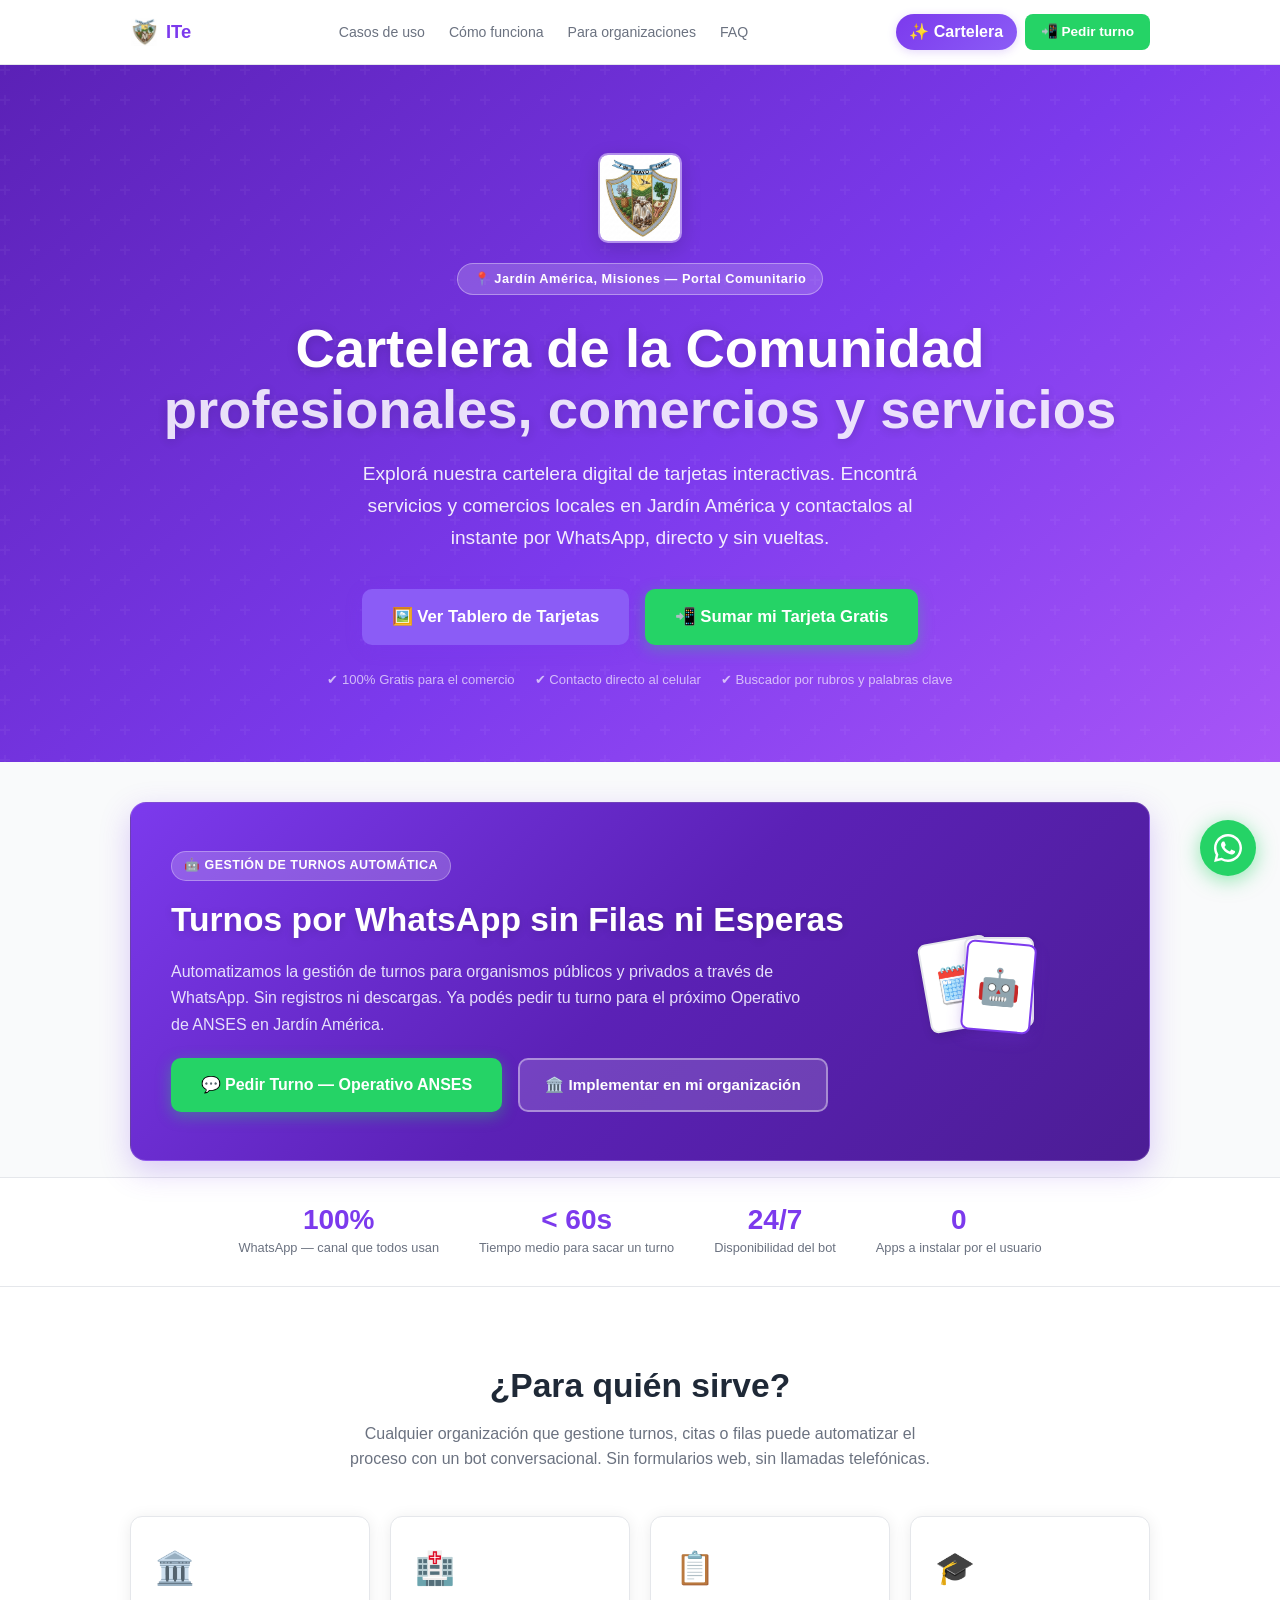
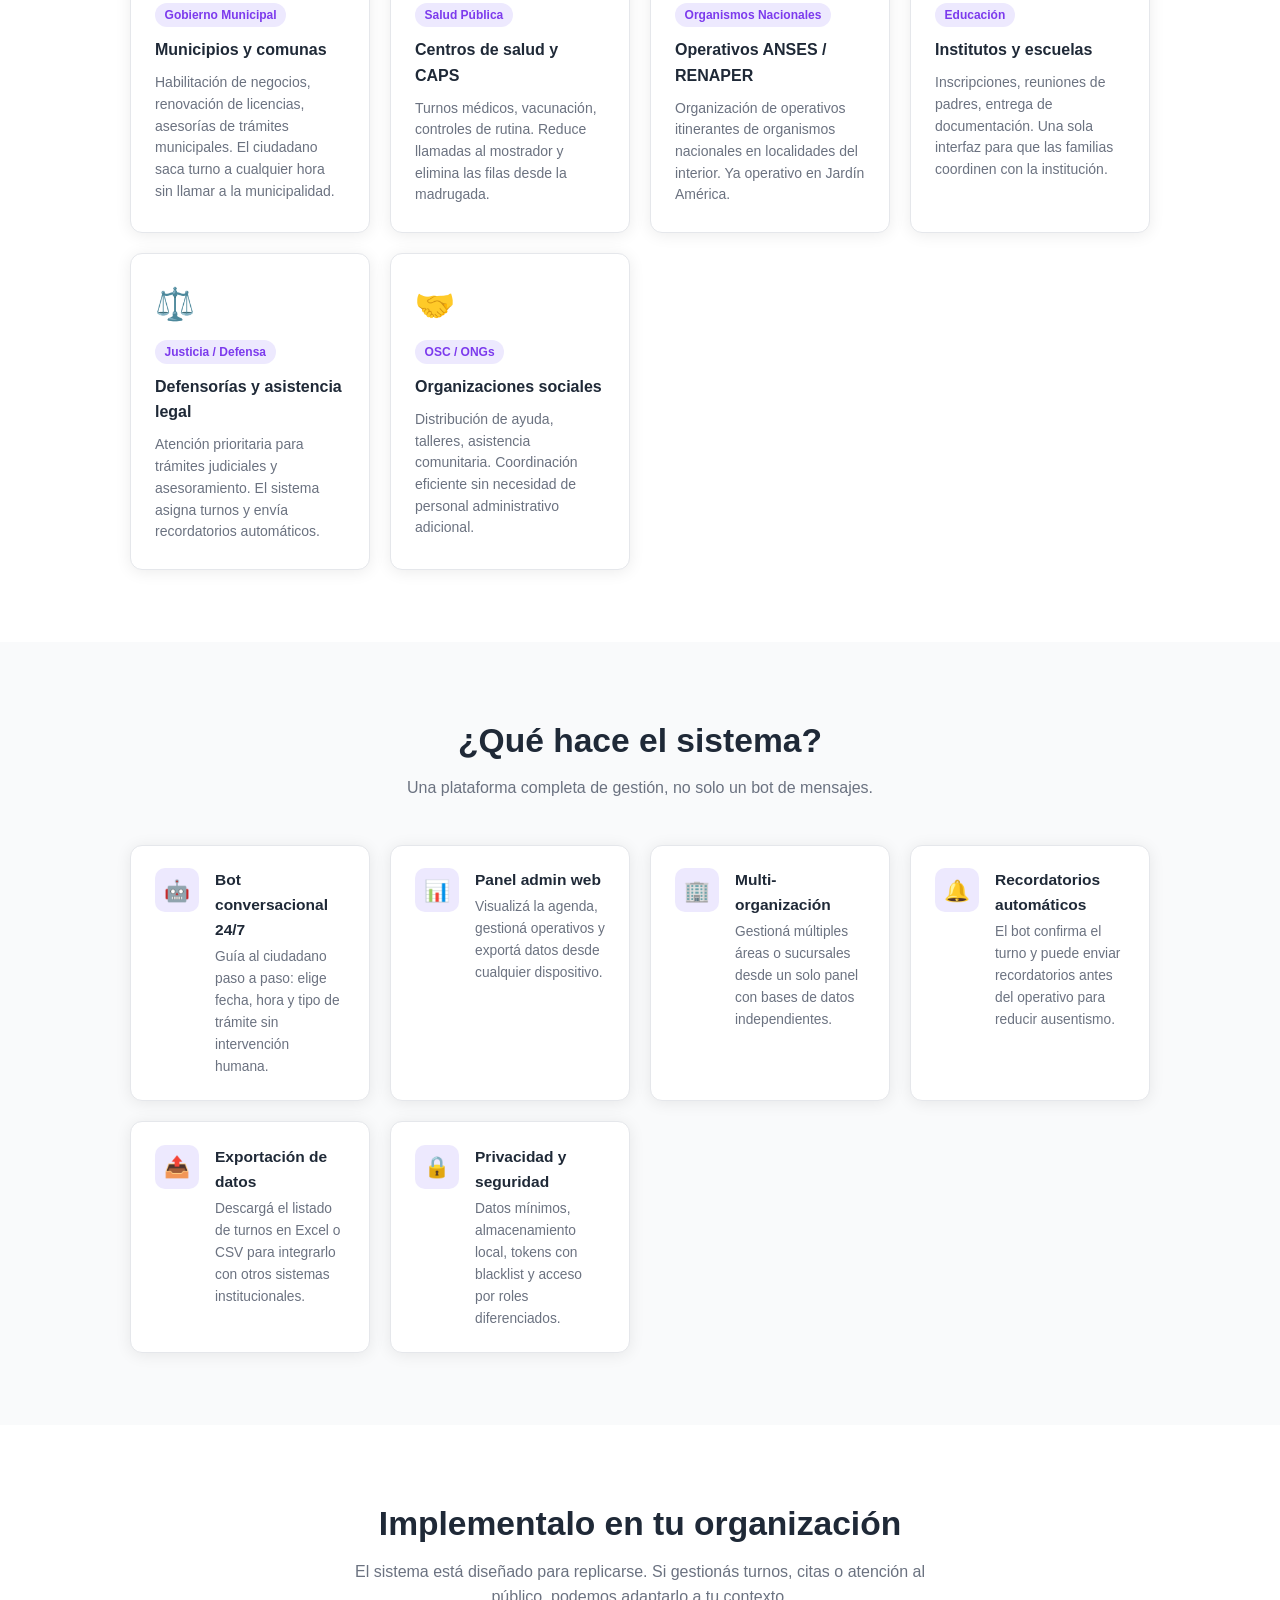
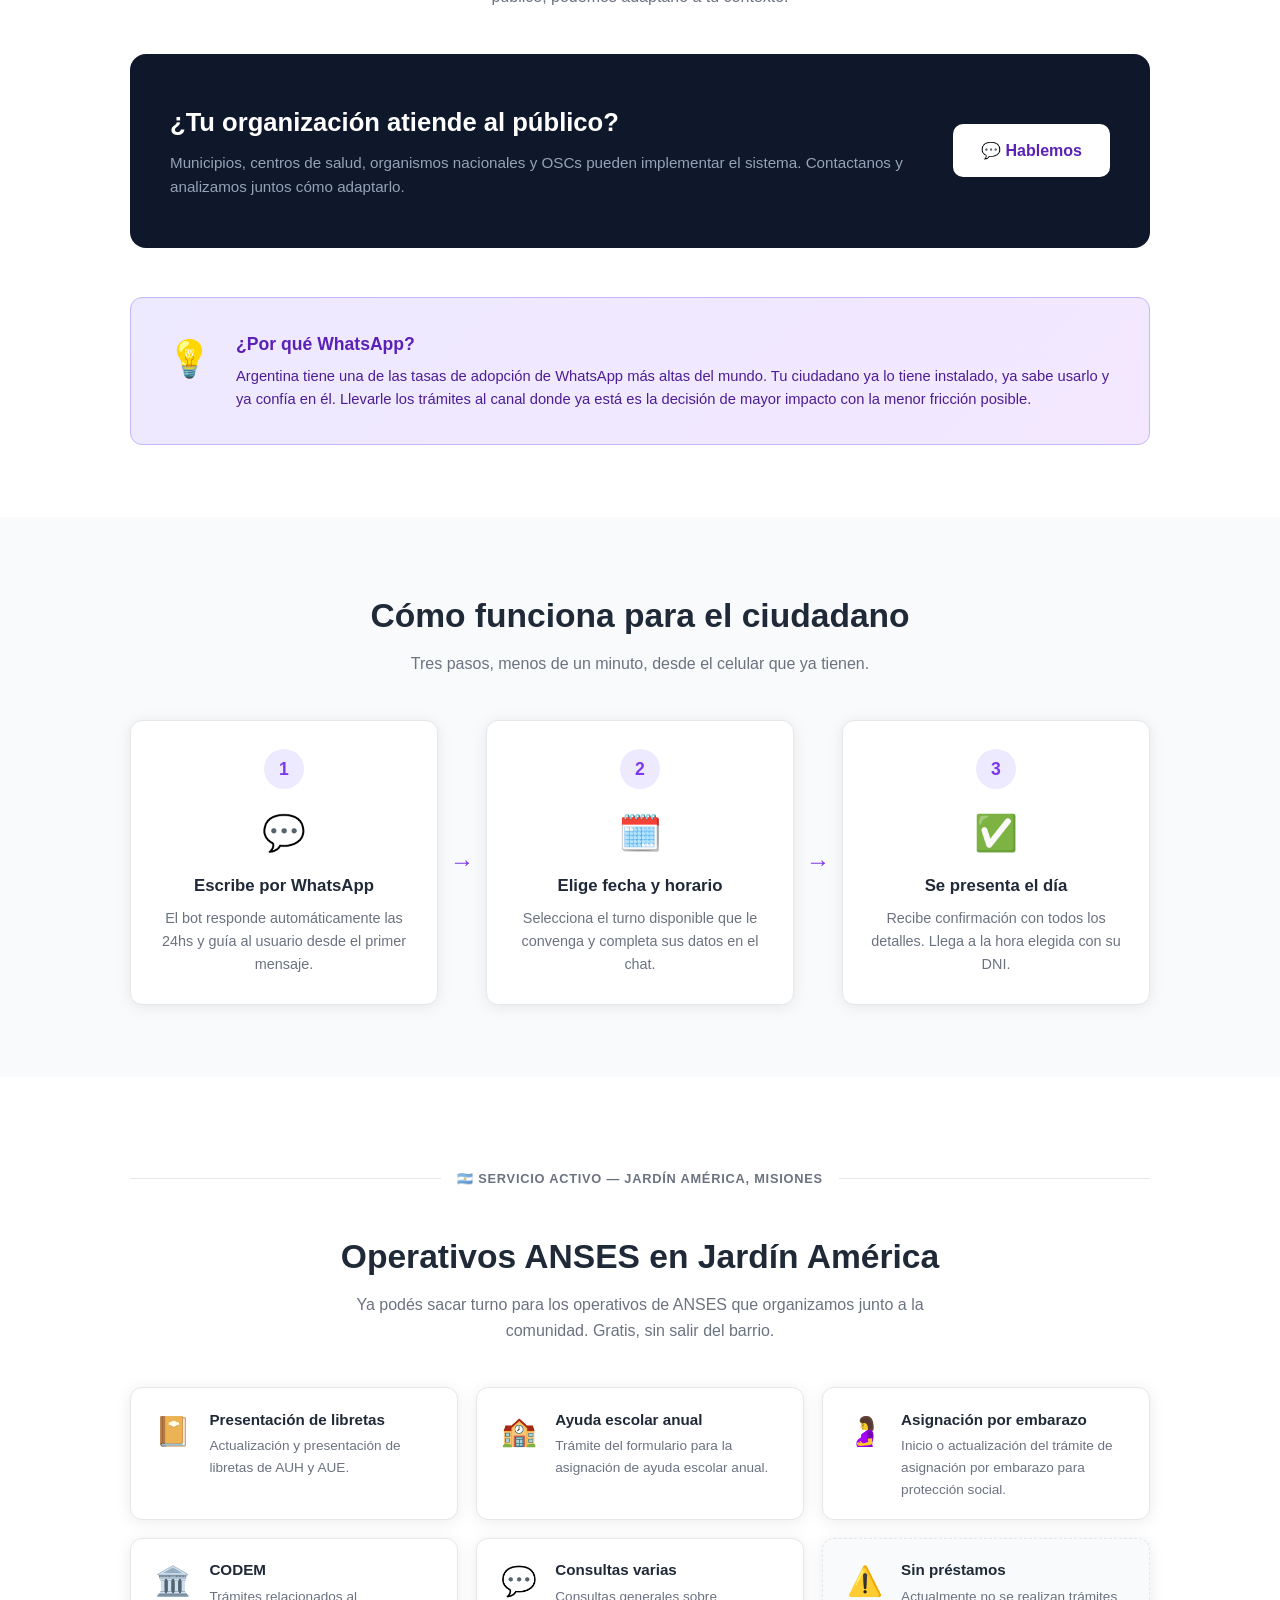
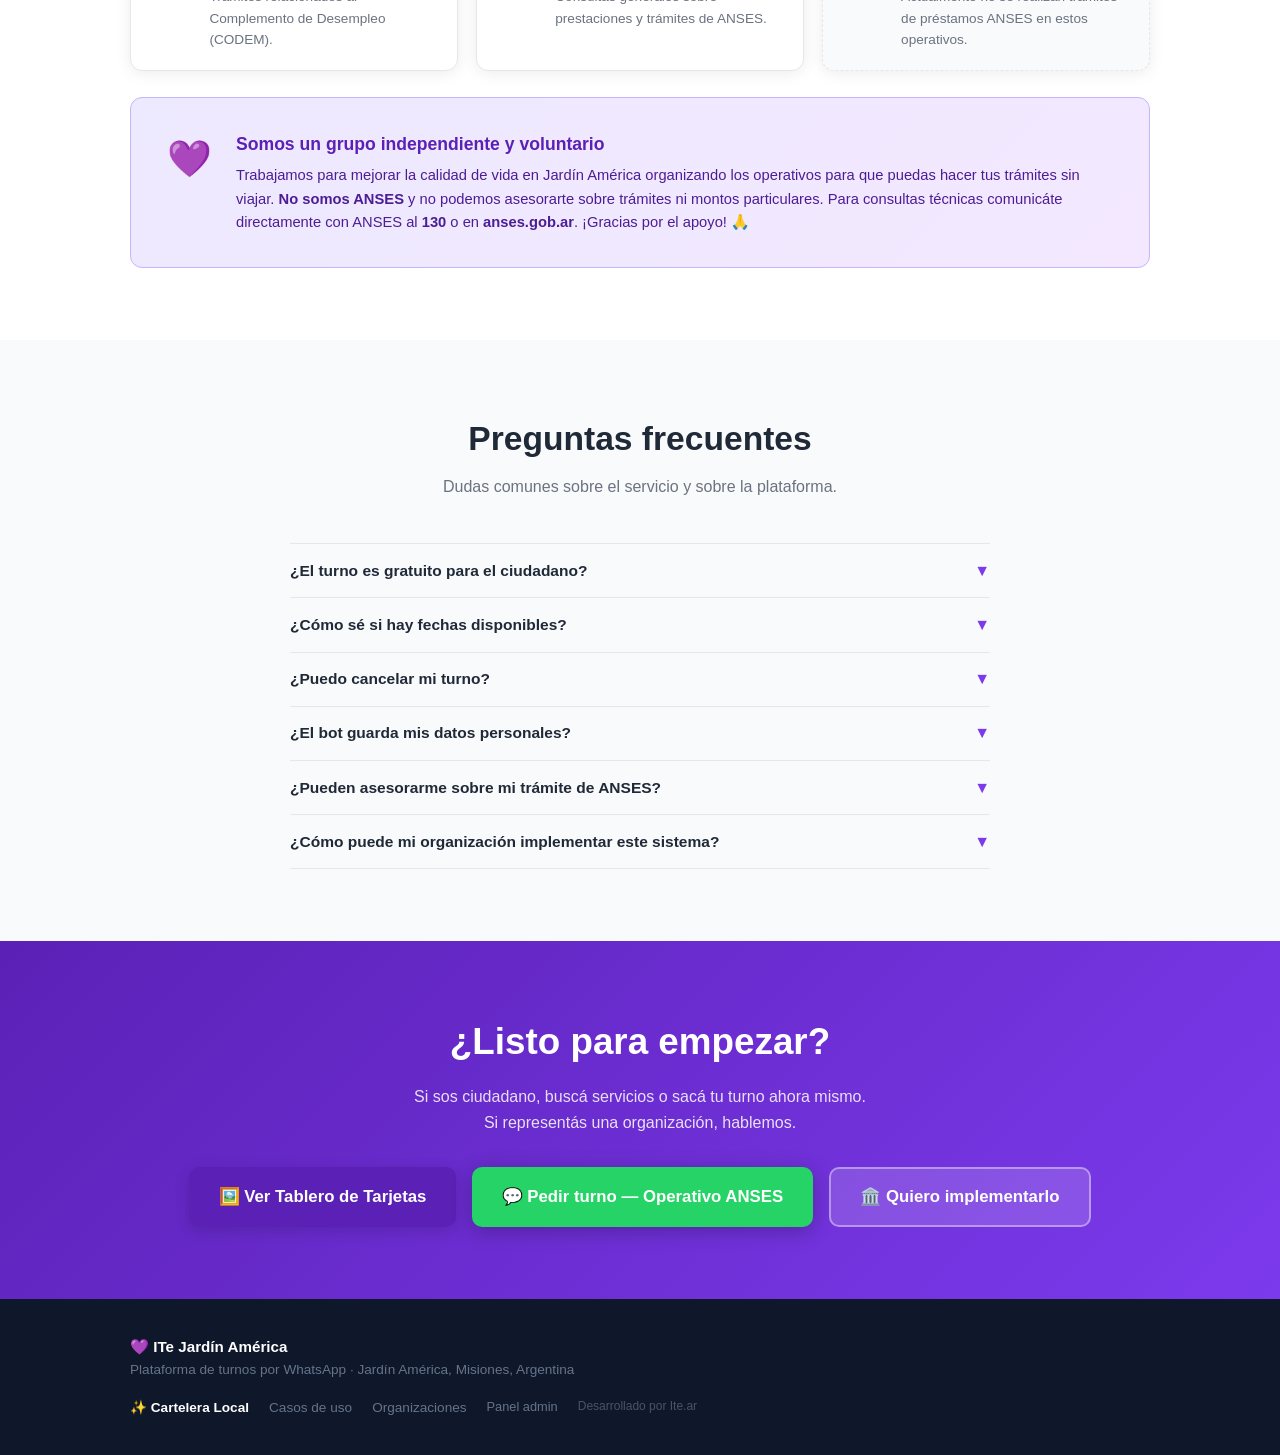
==== index.html @ 01b2813b "refactor: unify terminology to cards, add automated update prompt, and update index UI with local br" ====
<!DOCTYPE html>
<html lang="es">
<head>
  <meta charset="UTF-8">
  <meta name="viewport" content="width=device-width, initial-scale=1.0">
  <title>ITe — Gestión de turnos por WhatsApp</title>
  <meta name="description" content="Automatizá la gestión de turnos para tu organización con WhatsApp. Sin apps, sin esperas, sin complicaciones. Municipios, centros de salud, organismos públicos y más.">
  <meta property="og:title" content="ITe — Gestión de turnos por WhatsApp">
  <meta property="og:description" content="Plataforma de turnos conversacional para organizaciones públicas y privadas. Operativos ANSES en Jardín América y más.">
  <meta property="og:type" content="website">
  <meta property="og:url" content="https://jardinamerica.ar">
  <link rel="icon" href="data:image/svg+xml,<svg xmlns='http://www.w3.org/2000/svg' viewBox='0 0 100 100'><text y='.9em' font-size='90'>💜</text></svg>">
  <style>
    /* ── Variables ─────────────────────────────────────────── */
    :root {
      --purple:       #7c3aed;
      --purple-dark:  #5b21b6;
      --purple-light: #ede9fe;
      --purple-mid:   #8b5cf6;
      --blue-ar:      #0055A4;
      --green-wa:     #25d366;
      --green-wa-dk:  #128c4a;
      --teal:         #0d9488;
      --amber:        #d97706;
      --text:         #1f2937;
      --muted:        #6b7280;
      --border:       #e5e7eb;
      --bg-alt:       #f9fafb;
      --radius:       12px;
      --shadow:       0 2px 16px rgba(0,0,0,.08);
      --shadow-md:    0 4px 24px rgba(0,0,0,.12);
    }

    /* ── Reset ─────────────────────────────────────────────── */
    *, *::before, *::after { box-sizing: border-box; margin: 0; padding: 0; }
    html { scroll-behavior: smooth; }
    body {
      font-family: -apple-system, BlinkMacSystemFont, "Segoe UI", Roboto, sans-serif;
      color: var(--text);
      line-height: 1.6;
      background: #fff;
    }
    img { max-width: 100%; }
    a { color: inherit; text-decoration: none; }

    /* ── Layout helpers ────────────────────────────────────── */
    .container   { max-width: 1060px; margin: 0 auto; padding: 0 1.25rem; }
    .section     { padding: 4.5rem 0; }
    .section-alt { background: var(--bg-alt); }
    .section-title {
      font-size: clamp(1.5rem, 4vw, 2.1rem);
      font-weight: 800;
      text-align: center;
      margin-bottom: .5rem;
    }
    .section-sub {
      text-align: center;
      color: var(--muted);
      margin-bottom: 2.75rem;
      font-size: 1rem;
      max-width: 580px;
      margin-left: auto;
      margin-right: auto;
    }
    .grid-3 { display: grid; grid-template-columns: repeat(auto-fit, minmax(240px, 1fr)); gap: 1.25rem; }
    .grid-2 { display: grid; grid-template-columns: repeat(auto-fit, minmax(280px, 1fr)); gap: 1.1rem; }
    .grid-4 { display: grid; grid-template-columns: repeat(auto-fit, minmax(200px, 1fr)); gap: 1rem; }

    /* ── Badges ────────────────────────────────────────────── */
    .badge {
      display: inline-block;
      padding: .25rem .75rem;
      border-radius: 99px;
      font-size: .78rem;
      font-weight: 700;
      letter-spacing: .04em;
    }
    .badge-purple { background: var(--purple-light); color: var(--purple-dark); }
    .badge-green  { background: #d1fae5; color: #065f46; }
    .badge-amber  { background: #fef3c7; color: #92400e; }

    /* ── Navbar ────────────────────────────────────────────── */
    .navbar {
      position: sticky;
      top: 0;
      z-index: 100;
      background: rgba(255,255,255,.93);
      backdrop-filter: blur(10px);
      border-bottom: 1px solid var(--border);
      padding: .85rem 0;
    }
    .navbar .container {
      display: flex;
      align-items: center;
      justify-content: space-between;
      gap: 1rem;
    }
    .navbar-brand {
      font-weight: 800;
      font-size: 1.15rem;
      color: var(--purple);
      display: flex;
      align-items: center;
      gap: .4rem;
    }
    .navbar-links { display: flex; gap: 1.5rem; font-size: .88rem; align-items: center; }
    .navbar-links a { color: var(--muted); transition: color .2s; }
    .navbar-links a:hover { color: var(--purple); }
    .nav-cartelera-badge {
      font-weight: 700;
      color: #fff !important;
      background: linear-gradient(135deg, var(--purple) 0%, var(--purple-mid) 100%);
      padding: .35rem .85rem;
      border-radius: 99px;
      box-shadow: 0 2px 10px rgba(124, 58, 237, 0.2);
      transition: transform 0.2s, box-shadow 0.2s !important;
      display: inline-flex;
      align-items: center;
    }
    .nav-cartelera-badge:hover {
      transform: scale(1.05);
      box-shadow: 0 4px 15px rgba(124, 58, 237, 0.35);
      color: #fff !important;
    }
    .btn-wa-nav {
      background: var(--green-wa);
      color: #fff;
      padding: .45rem 1rem;
      border-radius: 8px;
      font-size: .85rem;
      font-weight: 600;
      white-space: nowrap;
      transition: background .2s;
    }
    .btn-wa-nav:hover { background: var(--green-wa-dk); }

    /* ── Hero ──────────────────────────────────────────────── */
    .hero {
      background: linear-gradient(140deg, var(--purple-dark) 0%, var(--purple) 55%, #a855f7 100%);
      color: #fff;
      padding: 5.5rem 0 4.5rem;
      text-align: center;
      position: relative;
      overflow: hidden;
    }
    .hero::before {
      content: '';
      position: absolute;
      inset: 0;
      background: url("data:image/svg+xml,%3Csvg width='60' height='60' viewBox='0 0 60 60' xmlns='http://www.w3.org/2000/svg'%3E%3Cg fill='none' fill-rule='evenodd'%3E%3Cg fill='%23ffffff' fill-opacity='0.04'%3E%3Cpath d='M36 34v-4h-2v4h-4v2h4v4h2v-4h4v-2h-4zm0-30V0h-2v4h-4v2h4v4h2V6h4V4h-4zM6 34v-4H4v4H0v2h4v4h2v-4h4v-2H6zM6 4V0H4v4H0v2h4v4h2V6h4V4H6z'/%3E%3C/g%3E%3C/g%3E%3C/svg%3E");
    }
    .hero-badge {
      display: inline-block;
      background: rgba(255,255,255,.18);
      border: 1px solid rgba(255,255,255,.35);
      padding: .3rem 1rem;
      border-radius: 99px;
      font-size: .8rem;
      font-weight: 600;
      letter-spacing: .04em;
      margin-bottom: 1.5rem;
    }
    .hero h1 {
      font-size: clamp(2.1rem, 6vw, 3.4rem);
      font-weight: 800;
      line-height: 1.12;
      margin-bottom: 1.1rem;
      text-shadow: 0 2px 12px rgba(0,0,0,.18);
    }
    .hero h1 span { opacity: .85; }
    .hero-desc {
      font-size: clamp(1rem, 2.5vw, 1.2rem);
      opacity: .9;
      max-width: 580px;
      margin: 0 auto 2.25rem;
      line-height: 1.65;
    }
    .hero-cta { display: flex; gap: 1rem; justify-content: center; flex-wrap: wrap; position: relative; z-index: 2; }
    .hero-overlay-link {
      position: absolute;
      inset: 0;
      z-index: 1;
      cursor: pointer;
    }
    .btn-primary {
      display: inline-flex;
      align-items: center;
      gap: .5rem;
      background: var(--green-wa);
      color: #fff;
      padding: .9rem 1.85rem;
      border-radius: 10px;
      font-weight: 700;
      font-size: 1.05rem;
      box-shadow: 0 4px 20px rgba(0,0,0,.25);
      transition: transform .15s, background .2s;
    }
    .btn-primary:hover { background: var(--green-wa-dk); transform: translateY(-2px); }
    .btn-secondary {
      display: inline-flex;
      align-items: center;
      gap: .5rem;
      background: rgba(255,255,255,.15);
      color: #fff;
      padding: .9rem 1.85rem;
      border-radius: 10px;
      font-weight: 600;
      font-size: 1.05rem;
      border: 2px solid rgba(255,255,255,.4);
      transition: background .2s;
    }
    .btn-secondary:hover { background: rgba(255,255,255,.28); }
    .btn-cartelera-hero {
      display: inline-flex;
      align-items: center;
      gap: .5rem;
      background: #fff;
      color: var(--purple-dark);
      padding: .9rem 1.85rem;
      border-radius: 10px;
      font-weight: 700;
      font-size: 1.05rem;
      box-shadow: 0 4px 20px rgba(0,0,0,0.15);
      transition: transform .15s, background .2s, box-shadow .2s;
      border: 2px solid #fff;
    }
    .btn-cartelera-hero:hover {
      background: var(--purple-light);
      transform: translateY(-2px);
      box-shadow: 0 6px 24px rgba(124, 58, 237, 0.25);
    }
    .hero-note {
      margin-top: 1.5rem;
      font-size: .82rem;
      opacity: .65;
      display: flex;
      align-items: center;
      justify-content: center;
      gap: 1.25rem;
      flex-wrap: wrap;
    }
    .hero-note span { display: flex; align-items: center; gap: .3rem; }

    /* ── Stats bar ─────────────────────────────────────────── */
    .stats-bar {
      background: #fff;
      border-bottom: 1px solid var(--border);
      padding: 1.75rem 0;
    }
    .stats-bar .container {
      display: flex;
      justify-content: center;
      flex-wrap: wrap;
      gap: 2.5rem;
    }
    .stat-item { text-align: center; }
    .stat-num {
      font-size: 1.75rem;
      font-weight: 800;
      color: var(--purple);
      line-height: 1;
    }
    .stat-label {
      font-size: .8rem;
      color: var(--muted);
      margin-top: .2rem;
    }

    /* ── Use Cases ─────────────────────────────────────────── */
    .usecase-card {
      background: #fff;
      border: 1px solid var(--border);
      border-radius: var(--radius);
      padding: 1.6rem 1.5rem;
      box-shadow: var(--shadow);
      transition: border-color .2s, transform .15s, box-shadow .2s;
      display: flex;
      flex-direction: column;
      gap: .6rem;
    }
    .usecase-card:hover {
      border-color: var(--purple);
      transform: translateY(-3px);
      box-shadow: var(--shadow-md);
    }
    .usecase-icon { font-size: 2rem; }
    .usecase-card h3 { font-size: 1rem; font-weight: 700; }
    .usecase-card p  { font-size: .875rem; color: var(--muted); line-height: 1.55; flex: 1; }
    .usecase-tag {
      font-size: .75rem;
      font-weight: 600;
      color: var(--purple);
      background: var(--purple-light);
      padding: .15rem .6rem;
      border-radius: 99px;
      display: inline-block;
      width: fit-content;
    }

    /* ── Feature list ──────────────────────────────────────── */
    .feature-card {
      background: #fff;
      border: 1px solid var(--border);
      border-radius: var(--radius);
      padding: 1.4rem 1.5rem;
      display: flex;
      align-items: flex-start;
      gap: 1rem;
      box-shadow: var(--shadow);
    }
    .feature-icon {
      width: 2.75rem;
      height: 2.75rem;
      background: var(--purple-light);
      border-radius: 10px;
      display: flex;
      align-items: center;
      justify-content: center;
      font-size: 1.3rem;
      flex-shrink: 0;
    }
    .feature-card h3 { font-size: .97rem; font-weight: 700; margin-bottom: .2rem; }
    .feature-card p  { font-size: .86rem; color: var(--muted); }

    /* ── Steps ─────────────────────────────────────────────── */
    .step-card {
      background: #fff;
      border-radius: var(--radius);
      box-shadow: var(--shadow);
      padding: 1.75rem 1.5rem;
      text-align: center;
      border: 1px solid var(--border);
    }
    .step-num {
      width: 2.5rem; height: 2.5rem;
      background: var(--purple-light);
      color: var(--purple);
      border-radius: 50%;
      display: flex; align-items: center; justify-content: center;
      font-weight: 800; font-size: 1.1rem;
      margin: 0 auto 1rem;
    }
    .step-icon { font-size: 2.2rem; margin-bottom: .75rem; }
    .step-card h3 { font-size: 1.05rem; font-weight: 700; margin-bottom: .4rem; }
    .step-card p  { font-size: .9rem; color: var(--muted); }
    .step-arrow { display: none; color: var(--purple); font-size: 1.5rem; align-self: center; }
    @media (min-width: 720px) {
      .steps-grid {
        display: grid;
        grid-template-columns: 1fr auto 1fr auto 1fr;
        gap: .75rem;
        align-items: start;
      }
      .step-arrow { display: flex; }
    }

    /* ── Trámites ───────────────────────────────────────────── */
    .tramite-card {
      background: #fff;
      border: 1px solid var(--border);
      border-radius: var(--radius);
      padding: 1.2rem 1.4rem;
      display: flex;
      align-items: flex-start;
      gap: 1rem;
      box-shadow: var(--shadow);
      transition: border-color .2s, transform .15s;
    }
    .tramite-card:hover { border-color: var(--purple); transform: translateY(-2px); }
    .tramite-icon { font-size: 1.8rem; flex-shrink: 0; width: 2.5rem; text-align: center; }
    .tramite-card h3 { font-size: .95rem; font-weight: 700; margin-bottom: .2rem; }
    .tramite-card p  { font-size: .85rem; color: var(--muted); }

    /* ── Highlight box ─────────────────────────────────────── */
    .highlight-box {
      background: linear-gradient(135deg, var(--purple-light) 0%, #f3e8ff 100%);
      border: 1px solid #c4b5fd;
      border-radius: var(--radius);
      padding: 2rem 2.25rem;
      display: flex;
      gap: 1.5rem;
      align-items: flex-start;
    }
    .highlight-icon { font-size: 2.25rem; flex-shrink: 0; }
    .highlight-box h3 { font-weight: 700; margin-bottom: .4rem; color: var(--purple-dark); font-size: 1.1rem; }
    .highlight-box p  { color: #4c1d95; font-size: .92rem; line-height: 1.6; }

    /* ── Org CTA ────────────────────────────────────────────── */
    .org-cta {
      background: #0f172a;
      color: #fff;
      border-radius: 16px;
      padding: 3rem 2.5rem;
      display: grid;
      grid-template-columns: 1fr auto;
      gap: 2rem;
      align-items: center;
    }
    .org-cta h3 {
      font-size: clamp(1.25rem, 3vw, 1.6rem);
      font-weight: 800;
      margin-bottom: .5rem;
    }
    .org-cta p { color: #94a3b8; font-size: .95rem; }
    .btn-light {
      background: #fff;
      color: var(--purple-dark);
      padding: .85rem 1.75rem;
      border-radius: 10px;
      font-weight: 700;
      font-size: 1rem;
      white-space: nowrap;
      transition: background .2s, transform .15s;
      display: inline-flex;
      align-items: center;
      gap: .5rem;
    }
    .btn-light:hover { background: var(--purple-light); transform: translateY(-2px); }
    @media (max-width: 680px) {
      .org-cta { grid-template-columns: 1fr; }
      .btn-light { width: 100%; justify-content: center; }
    }

    /* ── FAQ ────────────────────────────────────────────────── */
    .faq-item { border-bottom: 1px solid var(--border); }
    .faq-item:first-child { border-top: 1px solid var(--border); }
    .faq-q {
      width: 100%; background: none; border: none;
      text-align: left; padding: 1.1rem 0;
      font-size: .97rem; font-weight: 600;
      cursor: pointer;
      display: flex; justify-content: space-between; align-items: center;
      gap: 1rem; color: var(--text);
    }
    .faq-q .arrow { transition: transform .25s; font-size: 1rem; color: var(--purple); flex-shrink: 0; }
    .faq-item.open .arrow { transform: rotate(180deg); }
    .faq-a {
      display: none;
      padding: 0 0 1.1rem;
      font-size: .9rem; color: var(--muted); line-height: 1.65;
    }
    .faq-item.open .faq-a { display: block; }

    /* ── CTA final ─────────────────────────────────────────── */
    .cta-final {
      background: linear-gradient(135deg, var(--purple-dark), var(--purple));
      color: #fff; text-align: center; padding: 4.5rem 0;
    }
    .cta-final h2 { font-size: clamp(1.6rem, 4vw, 2.3rem); font-weight: 800; margin-bottom: .75rem; }
    .cta-final p  { opacity: .85; margin-bottom: 2rem; font-size: 1rem; max-width: 500px; margin-left: auto; margin-right: auto; margin-bottom: 2rem; }

    /* ── Footer ─────────────────────────────────────────────── */
    footer {
      background: #0f172a;
      color: #64748b;
      padding: 2.25rem 0;
      font-size: .85rem;
    }
    footer .container {
      display: flex; flex-wrap: wrap;
      justify-content: space-between; align-items: center; gap: 1rem;
    }
    footer a { color: #64748b; }
    footer a:hover { color: #fff; }
    .footer-brand { color: #fff; font-weight: 700; font-size: .95rem; }
    .footer-links { display: flex; gap: 1.25rem; flex-wrap: wrap; }

    /* ── WhatsApp float ─────────────────────────────────────── */
    .wa-float {
      position: fixed; bottom: 1.5rem; right: 1.5rem; z-index: 200;
      background: var(--green-wa); color: #fff;
      width: 3.5rem; height: 3.5rem; border-radius: 50%;
      display: flex; align-items: center; justify-content: center;
      box-shadow: 0 4px 20px rgba(37,211,102,.5);
      transition: transform .2s, background .2s; font-size: 1.6rem;
    }
    .wa-float:hover { transform: scale(1.1); background: var(--green-wa-dk); }

    /* ── Divider ────────────────────────────────────────────── */
    .divider-label {
      text-align: center;
      position: relative;
      margin: 1rem 0 2.5rem;
    }
    .divider-label::before {
      content: '';
      position: absolute;
      top: 50%; left: 0; right: 0;
      height: 1px; background: var(--border);
    }
    .divider-label span {
      position: relative;
      background: #fff;
      padding: 0 1rem;
      font-size: .8rem;
      color: var(--muted);
      font-weight: 600;
      letter-spacing: .06em;
      text-transform: uppercase;
    }

    /* ── Cartelera Banner ────────────────────────────────────── */
    .cartelera-card {
      background: linear-gradient(135deg, #7c3aed 0%, #5b21b6 50%, #4c1d95 100%);
      border: 1px solid rgba(255, 255, 255, 0.15);
      border-radius: 16px;
      padding: 3rem 2.5rem;
      display: grid;
      grid-template-columns: 1fr 220px;
      gap: 2rem;
      align-items: center;
      box-shadow: 0 10px 30px rgba(124, 58, 237, 0.25);
      position: relative;
      overflow: hidden;
    }
    .cartelera-content h2 {
      font-size: clamp(1.5rem, 3.5vw, 2.1rem);
      font-weight: 800;
      color: #fff;
      margin-bottom: 0.75rem;
      text-shadow: 0 2px 10px rgba(0,0,0,0.15);
    }
    .cartelera-content p {
      color: #ede9fe;
      font-size: 1rem;
      line-height: 1.65;
      max-width: 640px;
      opacity: 0.95;
    }
    .btn-cartelera {
      display: inline-flex;
      align-items: center;
      gap: 0.5rem;
      background: var(--green-wa);
      color: #fff;
      padding: 0.9rem 1.85rem;
      border-radius: 10px;
      font-weight: 700;
      font-size: 1rem;
      box-shadow: 0 4px 15px rgba(37, 211, 102, 0.4);
      transition: background 0.2s, transform 0.15s, box-shadow 0.2s;
    }
    .btn-cartelera:hover {
      background: var(--green-wa-dk);
      transform: translateY(-2px);
      box-shadow: 0 6px 20px rgba(37, 211, 102, 0.5);
    }
    .cartelera-preview {
      display: flex;
      justify-content: center;
      align-items: center;
      gap: 0.75rem;
      position: relative;
      height: 120px;
    }
    .preview-tarjeta {
      width: 70px;
      height: 90px;
      background: #fff;
      border-radius: 8px;
      border: 2px solid var(--border);
      box-shadow: 0 4px 10px rgba(0,0,0,0.1);
      display: flex;
      align-items: center;
      justify-content: center;
      font-size: 2.2rem;
      position: absolute;
      transition: transform 0.3s;
    }
    .preview-tarjeta.f1 {
      transform: rotate(-10deg) translate(-40px, -5px);
      z-index: 1;
    }
    .preview-tarjeta.f2 {
      transform: rotate(5deg) translate(0px, 5px);
      z-index: 3;
      border-color: var(--purple);
      box-shadow: 0 6px 15px rgba(124, 58, 237, 0.2);
    }
    .preview-tarjeta.f3 {
      transform: rotate(15deg) translate(40px, -10deg);
      z-index: 2;
    }
    .cartelera-card:hover .preview-tarjeta.f1 {
      transform: rotate(-18deg) translate(-50px, -10px) scale(1.05);
    }
    .cartelera-card:hover .preview-tarjeta.f2 {
      transform: rotate(0deg) translate(0px, 0px) scale(1.1);
    }
    .cartelera-card:hover .preview-tarjeta.f3 {
      transform: rotate(22deg) translate(50px, -15px) scale(1.05);
    }
    @media (max-width: 768px) {
      .cartelera-card {
        grid-template-columns: 1fr;
        padding: 2rem 1.5rem;
        text-align: center;
      }
      .cartelera-content p {
        margin: 0 auto;
      }
      .cartelera-preview {
        display: none;
      }
    }

    /* ── Responsive ─────────────────────────────────────────── */
    @media (max-width: 600px) {
      .navbar-links { display: none; }
      .section { padding: 3rem 0; }
      .highlight-box { flex-direction: column; gap: .75rem; }
      .stat-num { font-size: 1.5rem; }
    }
  </style>
</head>
<body>

<!-- Números de WhatsApp -->
<script>
  const WA_BOT   = '5493743434312'; // Bot Jardín América — turnos ANSES
  const WA_ADMIN = '5493743454291'; // Superadmin — contacto organizaciones
</script>

<!-- ── Navbar ───────────────────────────────────────────────── -->
<nav class="navbar">
  <div class="container">
    <a class="navbar-brand" href="#" style="display: flex; align-items: center; gap: 0.5rem;">
      <img src="assets/escudo_jardin_america.jpg" alt="Escudo" style="height: 28px; width: 28px; object-fit: contain; border-radius: 4px;">
      ITe
    </a>
    <div class="navbar-links">
      <a href="#casos-de-uso">Casos de uso</a>
      <a href="#como-funciona">Cómo funciona</a>
      <a href="#para-organizaciones">Para organizaciones</a>
      <a href="#faq">FAQ</a>
    </div>
    <div style="display: flex; align-items: center; gap: 0.5rem;">
      <a href="tablero.html" class="nav-cartelera-badge">✨ Cartelera</a>
      <a class="btn-wa-nav" href="#" onclick="irAlBot('Hola! Quiero pedir un turno'); return false;">
        📲 Pedir turno
      </a>
    </div>
  </div>
</nav>

<!-- ── Hero ─────────────────────────────────────────────────── -->
<section class="hero">
  <a href="tablero.html" class="hero-overlay-link" aria-label="Ver Tablero de Tarjetas"></a>
  <div class="container">
    <div style="margin-bottom: 1.25rem; display: flex; justify-content: center; position: relative; z-index: 2;">
      <img src="assets/escudo_jardin_america.jpg" alt="Escudo de Jardín América" style="height: 90px; width: auto; border-radius: 10px; box-shadow: 0 6px 20px rgba(0,0,0,0.15); border: 2.5px solid rgba(255,255,255,0.45); transition: transform 0.3s;" onmouseover="this.style.transform='scale(1.05)'" onmouseout="this.style.transform='scale(1)'">
    </div>
    <span class="hero-badge">📍 Jardín América, Misiones — Portal Comunitario</span>
    <h1>Cartelera de la Comunidad<br><span>profesionales, comercios y servicios</span></h1>
    <p class="hero-desc">
      Explorá nuestra cartelera digital de tarjetas interactivas. Encontrá servicios y comercios locales en Jardín América y contactalos al instante por WhatsApp, directo y sin vueltas.
    </p>
    <div class="hero-cta">
      <a class="btn-primary" href="tablero.html" style="background: var(--purple-mid); box-shadow: 0 4px 15px rgba(124, 58, 237, 0.35);">
        🖼️ Ver Tablero de Tarjetas
      </a>
      <a class="btn-primary" href="#" onclick="irAlAdmin('Hola! Quiero publicar mi tarjeta'); return false;" style="background: var(--green-wa); box-shadow: 0 4px 15px rgba(37, 211, 102, 0.35);">
        📲 Sumar mi Tarjeta Gratis
      </a>
    </div>
    <p class="hero-note">
      <span>✔ 100% Gratis para el comercio</span>
      <span>✔ Contacto directo al celular</span>
      <span>✔ Buscador por rubros y palabras clave</span>
    </p>
  </div>
</section>

<!-- ── Turnos Banner ────────────────────────────────────────── -->
<section class="section-alt" style="padding: 2.5rem 0 1rem 0; border-bottom: 1px solid var(--border);">
  <div class="container">
    <div class="cartelera-card">
      <div class="cartelera-content">
        <span class="badge" style="background: rgba(255,255,255,0.2); color: #fff; border: 1px solid rgba(255,255,255,0.3); margin-bottom: 0.75rem;">🤖 GESTIÓN DE TURNOS AUTOMÁTICA</span>
        <h2>Turnos por WhatsApp sin Filas ni Esperas</h2>
        <p>
          Automatizamos la gestión de turnos para organismos públicos y privados a través de WhatsApp. Sin registros ni descargas. Ya podés pedir tu turno para el próximo Operativo de ANSES en Jardín América.
        </p>
        <div style="margin-top: 1.25rem; display: flex; gap: 1rem; flex-wrap: wrap;">
          <a class="btn-cartelera" href="#" onclick="irAlBot('Hola! Quiero pedir un turno para ANSES'); return false;">
            💬 Pedir Turno — Operativo ANSES
          </a>
          <a class="btn-secondary" href="#para-organizaciones" style="font-size: 0.95rem; font-weight: 700; padding: 0.8rem 1.6rem; border-radius: 10px; display: inline-flex; align-items: center; gap: 0.5rem;">
            🏛️ Implementar en mi organización
          </a>
        </div>
      </div>
      <div class="cartelera-preview">
        <div class="preview-tarjeta f1">🗓️</div>
        <div class="preview-tarjeta f2">🤖</div>
        <div class="preview-tarjeta f3">✅</div>
      </div>
    </div>
  </div>
</section>

<!-- ── Stats bar ─────────────────────────────────────────────── -->
<div class="stats-bar">
  <div class="container">
    <div class="stat-item">
      <div class="stat-num">100%</div>
      <div class="stat-label">WhatsApp — canal que todos usan</div>
    </div>
    <div class="stat-item">
      <div class="stat-num">&lt; 60s</div>
      <div class="stat-label">Tiempo medio para sacar un turno</div>
    </div>
    <div class="stat-item">
      <div class="stat-num">24/7</div>
      <div class="stat-label">Disponibilidad del bot</div>
    </div>
    <div class="stat-item">
      <div class="stat-num">0</div>
      <div class="stat-label">Apps a instalar por el usuario</div>
    </div>
  </div>
</div>

<!-- ── Casos de uso ───────────────────────────────────────────── -->
<section class="section" id="casos-de-uso">
  <div class="container">
    <h2 class="section-title">¿Para quién sirve?</h2>
    <p class="section-sub">
      Cualquier organización que gestione turnos, citas o filas puede automatizar el proceso
      con un bot conversacional. Sin formularios web, sin llamadas telefónicas.
    </p>

    <div class="grid-3">

      <div class="usecase-card">
        <div class="usecase-icon">🏛️</div>
        <span class="usecase-tag">Gobierno Municipal</span>
        <h3>Municipios y comunas</h3>
        <p>Habilitación de negocios, renovación de licencias, asesorías de trámites municipales.
           El ciudadano saca turno a cualquier hora sin llamar a la municipalidad.</p>
      </div>

      <div class="usecase-card">
        <div class="usecase-icon">🏥</div>
        <span class="usecase-tag">Salud Pública</span>
        <h3>Centros de salud y CAPS</h3>
        <p>Turnos médicos, vacunación, controles de rutina. Reduce llamadas al mostrador y
           elimina las filas desde la madrugada.</p>
      </div>

      <div class="usecase-card">
        <div class="usecase-icon">📋</div>
        <span class="usecase-tag">Organismos Nacionales</span>
        <h3>Operativos ANSES / RENAPER</h3>
        <p>Organización de operativos itinerantes de organismos nacionales en localidades
           del interior. Ya operativo en Jardín América.</p>
      </div>

      <div class="usecase-card">
        <div class="usecase-icon">🎓</div>
        <span class="usecase-tag">Educación</span>
        <h3>Institutos y escuelas</h3>
        <p>Inscripciones, reuniones de padres, entrega de documentación. Una sola interfaz
           para que las familias coordinen con la institución.</p>
      </div>

      <div class="usecase-card">
        <div class="usecase-icon">⚖️</div>
        <span class="usecase-tag">Justicia / Defensa</span>
        <h3>Defensorías y asistencia legal</h3>
        <p>Atención prioritaria para trámites judiciales y asesoramiento. El sistema asigna
           turnos y envía recordatorios automáticos.</p>
      </div>

      <div class="usecase-card">
        <div class="usecase-icon">🤝</div>
        <span class="usecase-tag">OSC / ONGs</span>
        <h3>Organizaciones sociales</h3>
        <p>Distribución de ayuda, talleres, asistencia comunitaria. Coordinación eficiente
           sin necesidad de personal administrativo adicional.</p>
      </div>

    </div>
  </div>
</section>

<!-- ── Funcionalidades clave ──────────────────────────────────── -->
<section class="section section-alt">
  <div class="container">
    <h2 class="section-title">¿Qué hace el sistema?</h2>
    <p class="section-sub">Una plataforma completa de gestión, no solo un bot de mensajes.</p>

    <div class="grid-3">

      <div class="feature-card">
        <div class="feature-icon">🤖</div>
        <div>
          <h3>Bot conversacional 24/7</h3>
          <p>Guía al ciudadano paso a paso: elige fecha, hora y tipo de trámite sin intervención humana.</p>
        </div>
      </div>

      <div class="feature-card">
        <div class="feature-icon">📊</div>
        <div>
          <h3>Panel admin web</h3>
          <p>Visualizá la agenda, gestioná operativos y exportá datos desde cualquier dispositivo.</p>
        </div>
      </div>

      <div class="feature-card">
        <div class="feature-icon">🏢</div>
        <div>
          <h3>Multi-organización</h3>
          <p>Gestioná múltiples áreas o sucursales desde un solo panel con bases de datos independientes.</p>
        </div>
      </div>

      <div class="feature-card">
        <div class="feature-icon">🔔</div>
        <div>
          <h3>Recordatorios automáticos</h3>
          <p>El bot confirma el turno y puede enviar recordatorios antes del operativo para reducir ausentismo.</p>
        </div>
      </div>

      <div class="feature-card">
        <div class="feature-icon">📤</div>
        <div>
          <h3>Exportación de datos</h3>
          <p>Descargá el listado de turnos en Excel o CSV para integrarlo con otros sistemas institucionales.</p>
        </div>
      </div>

      <div class="feature-card">
        <div class="feature-icon">🔒</div>
        <div>
          <h3>Privacidad y seguridad</h3>
          <p>Datos mínimos, almacenamiento local, tokens con blacklist y acceso por roles diferenciados.</p>
        </div>
      </div>

    </div>
  </div>
</section>

<!-- ── Para organizaciones ────────────────────────────────────── -->
<section class="section" id="para-organizaciones">
  <div class="container">
    <h2 class="section-title">Implementalo en tu organización</h2>
    <p class="section-sub">
      El sistema está diseñado para replicarse. Si gestionás turnos, citas o atención al público,
      podemos adaptarlo a tu contexto.
    </p>

    <div class="org-cta">
      <div>
        <h3>¿Tu organización atiende al público?</h3>
        <p>
          Municipios, centros de salud, organismos nacionales y OSCs pueden implementar
          el sistema. Contactanos y analizamos juntos cómo adaptarlo.
        </p>
      </div>
      <a class="btn-light" href="#" onclick="irAlAdmin('Hola! Me interesa implementar el sistema de turnos para mi organización'); return false;">
        💬 Hablemos
      </a>
    </div>

    <br>

    <div class="highlight-box" style="margin-top:1.5rem;">
      <div class="highlight-icon">💡</div>
      <div>
        <h3>¿Por qué WhatsApp?</h3>
        <p>
          Argentina tiene una de las tasas de adopción de WhatsApp más altas del mundo.
          Tu ciudadano ya lo tiene instalado, ya sabe usarlo y ya confía en él.
          Llevarle los trámites al canal donde ya está es la decisión de mayor impacto
          con la menor fricción posible.
        </p>
      </div>
    </div>
  </div>
</section>

<!-- ── Cómo funciona (ciudadano) ──────────────────────────────── -->
<section class="section section-alt" id="como-funciona">
  <div class="container">
    <h2 class="section-title">Cómo funciona para el ciudadano</h2>
    <p class="section-sub">Tres pasos, menos de un minuto, desde el celular que ya tienen.</p>

    <div class="steps-grid">
      <div class="step-card">
        <div class="step-num">1</div>
        <div class="step-icon">💬</div>
        <h3>Escribe por WhatsApp</h3>
        <p>El bot responde automáticamente las 24hs y guía al usuario desde el primer mensaje.</p>
      </div>

      <div class="step-arrow">→</div>

      <div class="step-card">
        <div class="step-num">2</div>
        <div class="step-icon">🗓️</div>
        <h3>Elige fecha y horario</h3>
        <p>Selecciona el turno disponible que le convenga y completa sus datos en el chat.</p>
      </div>

      <div class="step-arrow">→</div>

      <div class="step-card">
        <div class="step-num">3</div>
        <div class="step-icon">✅</div>
        <h3>Se presenta el día</h3>
        <p>Recibe confirmación con todos los detalles. Llega a la hora elegida con su DNI.</p>
      </div>
    </div>
  </div>
</section>

<!-- ── Operativo ANSES (servicio activo) ───────────────────────── -->
<section class="section" id="anses">
  <div class="container">

    <div class="divider-label">
      <span>🇦🇷 Servicio activo — Jardín América, Misiones</span>
    </div>

    <h2 class="section-title">Operativos ANSES en Jardín América</h2>
    <p class="section-sub">
      Ya podés sacar turno para los operativos de ANSES que organizamos junto a la comunidad.
      Gratis, sin salir del barrio.
    </p>

    <div class="grid-2">
      <div class="tramite-card">
        <div class="tramite-icon">📔</div>
        <div>
          <h3>Presentación de libretas</h3>
          <p>Actualización y presentación de libretas de AUH y AUE.</p>
        </div>
      </div>
      <div class="tramite-card">
        <div class="tramite-icon">🏫</div>
        <div>
          <h3>Ayuda escolar anual</h3>
          <p>Trámite del formulario para la asignación de ayuda escolar anual.</p>
        </div>
      </div>
      <div class="tramite-card">
        <div class="tramite-icon">🤰</div>
        <div>
          <h3>Asignación por embarazo</h3>
          <p>Inicio o actualización del trámite de asignación por embarazo para protección social.</p>
        </div>
      </div>
      <div class="tramite-card">
        <div class="tramite-icon">🏛️</div>
        <div>
          <h3>CODEM</h3>
          <p>Trámites relacionados al Complemento de Desempleo (CODEM).</p>
        </div>
      </div>
      <div class="tramite-card">
        <div class="tramite-icon">💬</div>
        <div>
          <h3>Consultas varias</h3>
          <p>Consultas generales sobre prestaciones y trámites de ANSES.</p>
        </div>
      </div>
      <div class="tramite-card" style="background:var(--bg-alt); border-style: dashed;">
        <div class="tramite-icon">⚠️</div>
        <div>
          <h3>Sin préstamos</h3>
          <p>Actualmente no se realizan trámites de préstamos ANSES en estos operativos.</p>
        </div>
      </div>
    </div>

    <br>
    <div class="highlight-box">
      <div class="highlight-icon">💜</div>
      <div>
        <h3>Somos un grupo independiente y voluntario</h3>
        <p>
          Trabajamos para mejorar la calidad de vida en Jardín América organizando los operativos
          para que puedas hacer tus trámites sin viajar.
          <strong>No somos ANSES</strong> y no podemos asesorarte sobre trámites ni montos particulares.
          Para consultas técnicas comunicáte directamente con ANSES al <strong>130</strong>
          o en <strong>anses.gob.ar</strong>. ¡Gracias por el apoyo! 🙏
        </p>
      </div>
    </div>

  </div>
</section>

<!-- ── FAQ ────────────────────────────────────────────────────── -->
<section class="section section-alt" id="faq">
  <div class="container">
    <h2 class="section-title">Preguntas frecuentes</h2>
    <p class="section-sub">Dudas comunes sobre el servicio y sobre la plataforma.</p>

    <div style="max-width:700px; margin:0 auto;">

      <div class="faq-item">
        <button class="faq-q" onclick="toggleFaq(this)">
          ¿El turno es gratuito para el ciudadano?
          <span class="arrow">▼</span>
        </button>
        <div class="faq-a">
          Sí, completamente gratuito. No cobramos nada por reservar ni por concurrir al operativo.
        </div>
      </div>

      <div class="faq-item">
        <button class="faq-q" onclick="toggleFaq(this)">
          ¿Cómo sé si hay fechas disponibles?
          <span class="arrow">▼</span>
        </button>
        <div class="faq-a">
          Escribile al bot por WhatsApp — te informa automáticamente si hay fechas abiertas y qué horarios quedan.
          También avisamos por el mismo canal cuando abrimos nuevos operativos.
        </div>
      </div>

      <div class="faq-item">
        <button class="faq-q" onclick="toggleFaq(this)">
          ¿Puedo cancelar mi turno?
          <span class="arrow">▼</span>
        </button>
        <div class="faq-a">
          Sí. Escribile al bot la palabra <strong>CANCELAR</strong> y te pedirá tu DNI para liberar el turno.
          Por favor cancelá si no podés ir para que otra persona pueda tomarlo.
        </div>
      </div>

      <div class="faq-item">
        <button class="faq-q" onclick="toggleFaq(this)">
          ¿El bot guarda mis datos personales?
          <span class="arrow">▼</span>
        </button>
        <div class="faq-a">
          Solo guardamos los datos necesarios para la reserva (nombre, apellido y DNI) y se usan
          únicamente para organizar el operativo. No se comparten con terceros.
        </div>
      </div>

      <div class="faq-item">
        <button class="faq-q" onclick="toggleFaq(this)">
          ¿Pueden asesorarme sobre mi trámite de ANSES?
          <span class="arrow">▼</span>
        </button>
        <div class="faq-a">
          No. Somos un grupo independiente que organiza los operativos, no empleados de ANSES.
          Para consultas sobre tu trámite llamá al <strong>130</strong> o ingresá a <strong>anses.gob.ar</strong>.
        </div>
      </div>

      <div class="faq-item">
        <button class="faq-q" onclick="toggleFaq(this)">
          ¿Cómo puede mi organización implementar este sistema?
          <span class="arrow">▼</span>
        </button>
        <div class="faq-a">
          Contactanos por WhatsApp indicando el tipo de organización y el volumen aproximado de turnos que gestionás.
          Evaluamos juntos la factibilidad y la adaptación necesaria para tu caso.
        </div>
      </div>

    </div>
  </div>
</section>

<!-- ── CTA Final ──────────────────────────────────────────────── -->
<section class="cta-final">
  <div class="container">
    <h2>¿Listo para empezar?</h2>
    <p>
      Si sos ciudadano, buscá servicios o sacá tu turno ahora mismo.<br>
      Si representás una organización, hablemos.
    </p>
    <div style="display:flex; gap:1rem; justify-content:center; flex-wrap:wrap;">
      <a class="btn-primary" href="tablero.html" style="display:inline-flex; background: var(--purple-dark); box-shadow: 0 4px 15px rgba(0,0,0,0.15);">
        🖼️ Ver Tablero de Tarjetas
      </a>
      <a class="btn-primary" href="#" onclick="irAlBot('Hola! Quiero pedir un turno para ANSES'); return false;"
         style="display:inline-flex;">
        💬 Pedir turno — Operativo ANSES
      </a>
      <a class="btn-secondary" href="#" onclick="irAlAdmin('Hola! Me interesa implementar el sistema para mi organización'); return false;"
         style="display:inline-flex;">
        🏛️ Quiero implementarlo
      </a>
    </div>
  </div>
</section>

<!-- ── Footer ─────────────────────────────────────────────────── -->
<footer>
  <div class="container">
    <div>
      <span class="footer-brand">💜 ITe Jardín América</span><br>
      Plataforma de turnos por WhatsApp · Jardín América, Misiones, Argentina
    </div>
    <div class="footer-links">
      <a href="tablero.html" style="font-weight: 700; color: #fff;">✨ Cartelera Local</a>
      <a href="#casos-de-uso">Casos de uso</a>
      <a href="#para-organizaciones">Organizaciones</a>
      <a href="https://admin.ite.com.ar" style="font-size:.8rem;">Panel admin</a>
      <span style="font-size:.75rem; color:#475569;">Desarrollado por Ite.ar</span>
    </div>
  </div>
</footer>

<!-- ── WhatsApp flotante ────────────────────────────────────────── -->
<a class="wa-float" href="#" title="Contactar con ITe"
   onclick="irAlAdmin('Hola! Me interesa saber más sobre ITe'); return false;">
  <svg viewBox="0 0 24 24" fill="white" width="28" height="28" xmlns="http://www.w3.org/2000/svg">
    <path d="M17.472 14.382c-.297-.149-1.758-.867-2.03-.967-.273-.099-.471-.148-.67.15-.197.297-.767.966-.94 1.164-.173.199-.347.223-.644.075-.297-.15-1.255-.463-2.39-1.475-.883-.788-1.48-1.761-1.653-2.059-.173-.297-.018-.458.13-.606.134-.133.298-.347.446-.52.149-.174.198-.298.298-.497.099-.198.05-.371-.025-.52-.075-.149-.669-1.612-.916-2.207-.242-.579-.487-.5-.669-.51-.173-.008-.371-.01-.57-.01-.198 0-.52.074-.792.372-.272.297-1.04 1.016-1.04 2.479 0 1.462 1.065 2.875 1.213 3.074.149.198 2.096 3.2 5.077 4.487.709.306 1.262.489 1.694.625.712.227 1.36.195 1.871.118.571-.085 1.758-.719 2.006-1.413.248-.694.248-1.289.173-1.413-.074-.124-.272-.198-.57-.347z"/>
    <path d="M12 0C5.373 0 0 5.373 0 12c0 2.117.553 4.103 1.522 5.83L.072 23.928l6.246-1.424A11.95 11.95 0 0012 24c6.627 0 12-5.373 12-12S18.627 0 12 0zm0 21.882a9.87 9.87 0 01-5.031-1.375l-.361-.214-3.706.846.878-3.601-.235-.371A9.844 9.844 0 012.118 12C2.118 6.548 6.548 2.118 12 2.118S21.882 6.548 21.882 12 17.452 21.882 12 21.882z"/>
  </svg>
</a>

<script>
  function _abrirWA(numero, texto) {
    const url = `https://wa.me/${numero}?text=${encodeURIComponent(texto)}`;
    window.open(url, '_blank', 'noopener');
  }
  // Botones "Pedir turno" → bot de Jardín América
  function irAlBot(texto)   { _abrirWA(WA_BOT,   texto); }
  // Botones de organizaciones + burbuja flotante → superadmin
  function irAlAdmin(texto) { _abrirWA(WA_ADMIN, texto); }

  function toggleFaq(btn) {
    const item = btn.closest('.faq-item');
    const isOpen = item.classList.contains('open');
    document.querySelectorAll('.faq-item.open').forEach(el => el.classList.remove('open'));
    if (!isOpen) item.classList.add('open');
  }
</script>

</body>
</html>
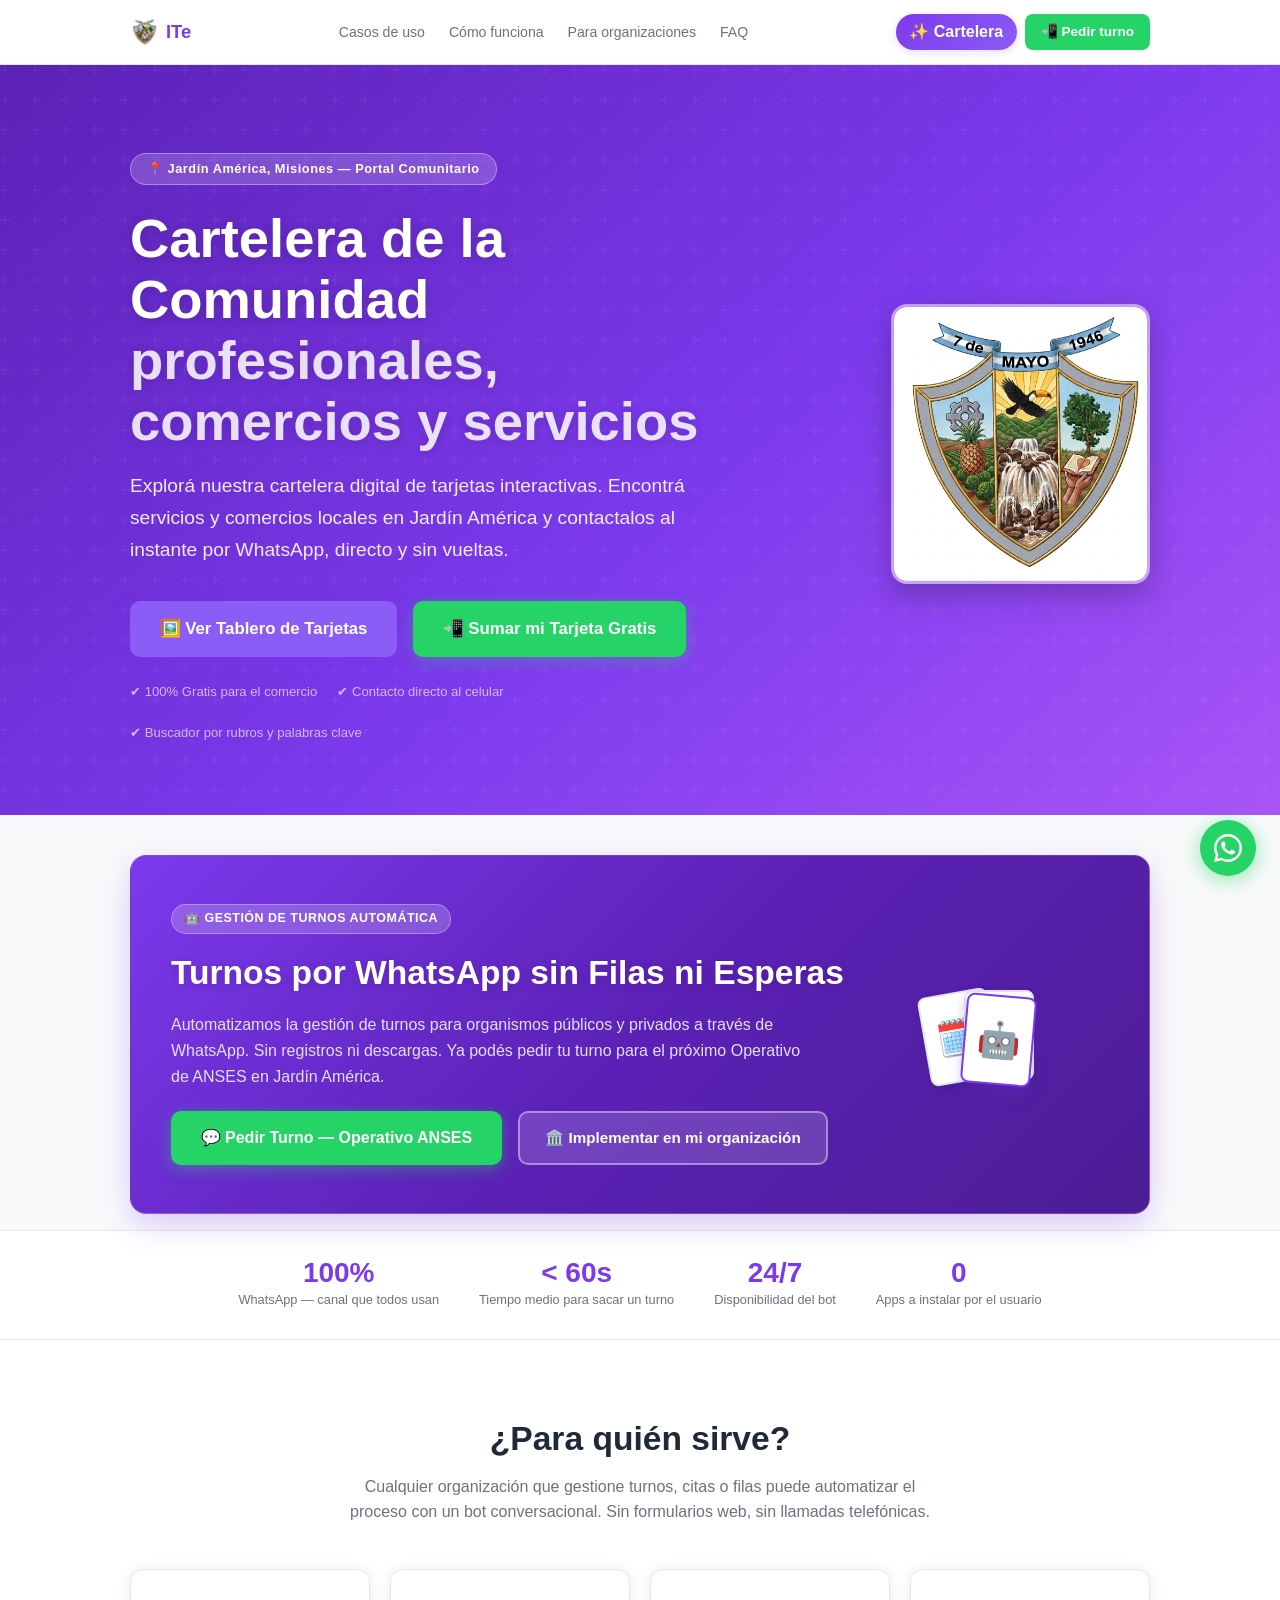
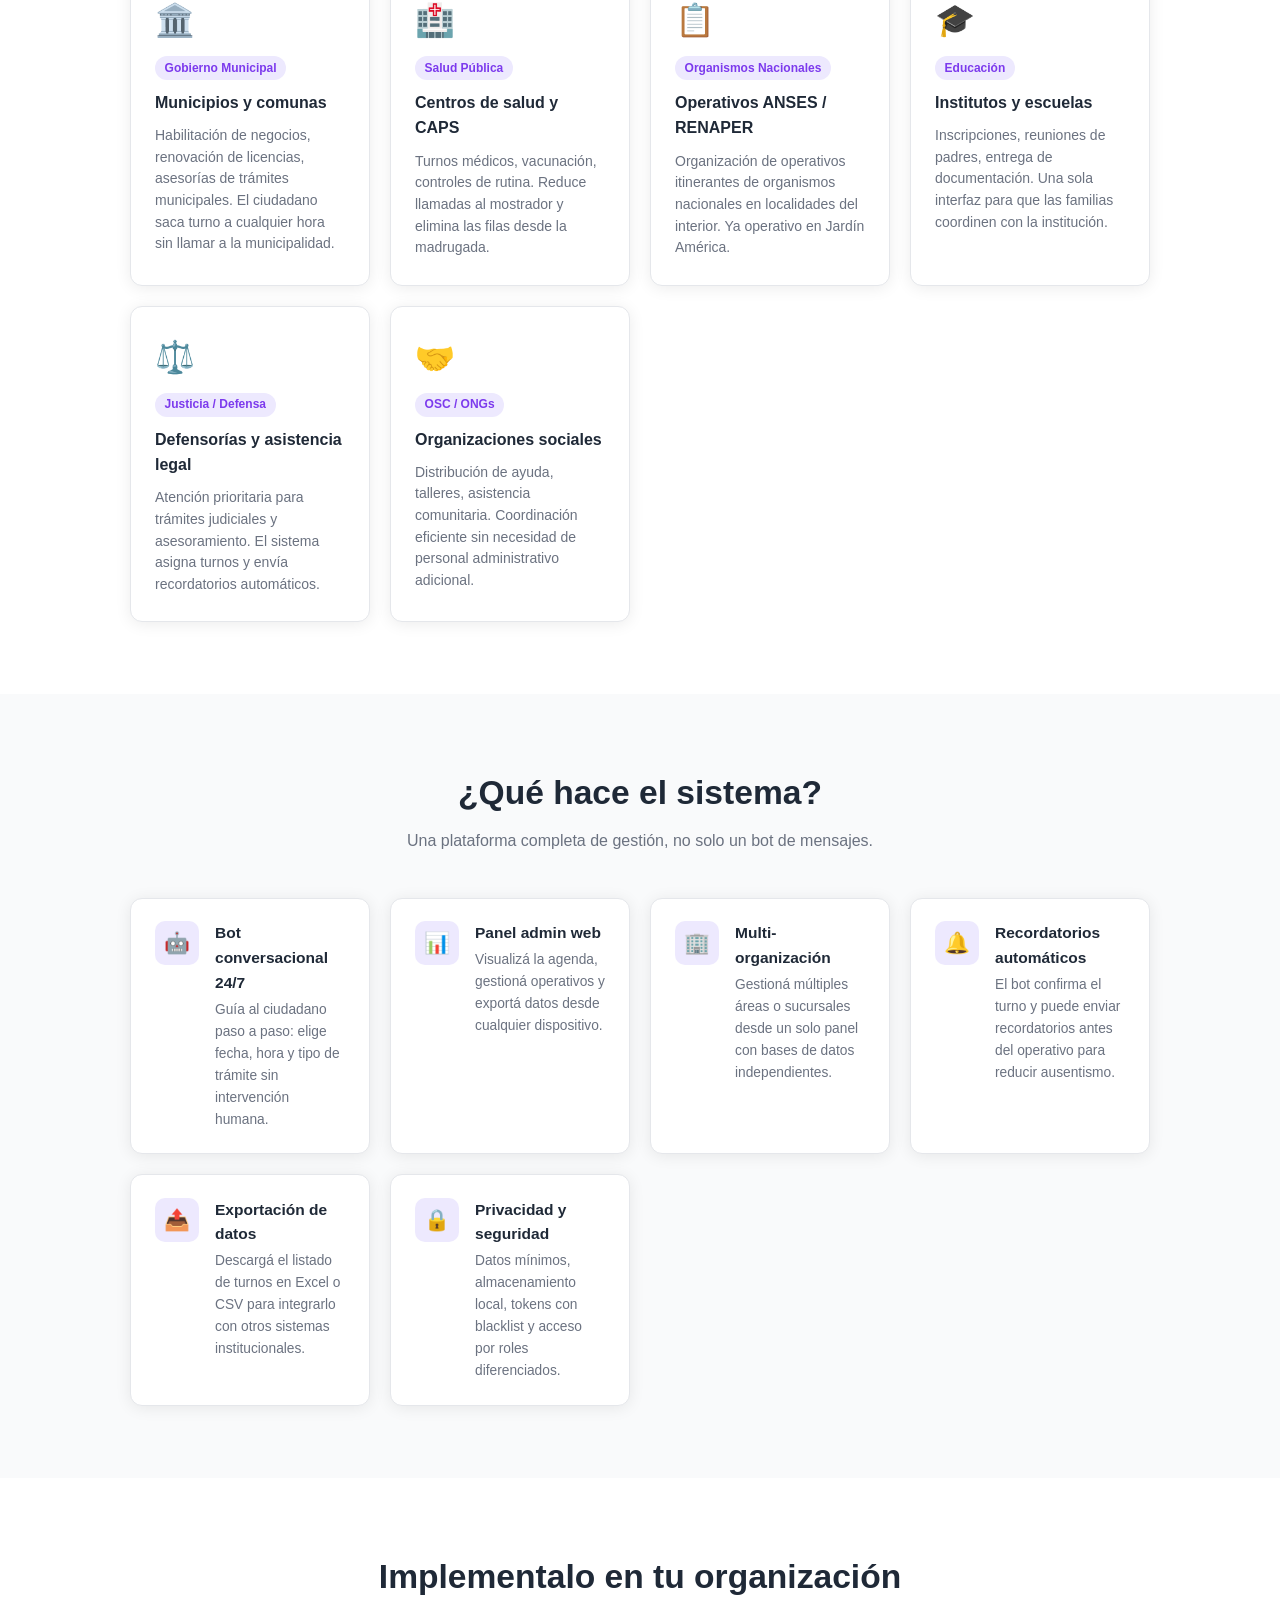
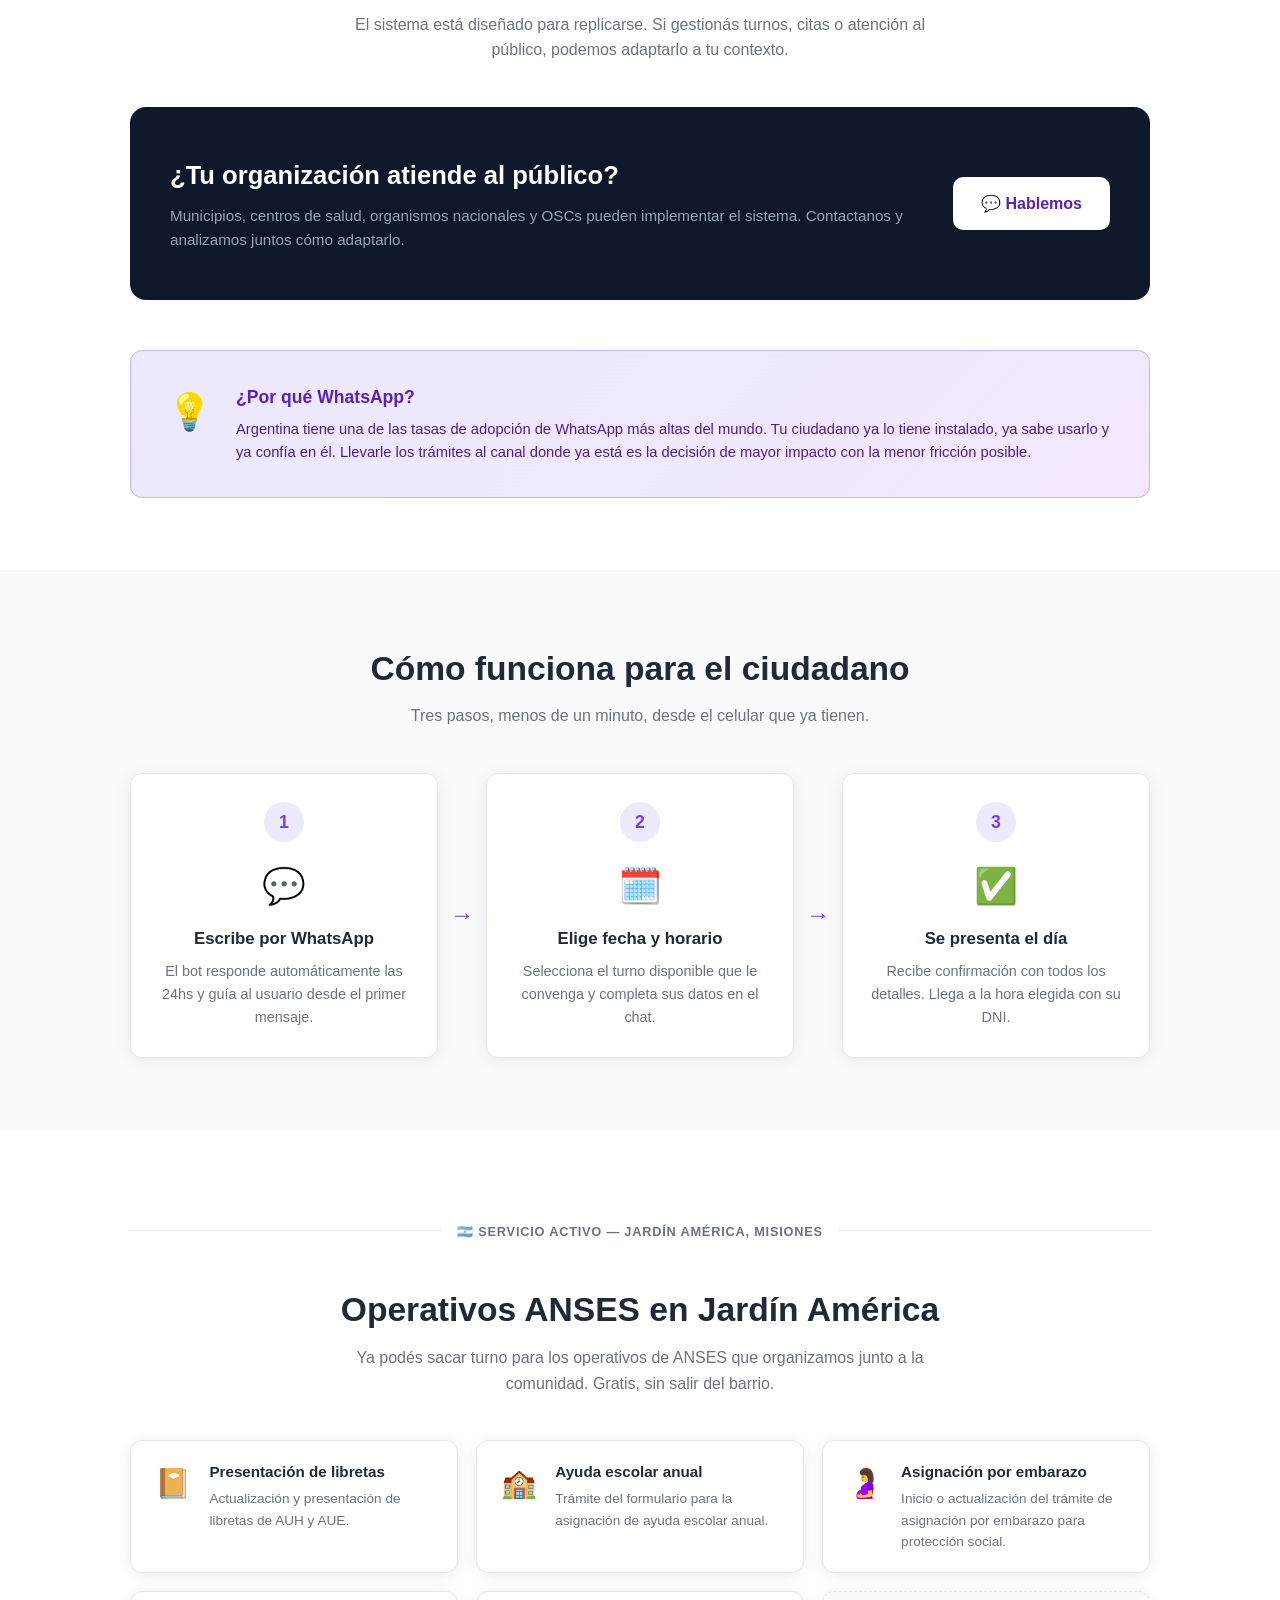
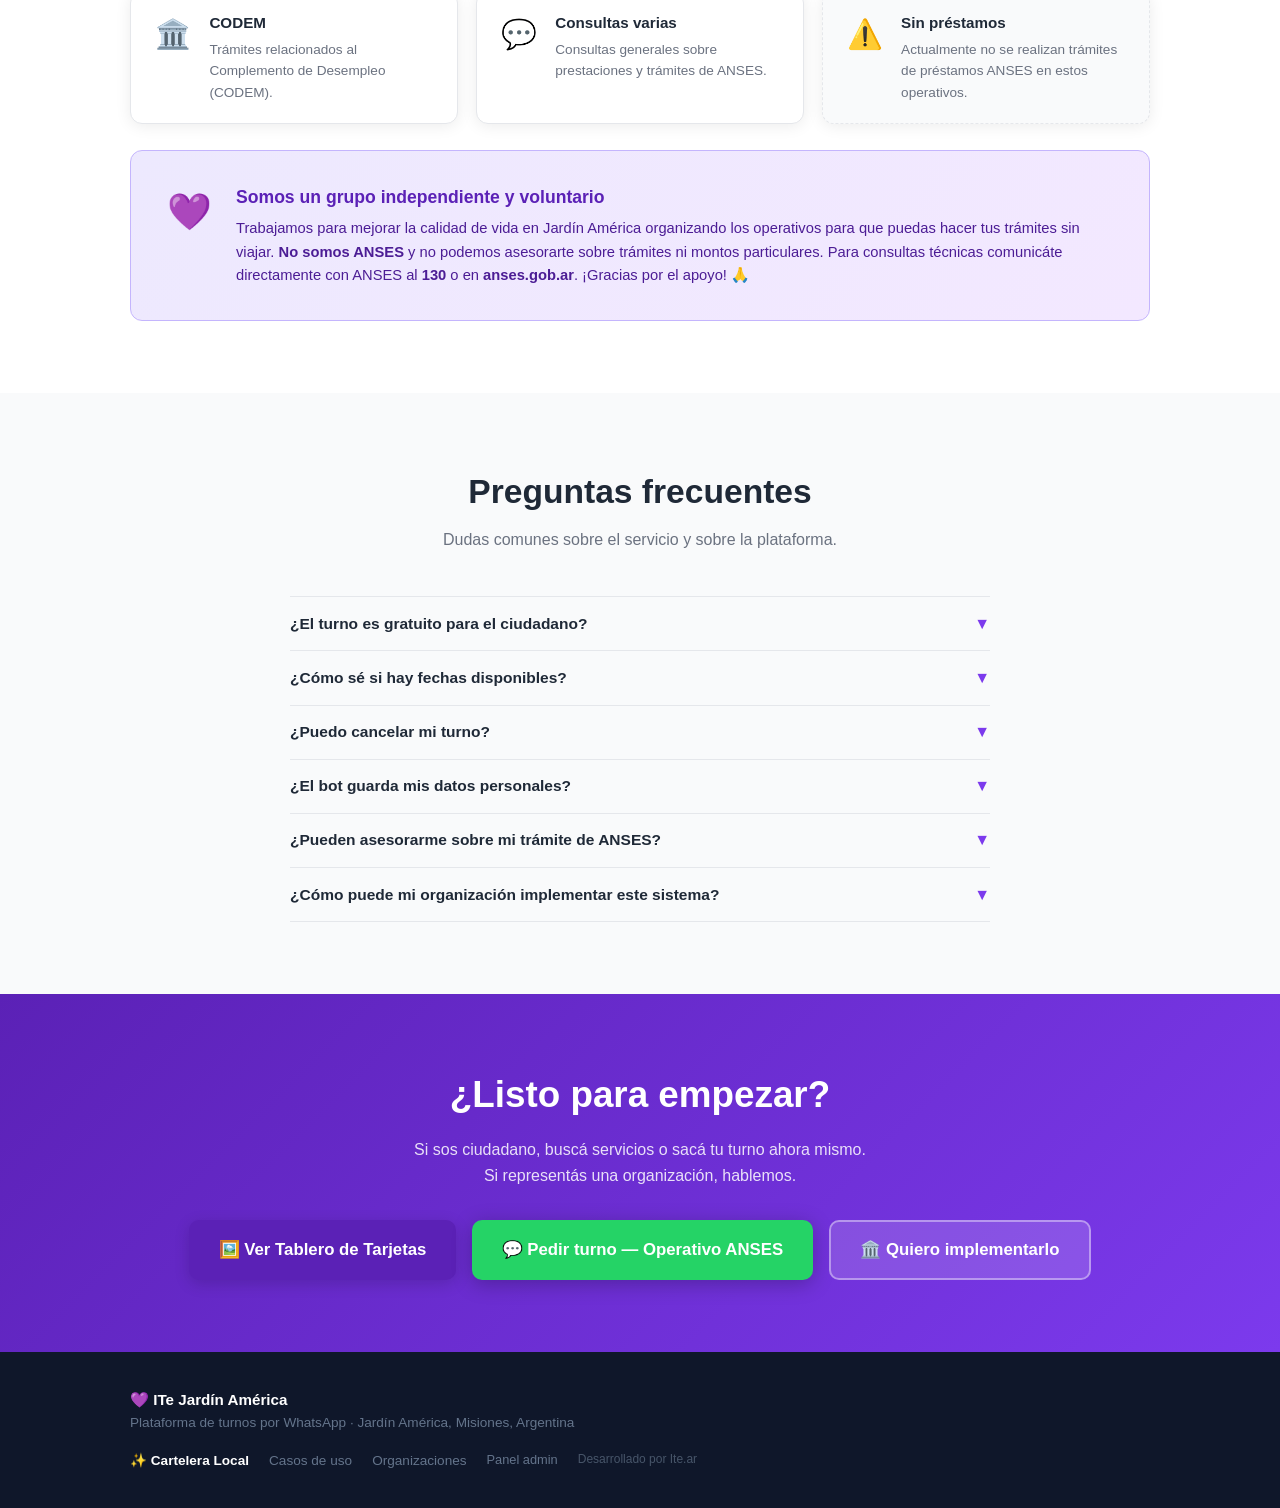
==== commit c78629dc: "design: update city shield to toucan version, reposition to right side of Hero and increase size" ====
--- a/index.html
+++ b/index.html
@@ -241,6 +241,59 @@
     }
     .hero-note span { display: flex; align-items: center; gap: .3rem; }
 
+    /* ── Hero Layout ────────────────────────────────────────── */
+    .hero-layout {
+      display: grid;
+      grid-template-columns: 1fr;
+      gap: 2rem;
+      align-items: center;
+    }
+    .hero-text-side {
+      text-align: center;
+    }
+    .hero-image-side {
+      display: flex;
+      justify-content: center;
+      align-items: center;
+    }
+    .hero-shield-img {
+      height: 180px;
+      width: auto;
+      border-radius: 16px;
+      box-shadow: 0 10px 30px rgba(0, 0, 0, 0.25);
+      border: 3.5px solid rgba(255, 255, 255, 0.5);
+      transition: transform 0.4s ease, box-shadow 0.4s ease;
+    }
+    .hero-shield-img:hover {
+      transform: scale(1.06) rotate(2deg);
+      box-shadow: 0 15px 40px rgba(0, 0, 0, 0.35);
+    }
+    @media (min-width: 769px) {
+      .hero-layout {
+        grid-template-columns: 1.2fr 0.8fr;
+        text-align: left;
+        gap: 3.5rem;
+      }
+      .hero-text-side {
+        text-align: left;
+      }
+      .hero-image-side {
+        justify-content: flex-end;
+      }
+      .hero-shield-img {
+        height: 280px;
+      }
+      .hero-desc {
+        margin: 0 0 2.25rem 0;
+      }
+      .hero-cta {
+        justify-content: flex-start;
+      }
+      .hero-note {
+        justify-content: flex-start;
+      }
+    }
+
     /* ── Stats bar ─────────────────────────────────────────── */
     .stats-bar {
       background: #fff;
@@ -646,28 +699,32 @@
 <!-- ── Hero ─────────────────────────────────────────────────── -->
 <section class="hero">
   <a href="tablero.html" class="hero-overlay-link" aria-label="Ver Tablero de Tarjetas"></a>
-  <div class="container">
-    <div style="margin-bottom: 1.25rem; display: flex; justify-content: center; position: relative; z-index: 2;">
-      <img src="assets/escudo_jardin_america.jpg" alt="Escudo de Jardín América" style="height: 90px; width: auto; border-radius: 10px; box-shadow: 0 6px 20px rgba(0,0,0,0.15); border: 2.5px solid rgba(255,255,255,0.45); transition: transform 0.3s;" onmouseover="this.style.transform='scale(1.05)'" onmouseout="this.style.transform='scale(1)'">
-    </div>
-    <span class="hero-badge">📍 Jardín América, Misiones — Portal Comunitario</span>
-    <h1>Cartelera de la Comunidad<br><span>profesionales, comercios y servicios</span></h1>
-    <p class="hero-desc">
-      Explorá nuestra cartelera digital de tarjetas interactivas. Encontrá servicios y comercios locales en Jardín América y contactalos al instante por WhatsApp, directo y sin vueltas.
-    </p>
-    <div class="hero-cta">
-      <a class="btn-primary" href="tablero.html" style="background: var(--purple-mid); box-shadow: 0 4px 15px rgba(124, 58, 237, 0.35);">
-        🖼️ Ver Tablero de Tarjetas
+  <div class="container hero-layout">
+    <div class="hero-text-side">
+      <span class="hero-badge">📍 Jardín América, Misiones — Portal Comunitario</span>
+      <h1>Cartelera de la Comunidad<br><span>profesionales, comercios y servicios</span></h1>
+      <p class="hero-desc">
+        Explorá nuestra cartelera digital de tarjetas interactivas. Encontrá servicios y comercios locales en Jardín América y contactalos al instante por WhatsApp, directo y sin vueltas.
+      </p>
+      <div class="hero-cta">
+        <a class="btn-primary" href="tablero.html" style="background: var(--purple-mid); box-shadow: 0 4px 15px rgba(124, 58, 237, 0.35);">
+          🖼️ Ver Tablero de Tarjetas
+        </a>
+        <a class="btn-primary" href="#" onclick="irAlAdmin('Hola! Quiero publicar mi tarjeta'); return false;" style="background: var(--green-wa); box-shadow: 0 4px 15px rgba(37, 211, 102, 0.35);">
+          📲 Sumar mi Tarjeta Gratis
+        </a>
+      </div>
+      <p class="hero-note">
+        <span>✔ 100% Gratis para el comercio</span>
+        <span>✔ Contacto directo al celular</span>
+        <span>✔ Buscador por rubros y palabras clave</span>
+      </p>
+    </div>
+    <div class="hero-image-side">
+      <a href="tablero.html" style="position: relative; z-index: 2; display: block;" aria-label="Ver Tablero de Tarjetas">
+        <img src="assets/escudo_jardin_america.jpg" alt="Escudo de Jardín América" class="hero-shield-img">
       </a>
-      <a class="btn-primary" href="#" onclick="irAlAdmin('Hola! Quiero publicar mi tarjeta'); return false;" style="background: var(--green-wa); box-shadow: 0 4px 15px rgba(37, 211, 102, 0.35);">
-        📲 Sumar mi Tarjeta Gratis
-      </a>
-    </div>
-    <p class="hero-note">
-      <span>✔ 100% Gratis para el comercio</span>
-      <span>✔ Contacto directo al celular</span>
-      <span>✔ Buscador por rubros y palabras clave</span>
-    </p>
+    </div>
   </div>
 </section>
 
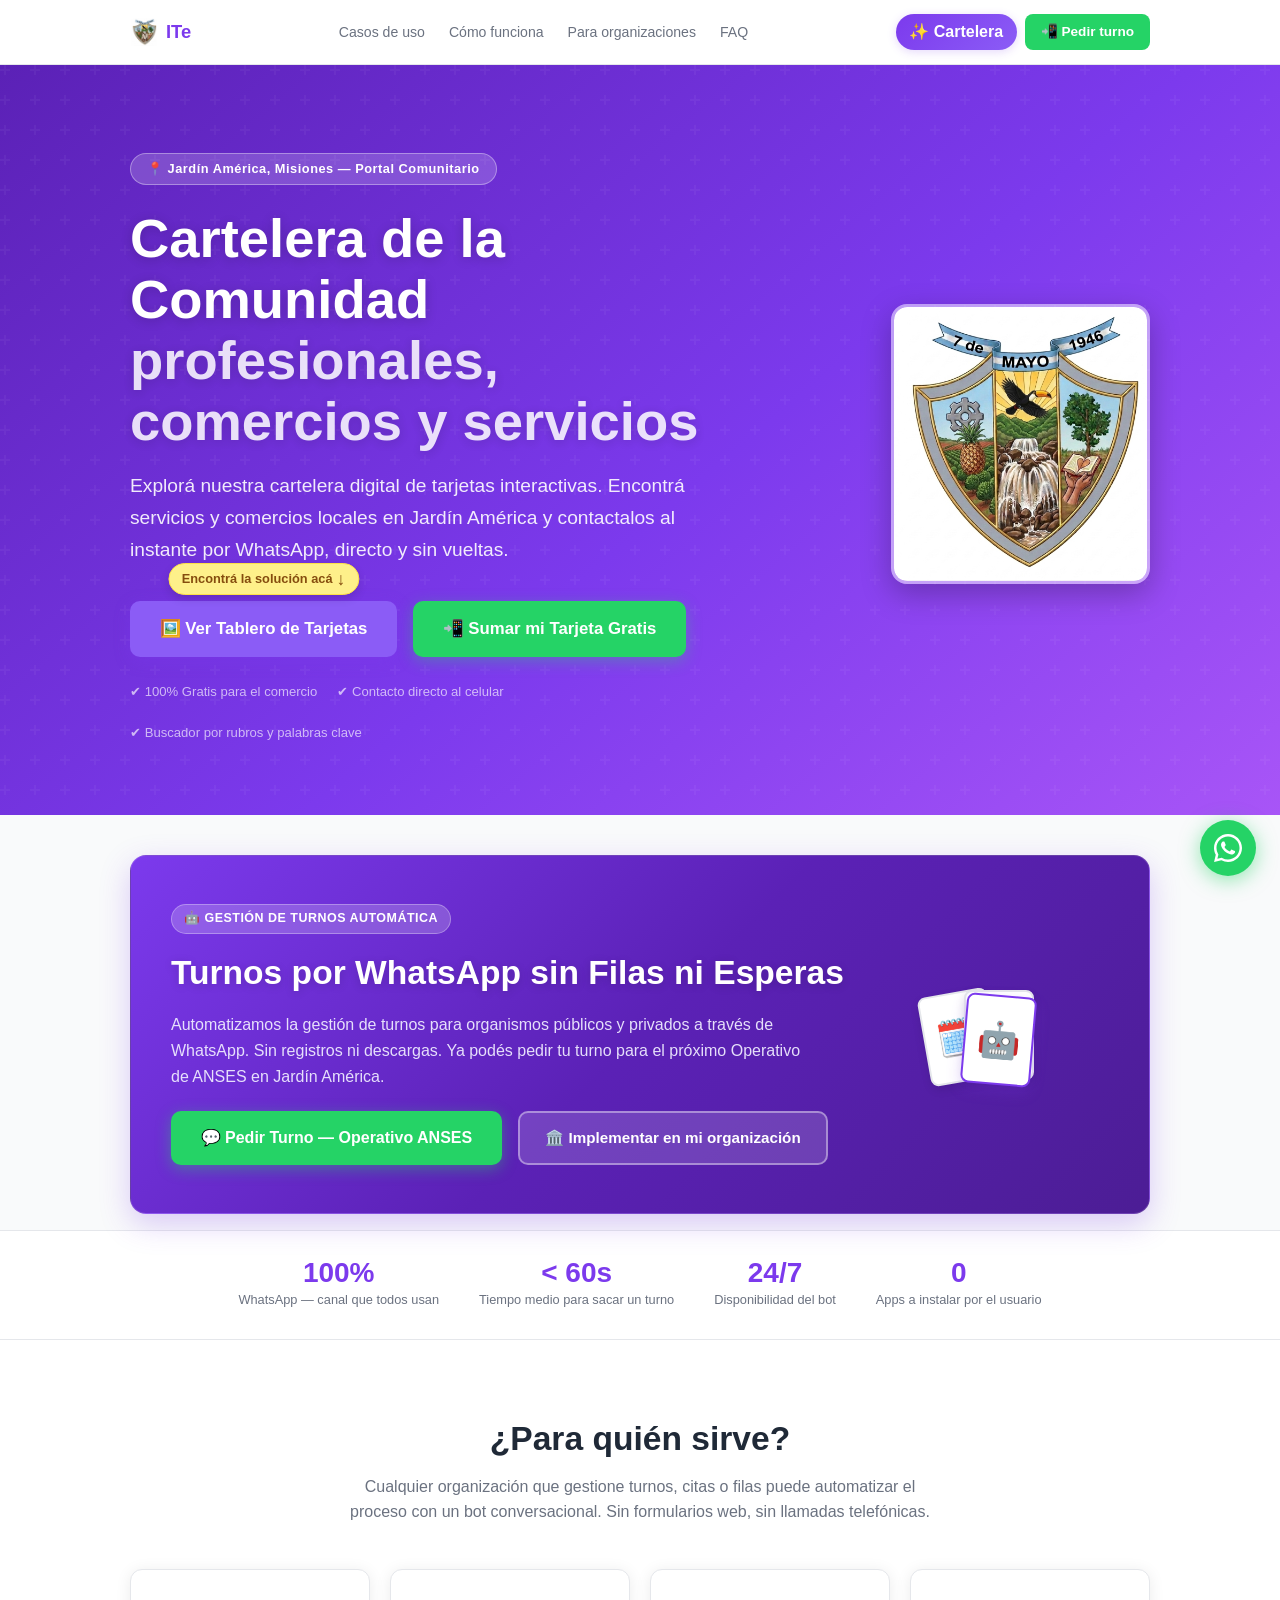
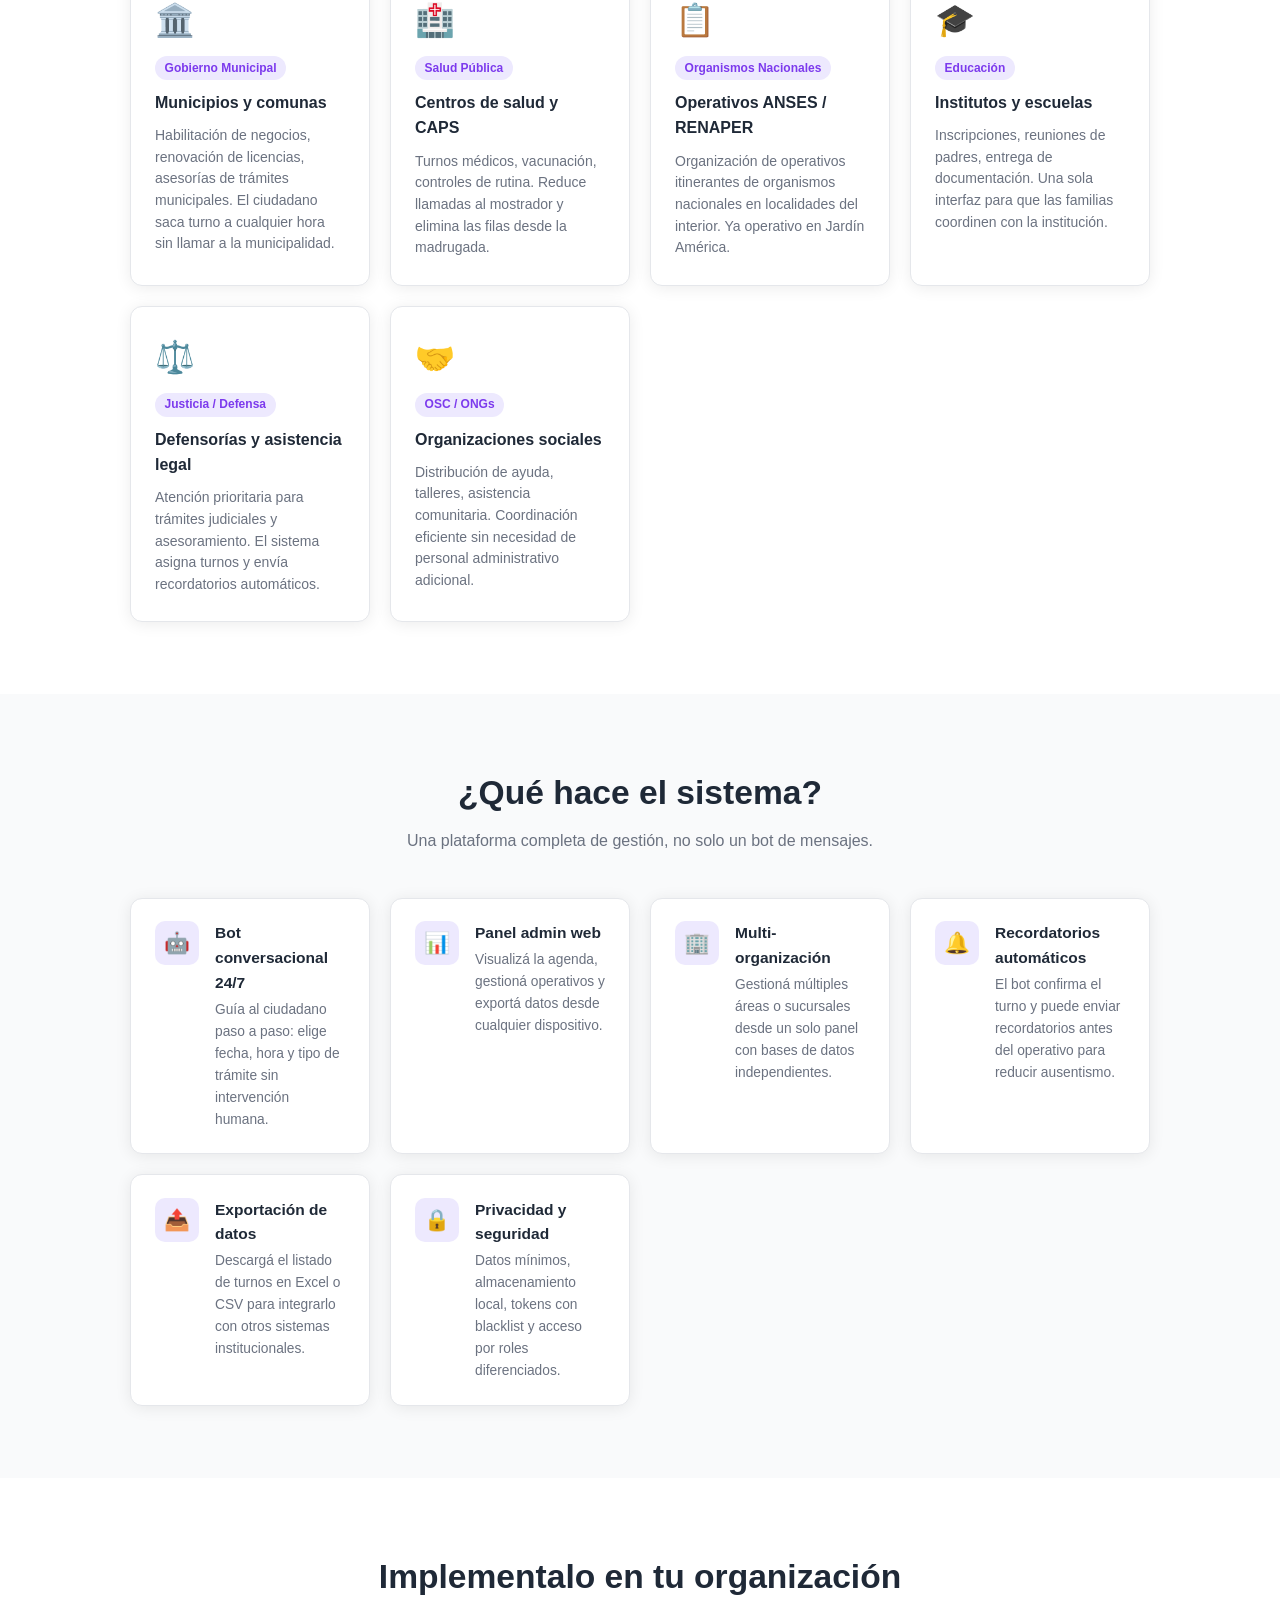
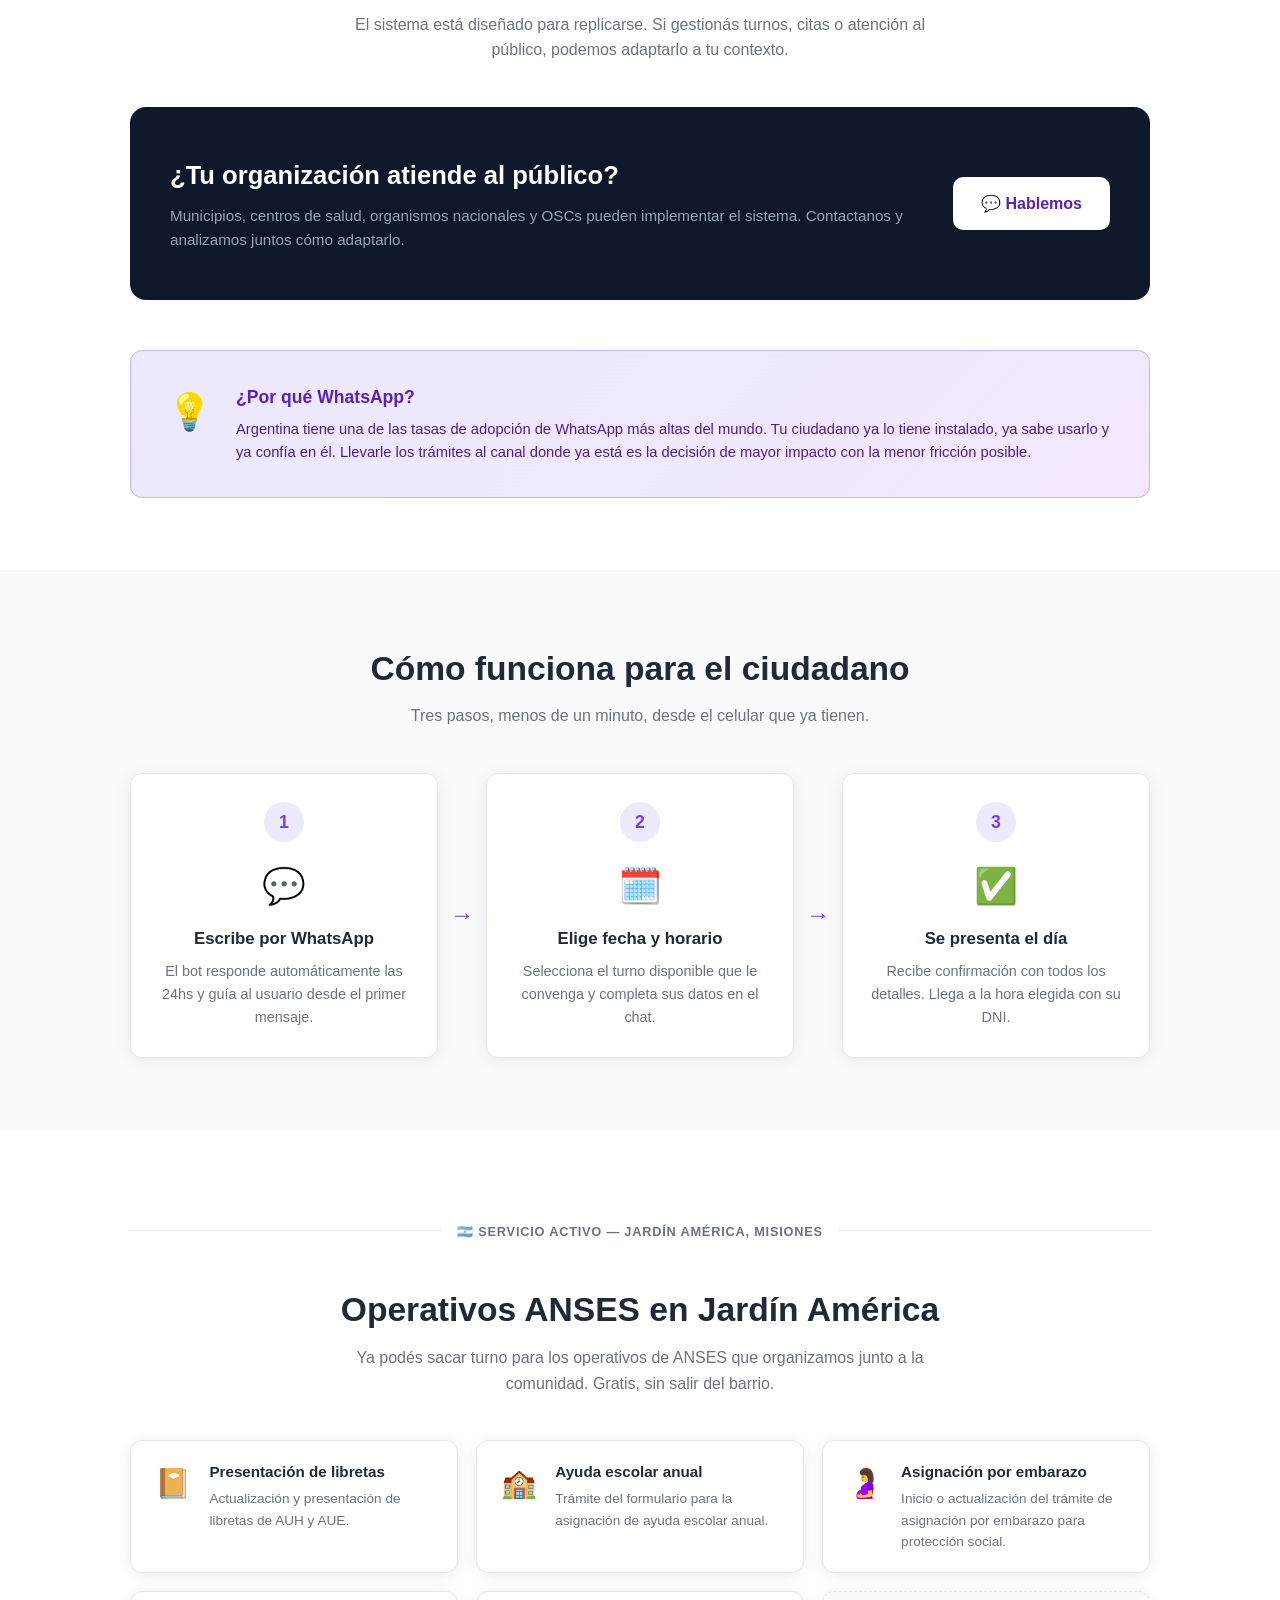
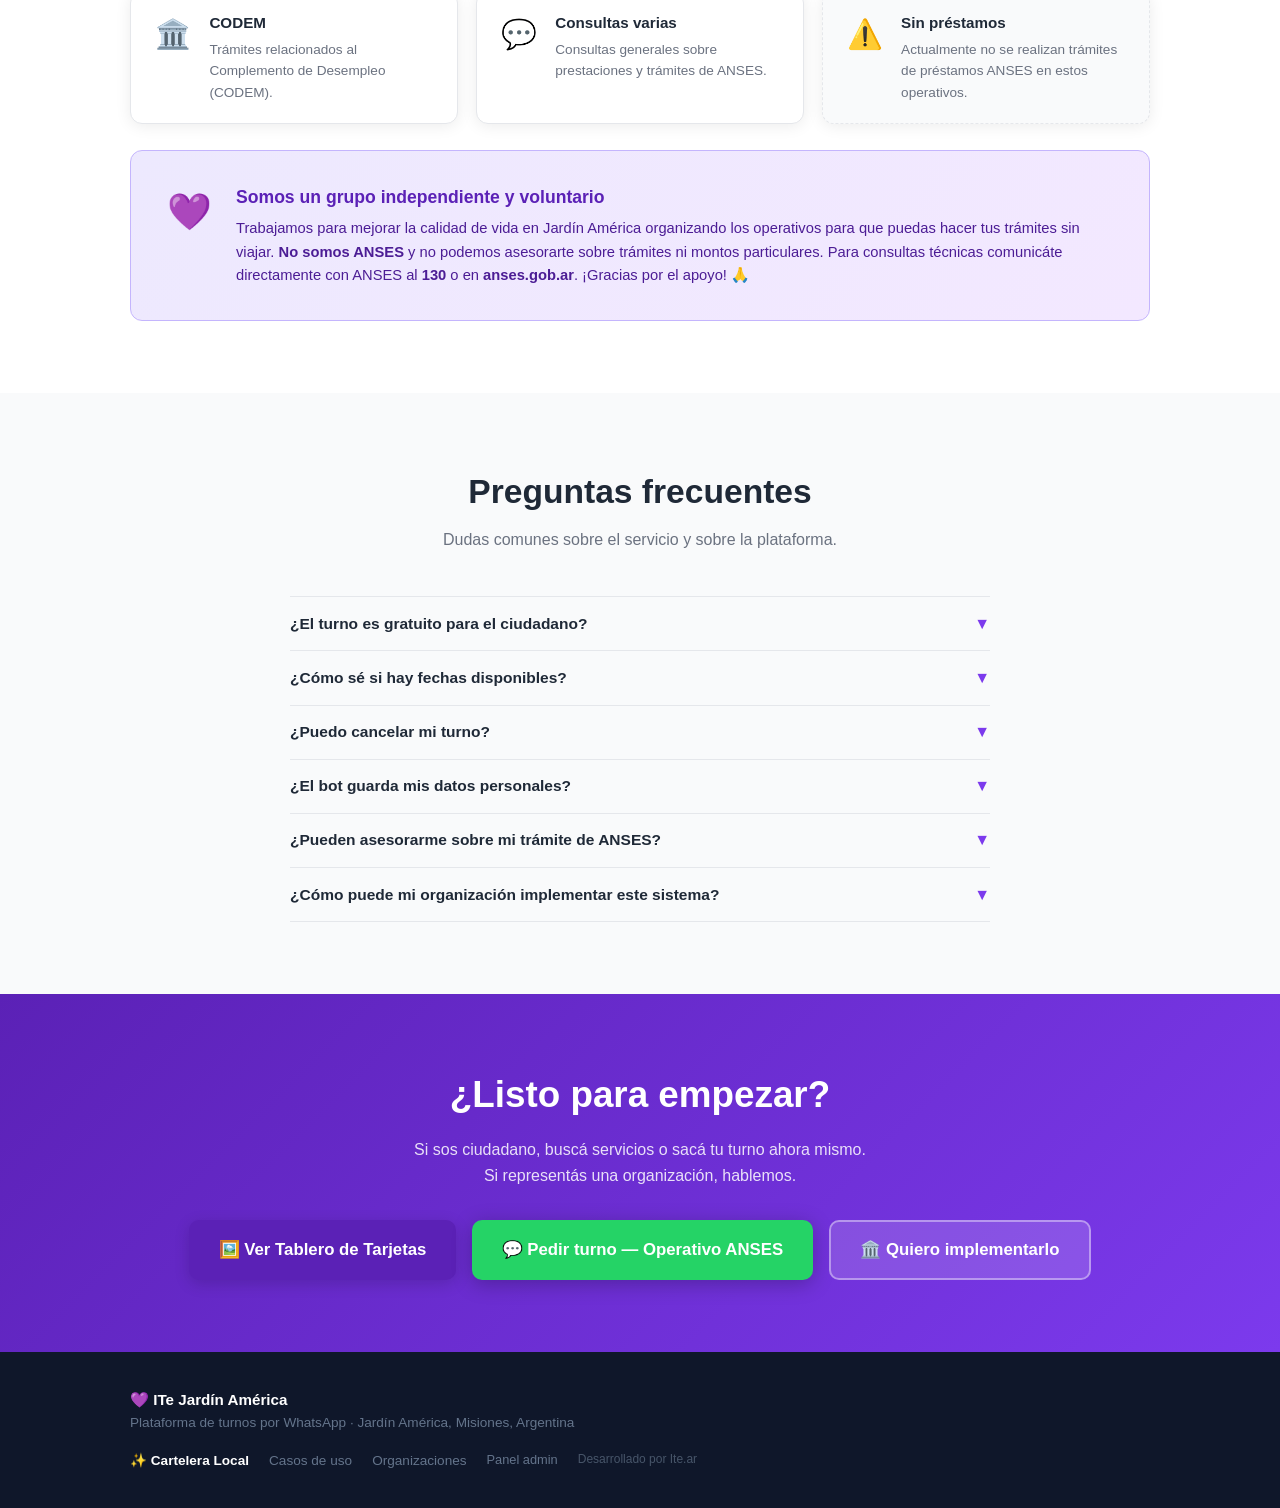
==== commit 5bb1e3f9: "design: add 'Encontrá la solución acá ↓' suggestion badge floating above the boards button" ====
--- a/index.html
+++ b/index.html
@@ -268,6 +268,46 @@
       transform: scale(1.06) rotate(2deg);
       box-shadow: 0 15px 40px rgba(0, 0, 0, 0.35);
     }
+    .cta-suggestion {
+      position: absolute;
+      top: -38px;
+      left: 50%;
+      transform: translateX(-50%);
+      background: #fef08a; /* Warm yellow */
+      color: #854d0e;      /* Dark gold text */
+      font-size: 0.8rem;
+      font-weight: 700;
+      padding: 0.3rem 0.8rem;
+      border-radius: 99px;
+      white-space: nowrap;
+      box-shadow: 0 4px 10px rgba(0,0,0,0.12);
+      display: flex;
+      align-items: center;
+      gap: 0.25rem;
+      z-index: 10;
+      animation: floatBadge 2s ease-in-out infinite;
+      border: 1px solid #fde047;
+      pointer-events: none; /* Let clicks pass through if somehow hovered */
+    }
+    .cta-arrow {
+      font-size: 1.1rem;
+      line-height: 1;
+      display: inline-block;
+      animation: bounceArrow 1s ease-in-out infinite alternate;
+    }
+    
+    @keyframes floatBadge {
+      0%, 100% {
+        transform: translateX(-50%) translateY(0);
+      }
+      50% {
+        transform: translateX(-50%) translateY(-5px);
+      }
+    }
+    @keyframes bounceArrow {
+      from { transform: translateY(0); }
+      to { transform: translateY(2px); }
+    }
     @media (min-width: 769px) {
       .hero-layout {
         grid-template-columns: 1.2fr 0.8fr;
@@ -707,9 +747,14 @@
         Explorá nuestra cartelera digital de tarjetas interactivas. Encontrá servicios y comercios locales en Jardín América y contactalos al instante por WhatsApp, directo y sin vueltas.
       </p>
       <div class="hero-cta">
-        <a class="btn-primary" href="tablero.html" style="background: var(--purple-mid); box-shadow: 0 4px 15px rgba(124, 58, 237, 0.35);">
-          🖼️ Ver Tablero de Tarjetas
-        </a>
+        <div style="position: relative; display: inline-block;">
+          <div class="cta-suggestion">
+            Encontrá la solución acá <span class="cta-arrow">↓</span>
+          </div>
+          <a class="btn-primary" href="tablero.html" style="background: var(--purple-mid); box-shadow: 0 4px 15px rgba(124, 58, 237, 0.35);">
+            🖼️ Ver Tablero de Tarjetas
+          </a>
+        </div>
         <a class="btn-primary" href="#" onclick="irAlAdmin('Hola! Quiero publicar mi tarjeta'); return false;" style="background: var(--green-wa); box-shadow: 0 4px 15px rgba(37, 211, 102, 0.35);">
           📲 Sumar mi Tarjeta Gratis
         </a>
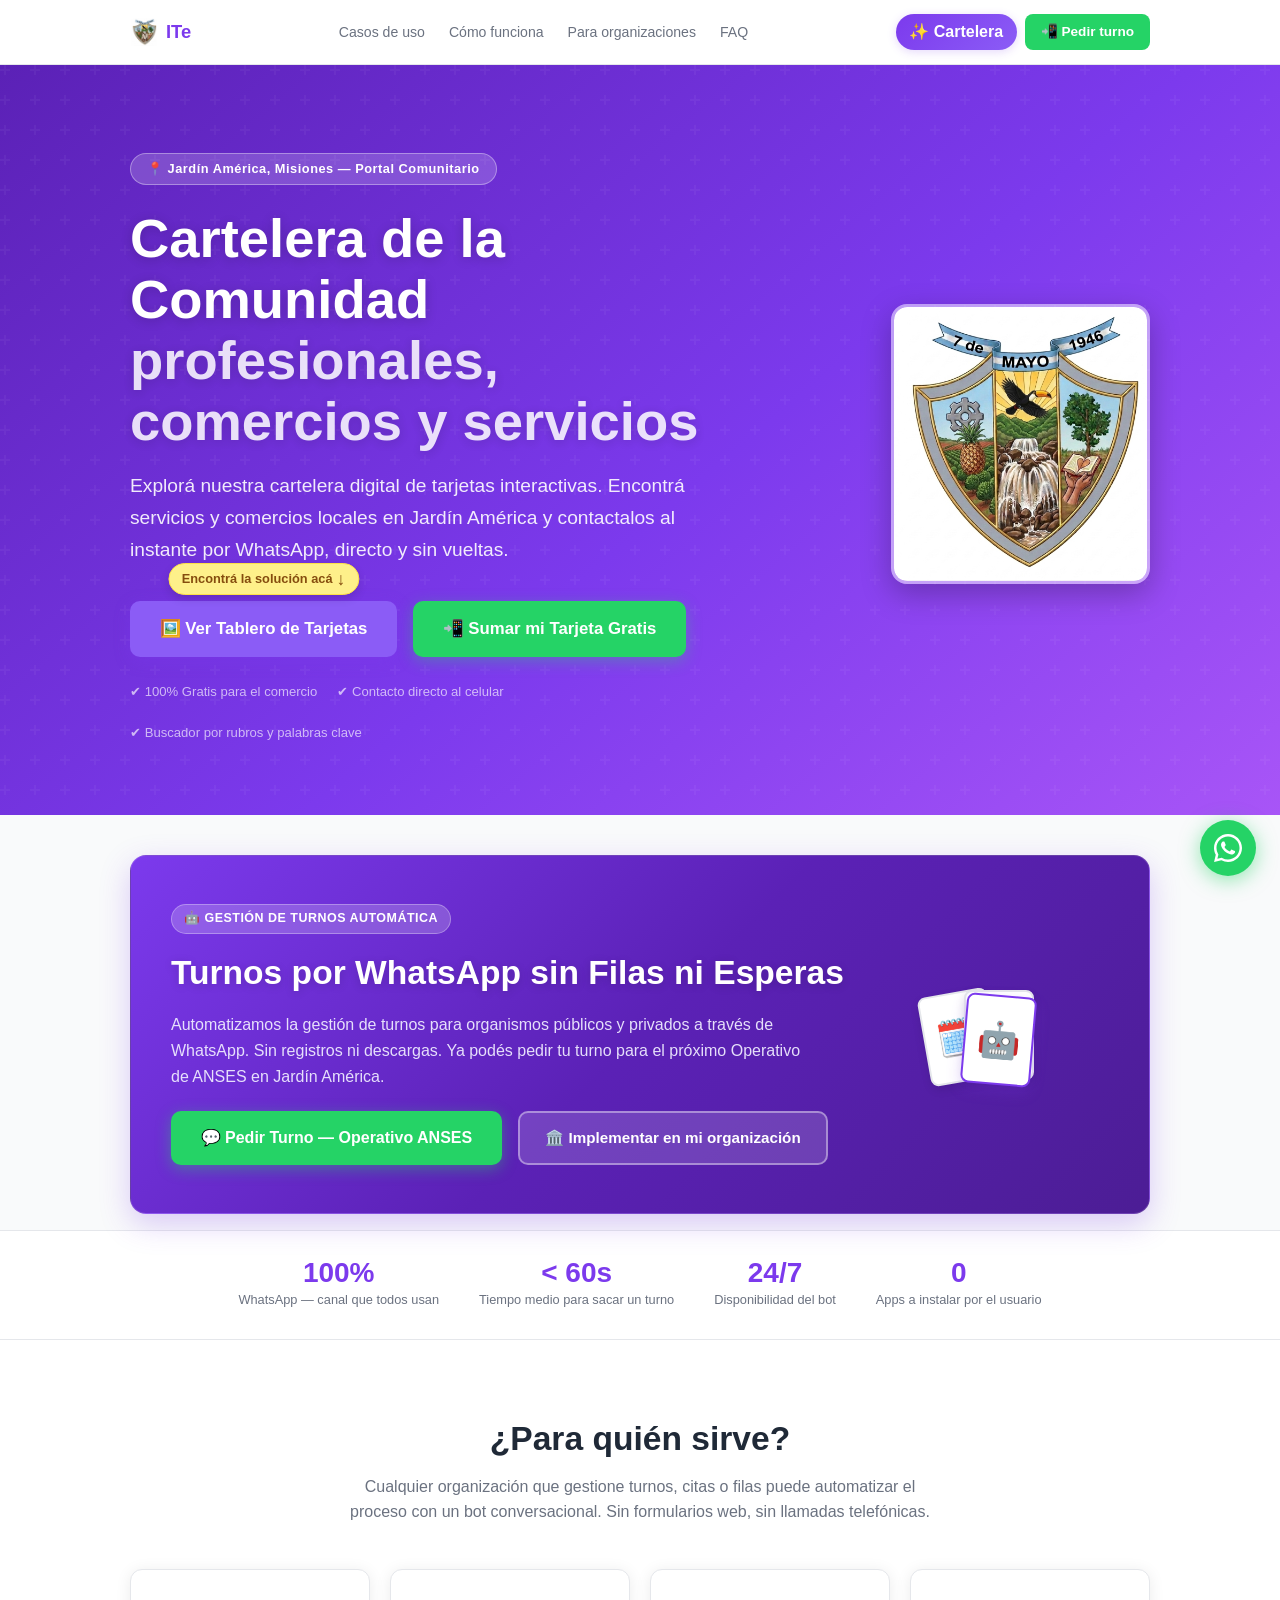
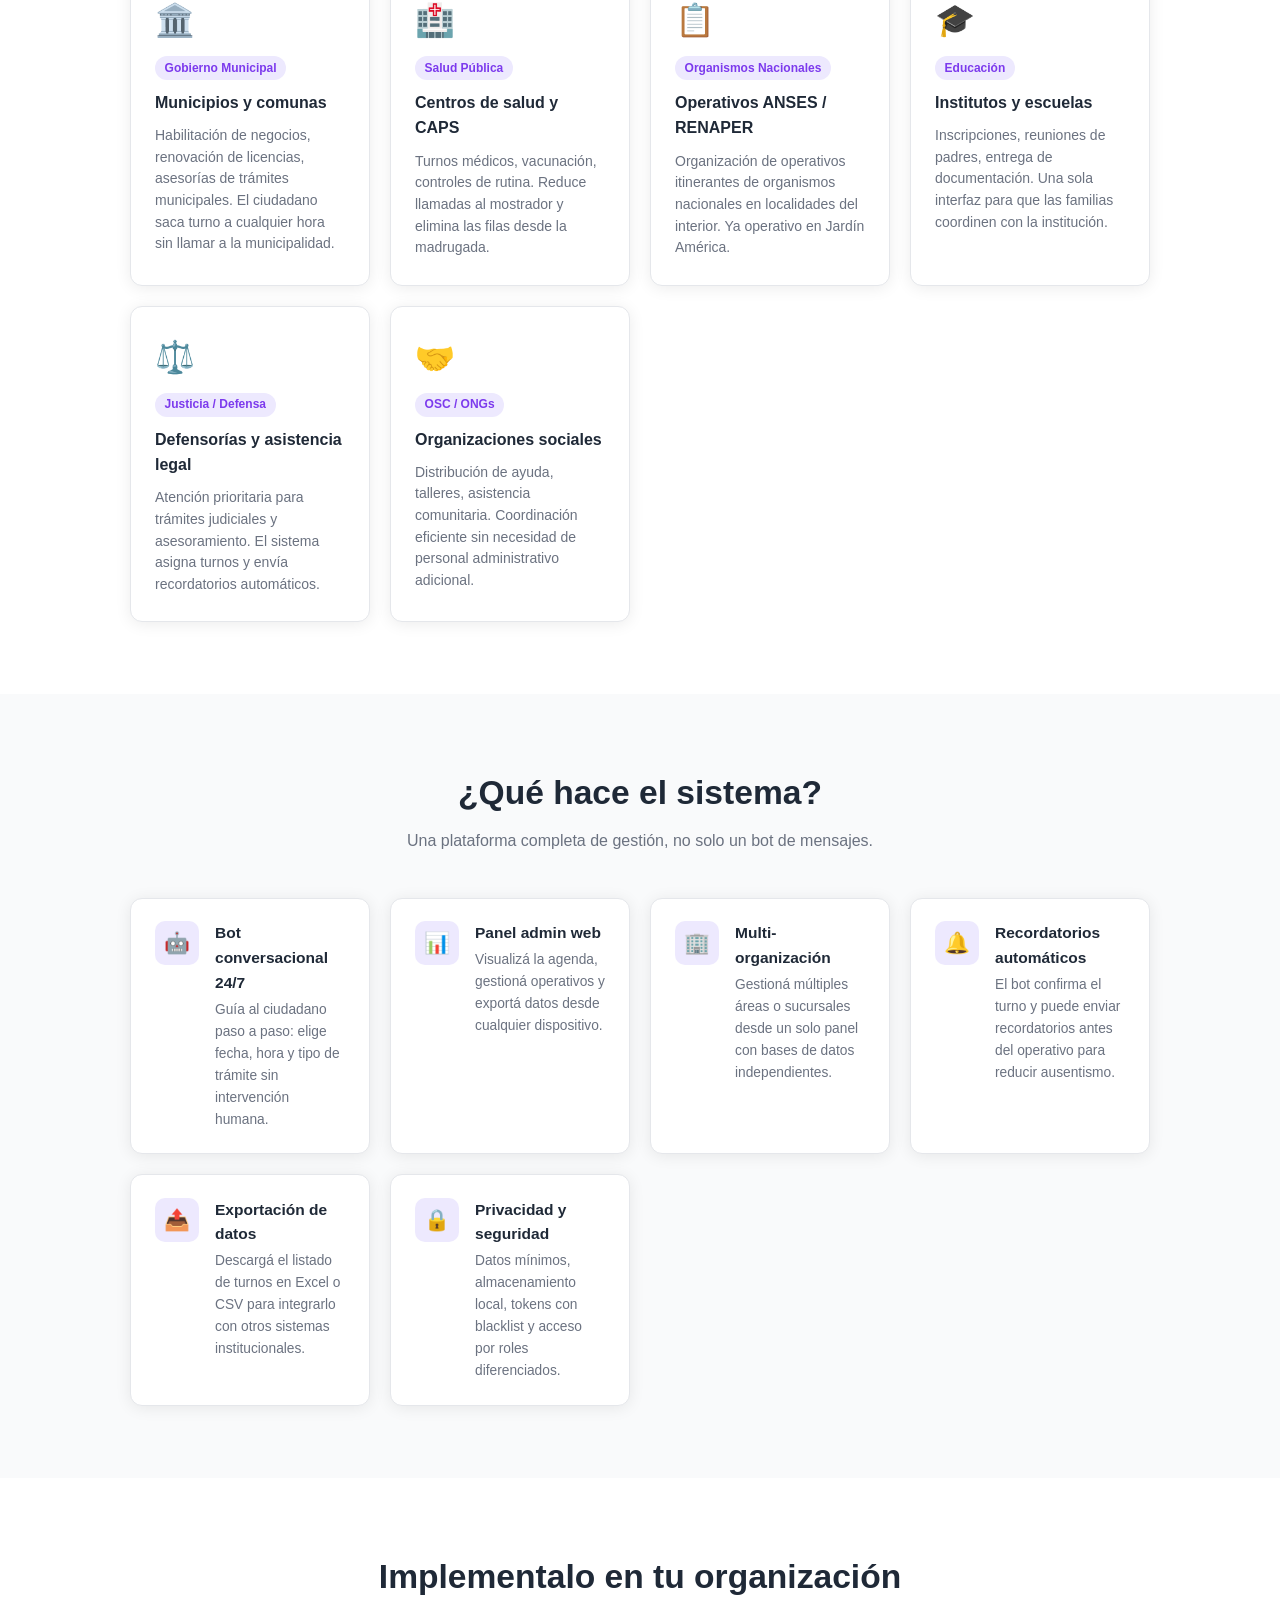
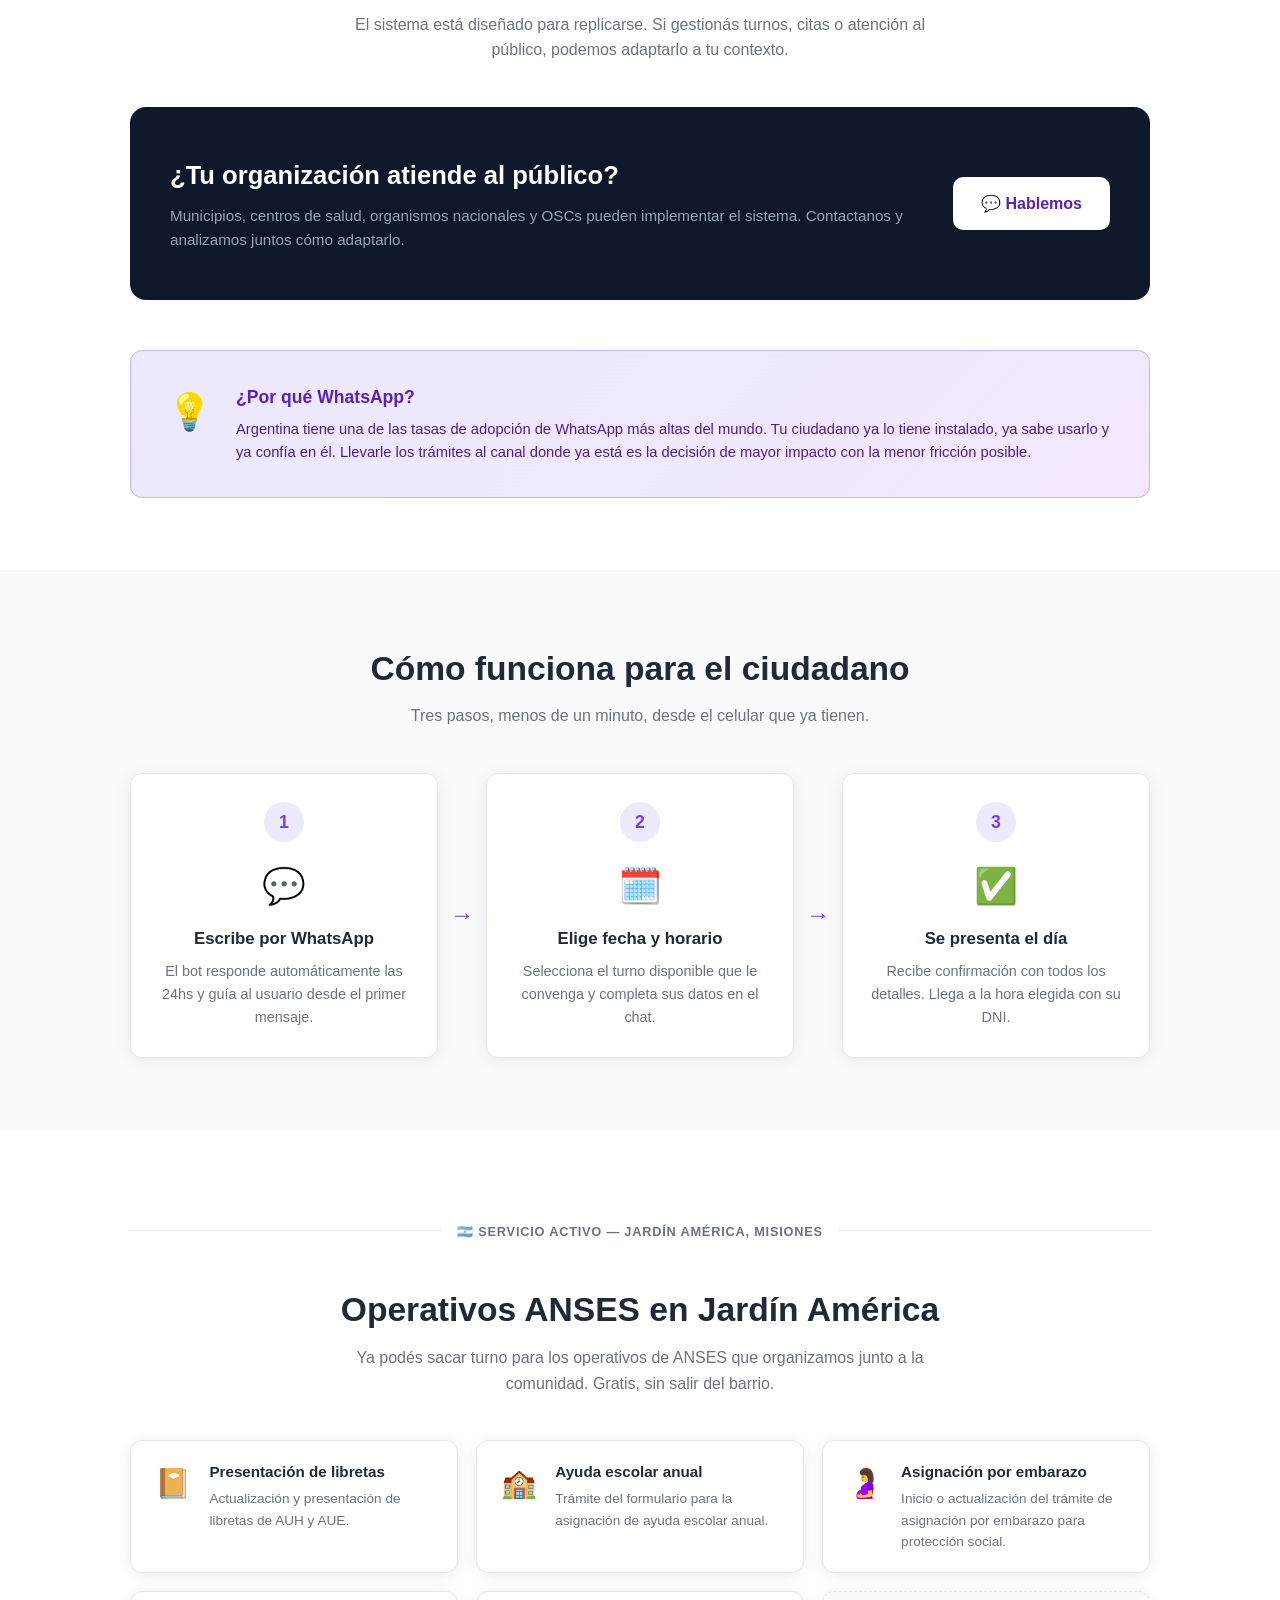
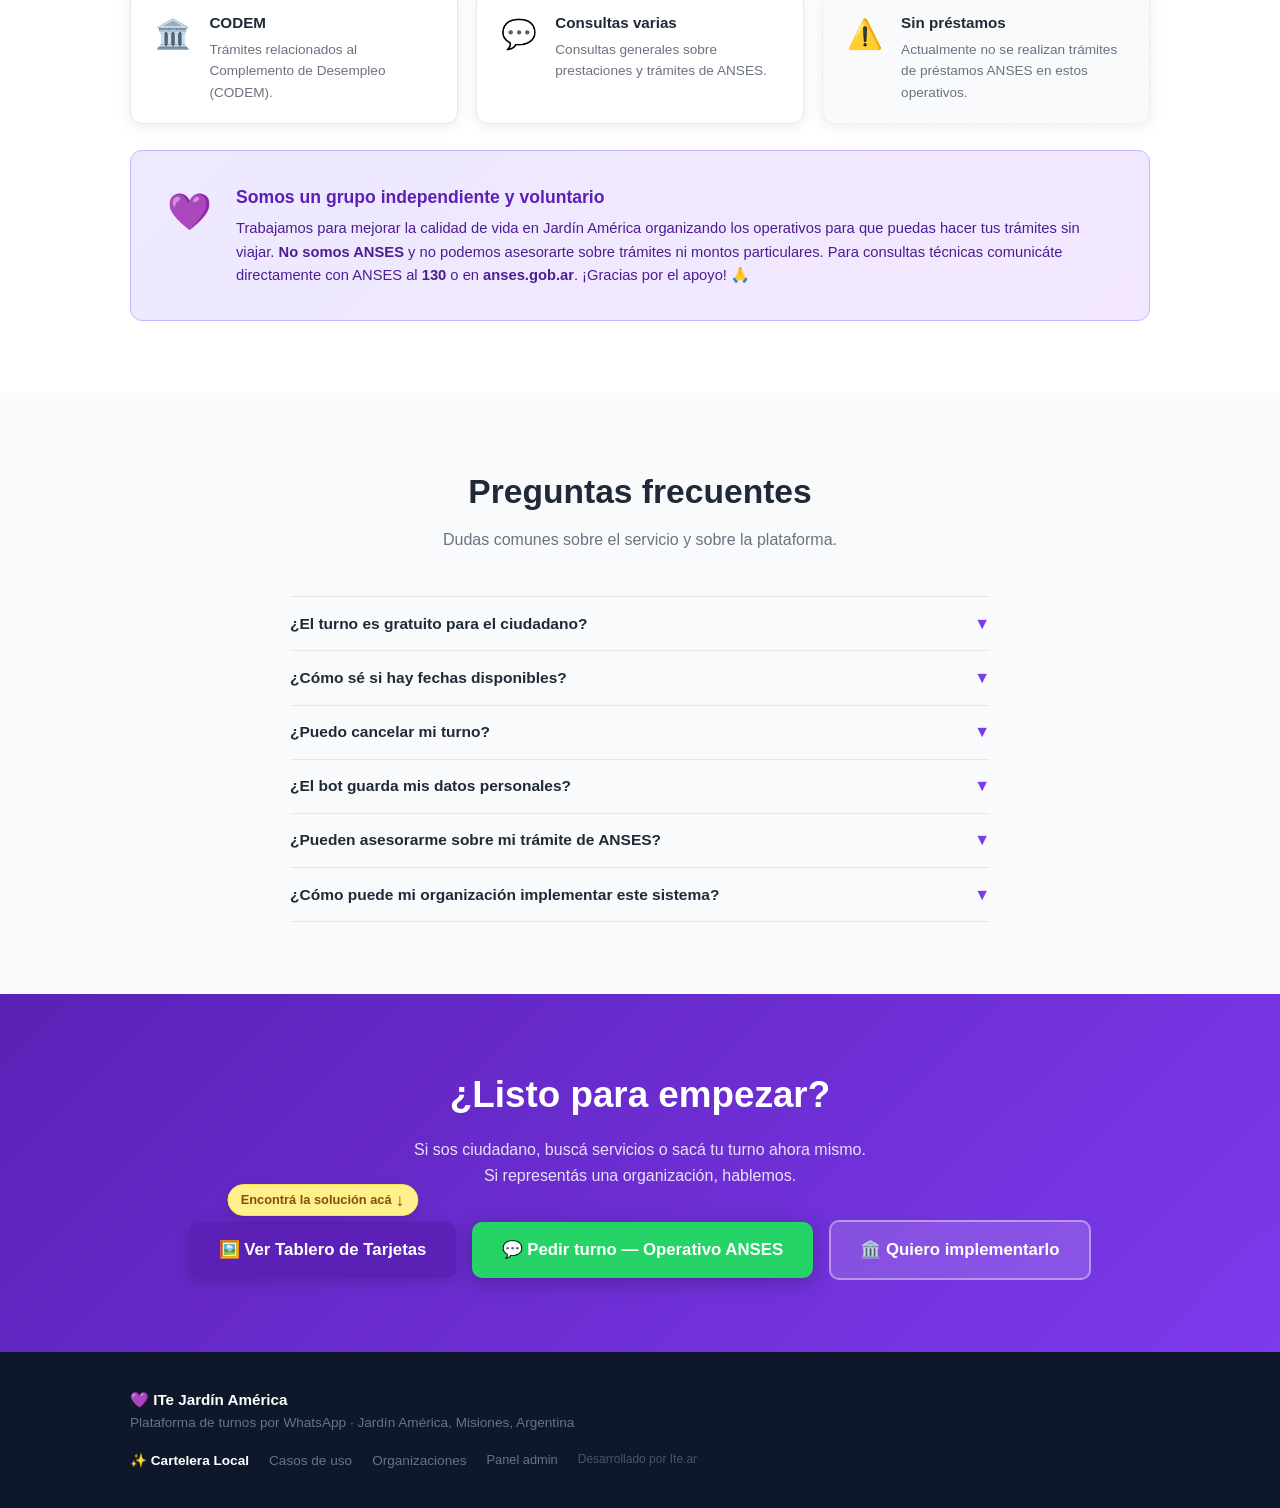
==== commit 6bbbad6a: "design: align and add suggestion badge to both CTA board buttons" ====
--- a/index.html
+++ b/index.html
@@ -175,7 +175,7 @@
       margin: 0 auto 2.25rem;
       line-height: 1.65;
     }
-    .hero-cta { display: flex; gap: 1rem; justify-content: center; flex-wrap: wrap; position: relative; z-index: 2; }
+    .hero-cta { display: flex; gap: 1rem; justify-content: center; flex-wrap: wrap; align-items: center; position: relative; z-index: 2; }
     .hero-overlay-link {
       position: absolute;
       inset: 0;
@@ -747,14 +747,12 @@
         Explorá nuestra cartelera digital de tarjetas interactivas. Encontrá servicios y comercios locales en Jardín América y contactalos al instante por WhatsApp, directo y sin vueltas.
       </p>
       <div class="hero-cta">
-        <div style="position: relative; display: inline-block;">
-          <div class="cta-suggestion">
+        <a class="btn-primary" href="tablero.html" style="position: relative; background: var(--purple-mid); box-shadow: 0 4px 15px rgba(124, 58, 237, 0.35);">
+          <span class="cta-suggestion">
             Encontrá la solución acá <span class="cta-arrow">↓</span>
-          </div>
-          <a class="btn-primary" href="tablero.html" style="background: var(--purple-mid); box-shadow: 0 4px 15px rgba(124, 58, 237, 0.35);">
-            🖼️ Ver Tablero de Tarjetas
-          </a>
-        </div>
+          </span>
+          🖼️ Ver Tablero de Tarjetas
+        </a>
         <a class="btn-primary" href="#" onclick="irAlAdmin('Hola! Quiero publicar mi tarjeta'); return false;" style="background: var(--green-wa); box-shadow: 0 4px 15px rgba(37, 211, 102, 0.35);">
           📲 Sumar mi Tarjeta Gratis
         </a>
@@ -1182,8 +1180,11 @@
       Si sos ciudadano, buscá servicios o sacá tu turno ahora mismo.<br>
       Si representás una organización, hablemos.
     </p>
-    <div style="display:flex; gap:1rem; justify-content:center; flex-wrap:wrap;">
-      <a class="btn-primary" href="tablero.html" style="display:inline-flex; background: var(--purple-dark); box-shadow: 0 4px 15px rgba(0,0,0,0.15);">
+    <div style="display:flex; gap:1rem; justify-content:center; flex-wrap:wrap; align-items:center;">
+      <a class="btn-primary" href="tablero.html" style="position: relative; background: var(--purple-dark); box-shadow: 0 4px 15px rgba(0,0,0,0.15);">
+        <span class="cta-suggestion">
+          Encontrá la solución acá <span class="cta-arrow">↓</span>
+        </span>
         🖼️ Ver Tablero de Tarjetas
       </a>
       <a class="btn-primary" href="#" onclick="irAlBot('Hola! Quiero pedir un turno para ANSES'); return false;"
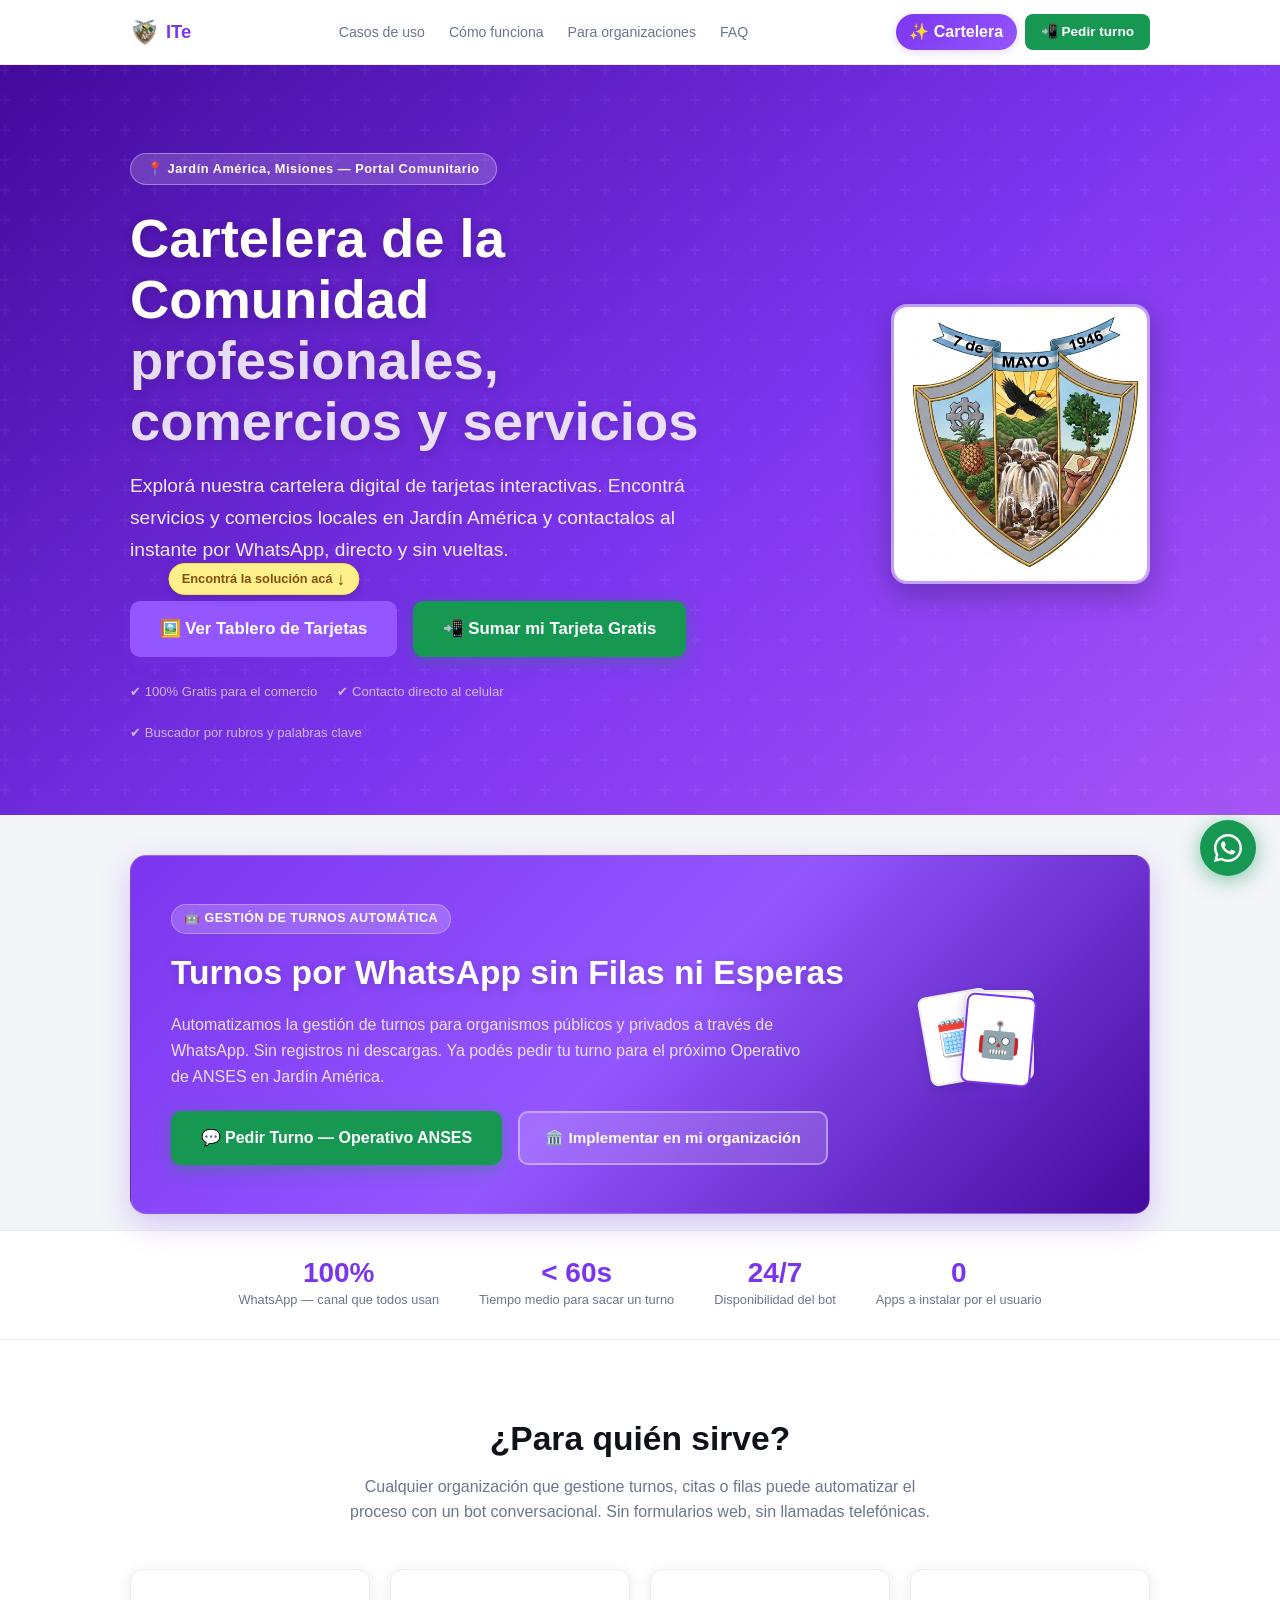
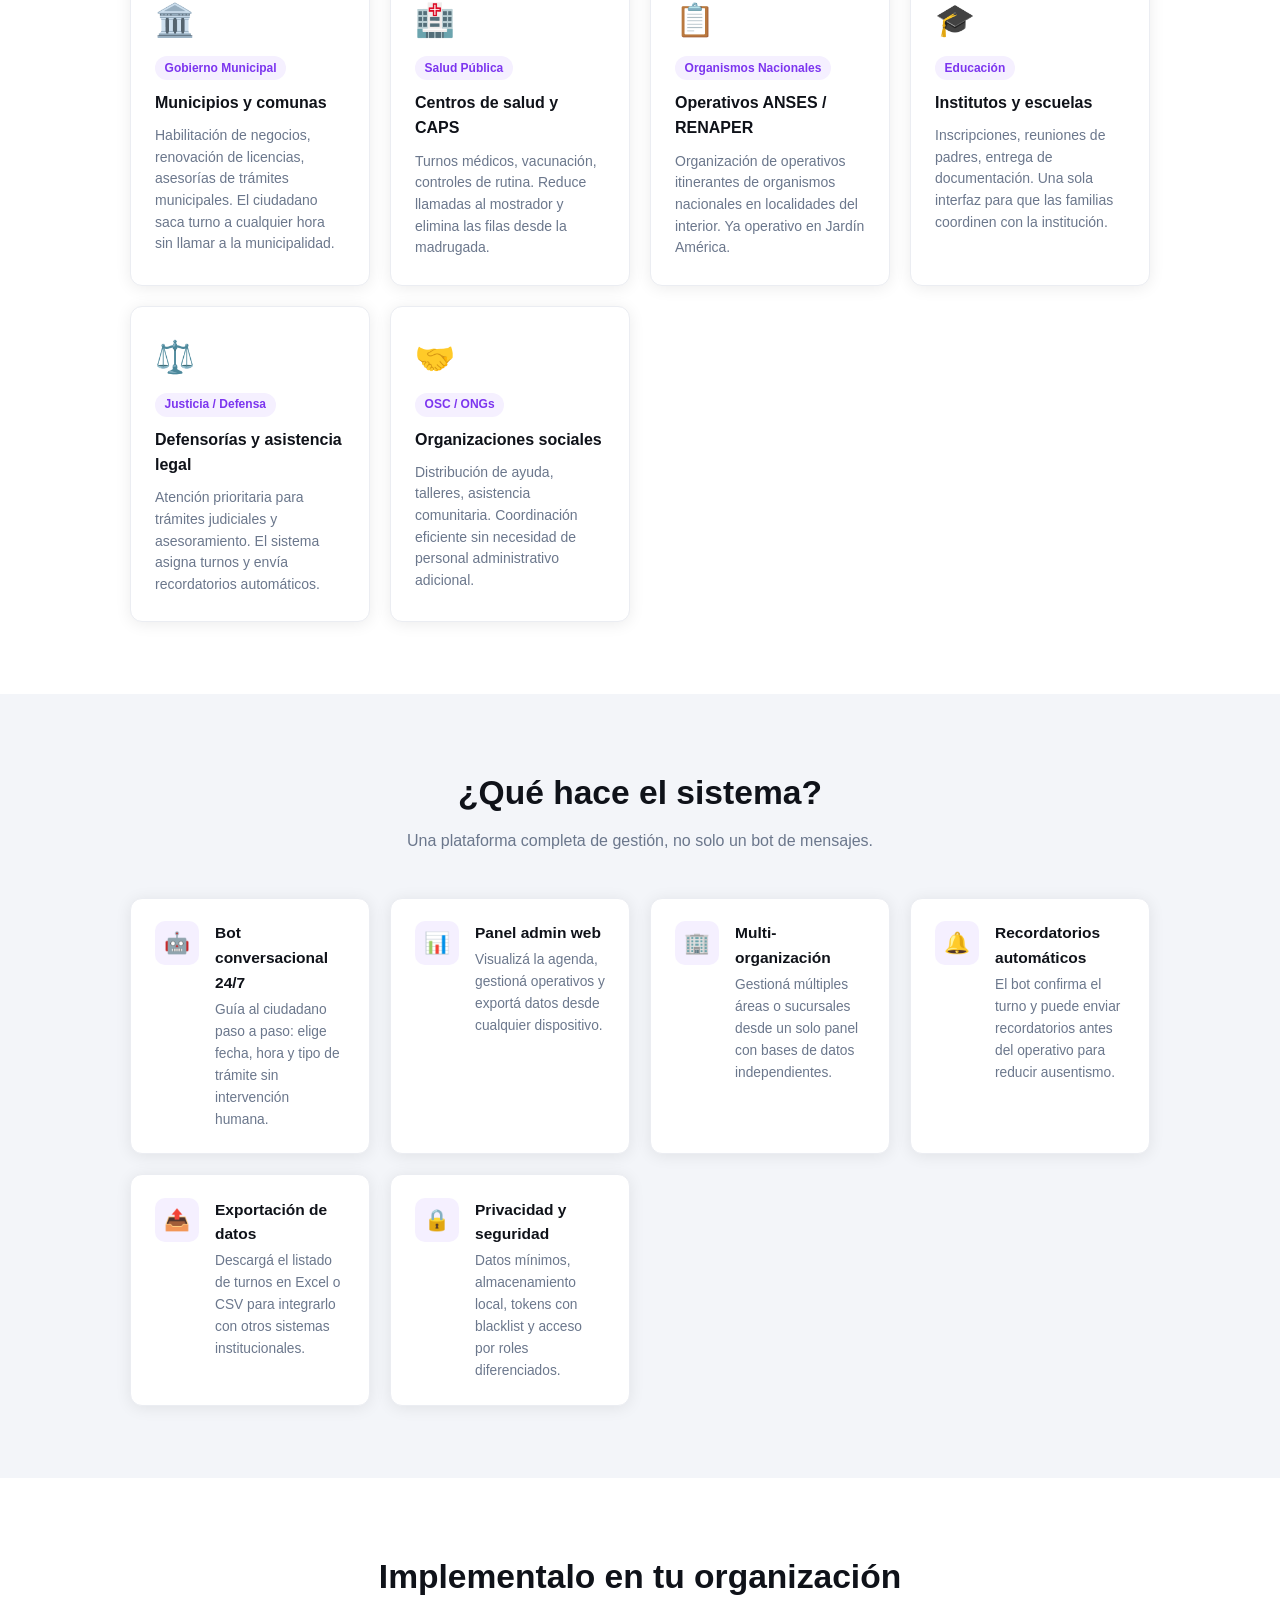
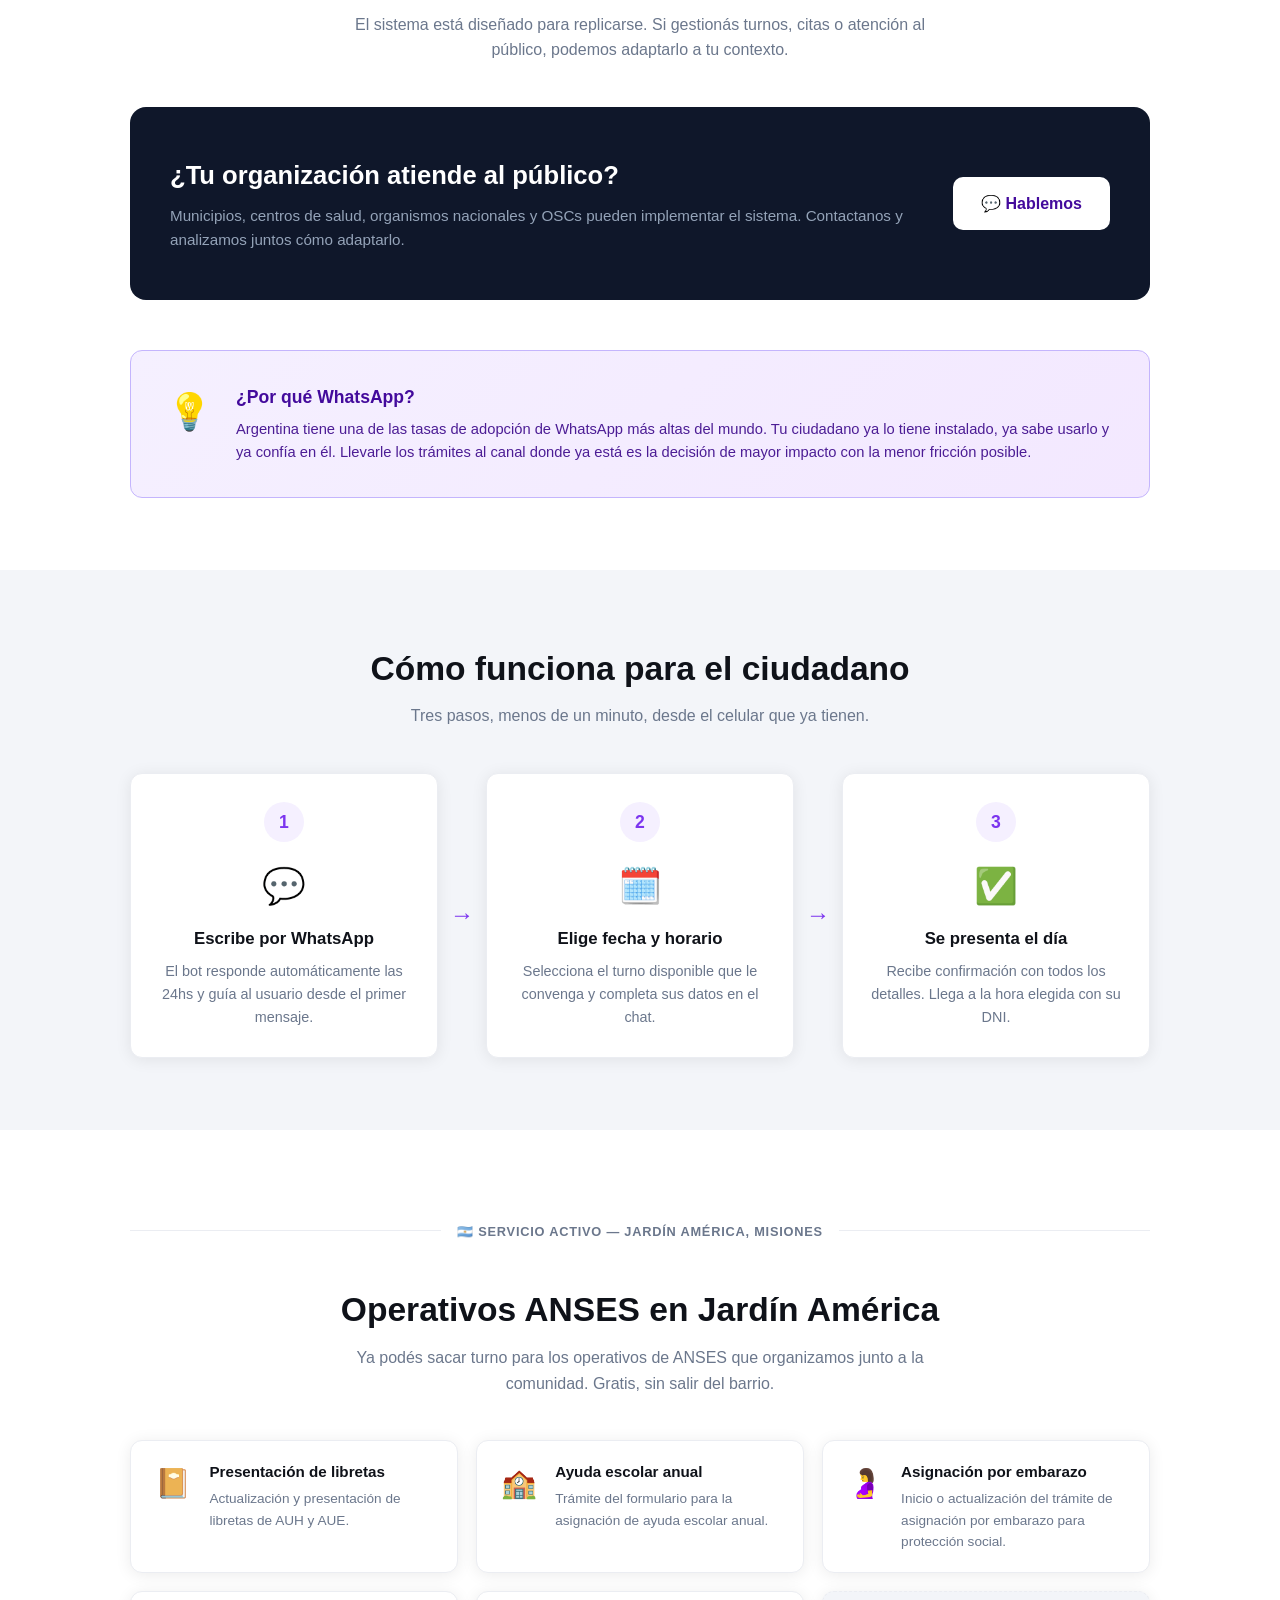
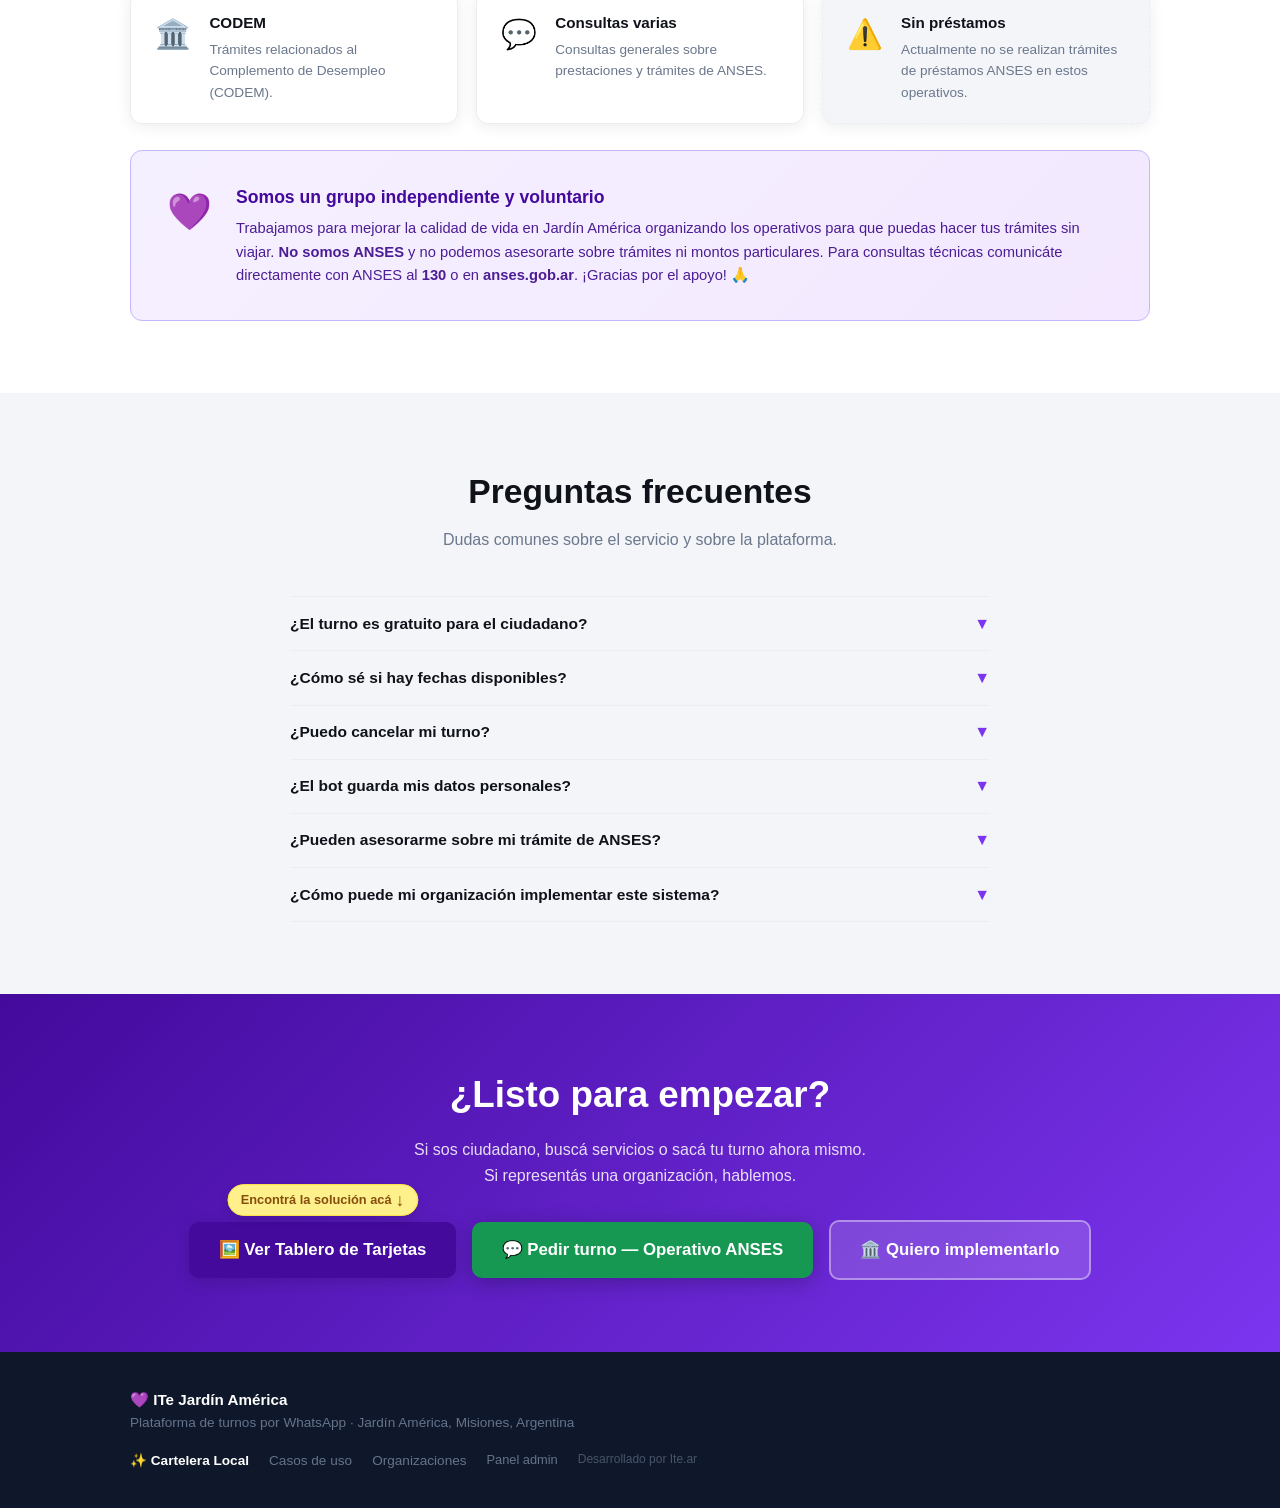
==== commit 24bf30c4: "design: apply new harmonized colors (violeta roxo & emerald green) and update design manual" ====
--- a/index.html
+++ b/index.html
@@ -13,19 +13,19 @@
   <style>
     /* ── Variables ─────────────────────────────────────────── */
     :root {
-      --purple:       #7c3aed;
-      --purple-dark:  #5b21b6;
-      --purple-light: #ede9fe;
-      --purple-mid:   #8b5cf6;
+      --purple:       #7c35ef;
+      --purple-dark:  #430a9c;
+      --purple-light: #f5f0ff;
+      --purple-mid:   #9456ff;
       --blue-ar:      #0055A4;
-      --green-wa:     #25d366;
-      --green-wa-dk:  #128c4a;
+      --green-wa:     #169853;
+      --green-wa-dk:  #0e753e;
       --teal:         #0d9488;
       --amber:        #d97706;
-      --text:         #1f2937;
-      --muted:        #6b7280;
-      --border:       #e5e7eb;
-      --bg-alt:       #f9fafb;
+      --text:         #0f1219;
+      --muted:        #6b778c;
+      --border:       #ebedf2;
+      --bg-alt:       #f3f5f9;
       --radius:       12px;
       --shadow:       0 2px 16px rgba(0,0,0,.08);
       --shadow-md:    0 4px 24px rgba(0,0,0,.12);
@@ -112,14 +112,14 @@
       background: linear-gradient(135deg, var(--purple) 0%, var(--purple-mid) 100%);
       padding: .35rem .85rem;
       border-radius: 99px;
-      box-shadow: 0 2px 10px rgba(124, 58, 237, 0.2);
+      box-shadow: 0 2px 10px rgba(124, 53, 239, 0.2);
       transition: transform 0.2s, box-shadow 0.2s !important;
       display: inline-flex;
       align-items: center;
     }
     .nav-cartelera-badge:hover {
       transform: scale(1.05);
-      box-shadow: 0 4px 15px rgba(124, 58, 237, 0.35);
+      box-shadow: 0 4px 15px rgba(124, 53, 239, 0.35);
       color: #fff !important;
     }
     .btn-wa-nav {
@@ -227,7 +227,7 @@
     .btn-cartelera-hero:hover {
       background: var(--purple-light);
       transform: translateY(-2px);
-      box-shadow: 0 6px 24px rgba(124, 58, 237, 0.25);
+      box-shadow: 0 6px 24px rgba(124, 53, 239, 0.25);
     }
     .hero-note {
       margin-top: 1.5rem;
@@ -564,7 +564,7 @@
       background: var(--green-wa); color: #fff;
       width: 3.5rem; height: 3.5rem; border-radius: 50%;
       display: flex; align-items: center; justify-content: center;
-      box-shadow: 0 4px 20px rgba(37,211,102,.5);
+      box-shadow: 0 4px 20px rgba(22, 152, 83, 0.5);
       transition: transform .2s, background .2s; font-size: 1.6rem;
     }
     .wa-float:hover { transform: scale(1.1); background: var(--green-wa-dk); }
@@ -594,7 +594,7 @@
 
     /* ── Cartelera Banner ────────────────────────────────────── */
     .cartelera-card {
-      background: linear-gradient(135deg, #7c3aed 0%, #5b21b6 50%, #4c1d95 100%);
+      background: linear-gradient(135deg, var(--purple) 0%, var(--purple-mid) 50%, var(--purple-dark) 100%);
       border: 1px solid rgba(255, 255, 255, 0.15);
       border-radius: 16px;
       padding: 3rem 2.5rem;
@@ -602,7 +602,7 @@
       grid-template-columns: 1fr 220px;
       gap: 2rem;
       align-items: center;
-      box-shadow: 0 10px 30px rgba(124, 58, 237, 0.25);
+      box-shadow: 0 10px 30px rgba(124, 53, 239, 0.25);
       position: relative;
       overflow: hidden;
     }
@@ -630,13 +630,13 @@
       border-radius: 10px;
       font-weight: 700;
       font-size: 1rem;
-      box-shadow: 0 4px 15px rgba(37, 211, 102, 0.4);
+      box-shadow: 0 4px 15px rgba(22, 152, 83, 0.4);
       transition: background 0.2s, transform 0.15s, box-shadow 0.2s;
     }
     .btn-cartelera:hover {
       background: var(--green-wa-dk);
       transform: translateY(-2px);
-      box-shadow: 0 6px 20px rgba(37, 211, 102, 0.5);
+      box-shadow: 0 6px 20px rgba(22, 152, 83, 0.5);
     }
     .cartelera-preview {
       display: flex;
@@ -668,7 +668,7 @@
       transform: rotate(5deg) translate(0px, 5px);
       z-index: 3;
       border-color: var(--purple);
-      box-shadow: 0 6px 15px rgba(124, 58, 237, 0.2);
+      box-shadow: 0 6px 15px rgba(124, 53, 239, 0.2);
     }
     .preview-tarjeta.f3 {
       transform: rotate(15deg) translate(40px, -10deg);
@@ -747,13 +747,13 @@
         Explorá nuestra cartelera digital de tarjetas interactivas. Encontrá servicios y comercios locales en Jardín América y contactalos al instante por WhatsApp, directo y sin vueltas.
       </p>
       <div class="hero-cta">
-        <a class="btn-primary" href="tablero.html" style="position: relative; background: var(--purple-mid); box-shadow: 0 4px 15px rgba(124, 58, 237, 0.35);">
+        <a class="btn-primary" href="tablero.html" style="position: relative; background: var(--purple-mid); box-shadow: 0 4px 15px rgba(124, 53, 239, 0.35);">
           <span class="cta-suggestion">
             Encontrá la solución acá <span class="cta-arrow">↓</span>
           </span>
           🖼️ Ver Tablero de Tarjetas
         </a>
-        <a class="btn-primary" href="#" onclick="irAlAdmin('Hola! Quiero publicar mi tarjeta'); return false;" style="background: var(--green-wa); box-shadow: 0 4px 15px rgba(37, 211, 102, 0.35);">
+        <a class="btn-primary" href="#" onclick="irAlAdmin('Hola! Quiero publicar mi tarjeta'); return false;" style="background: var(--green-wa); box-shadow: 0 4px 15px rgba(22, 152, 83, 0.35);">
           📲 Sumar mi Tarjeta Gratis
         </a>
       </div>
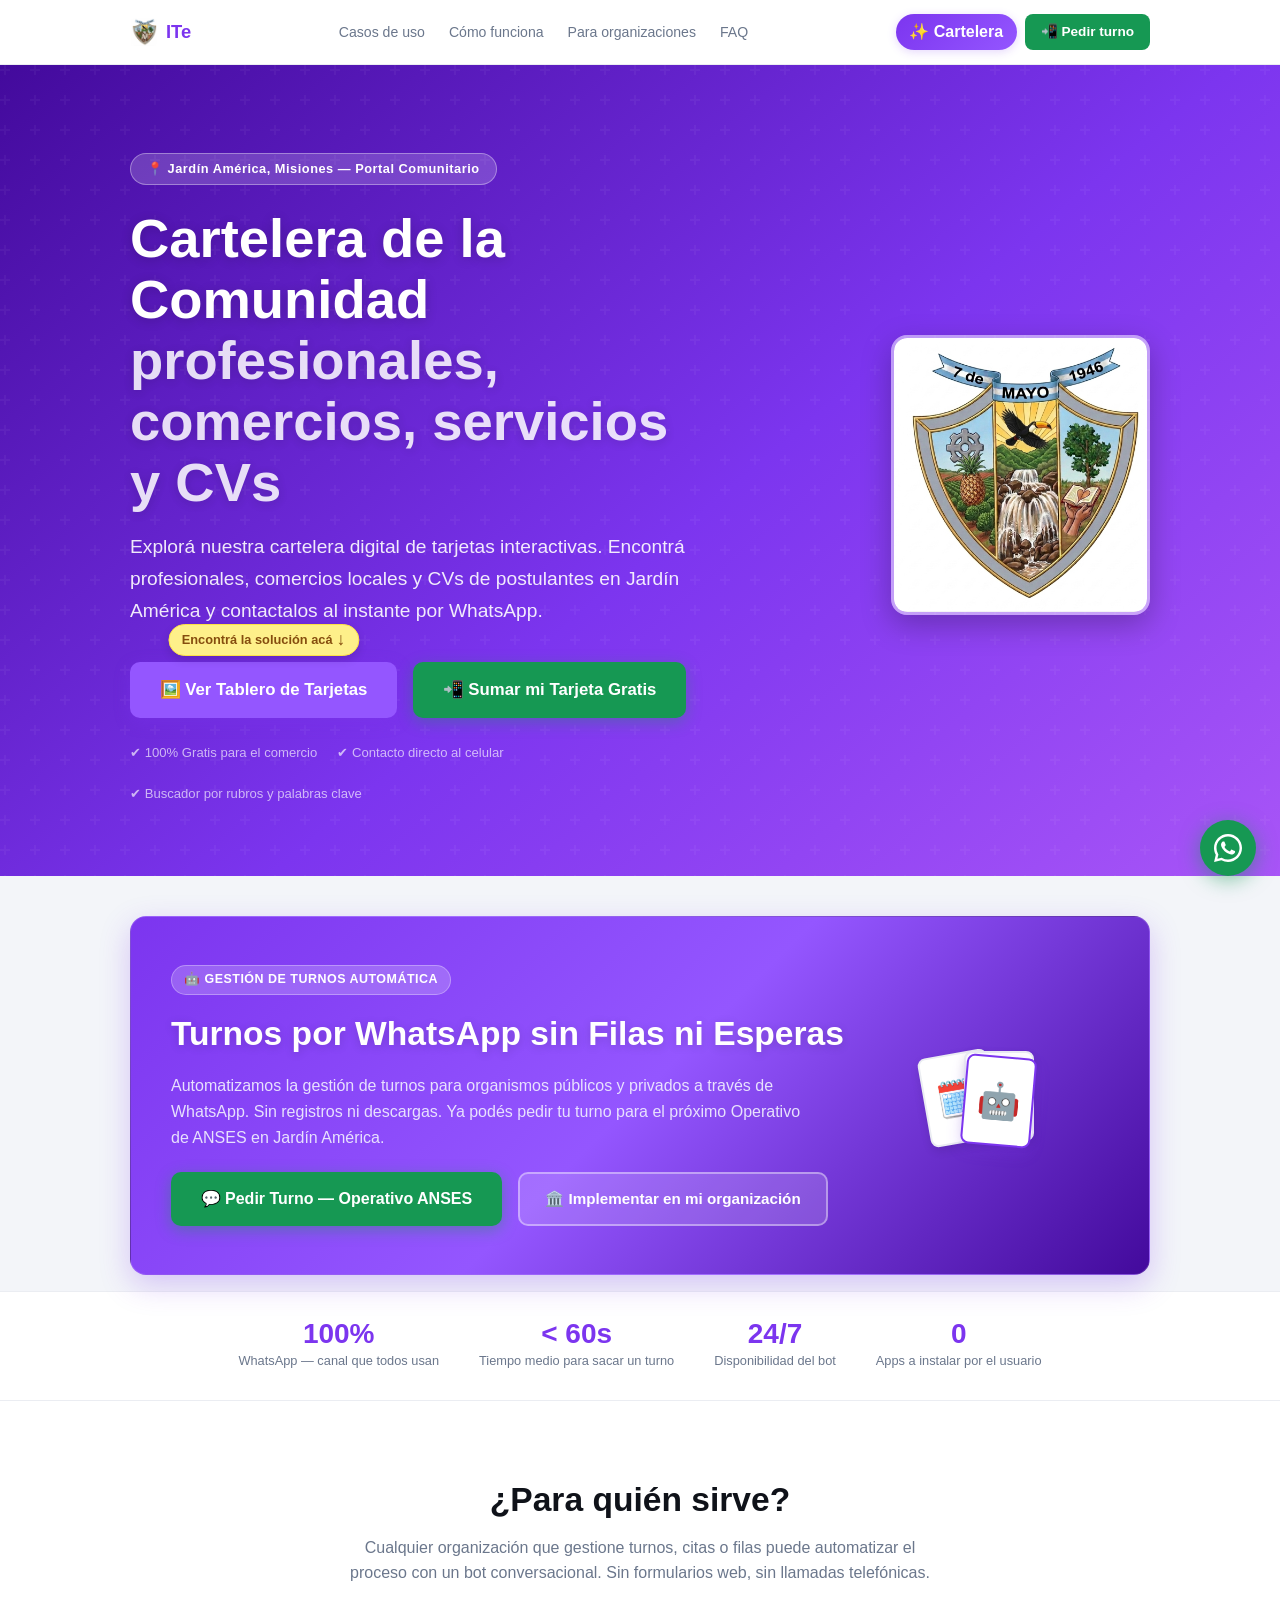
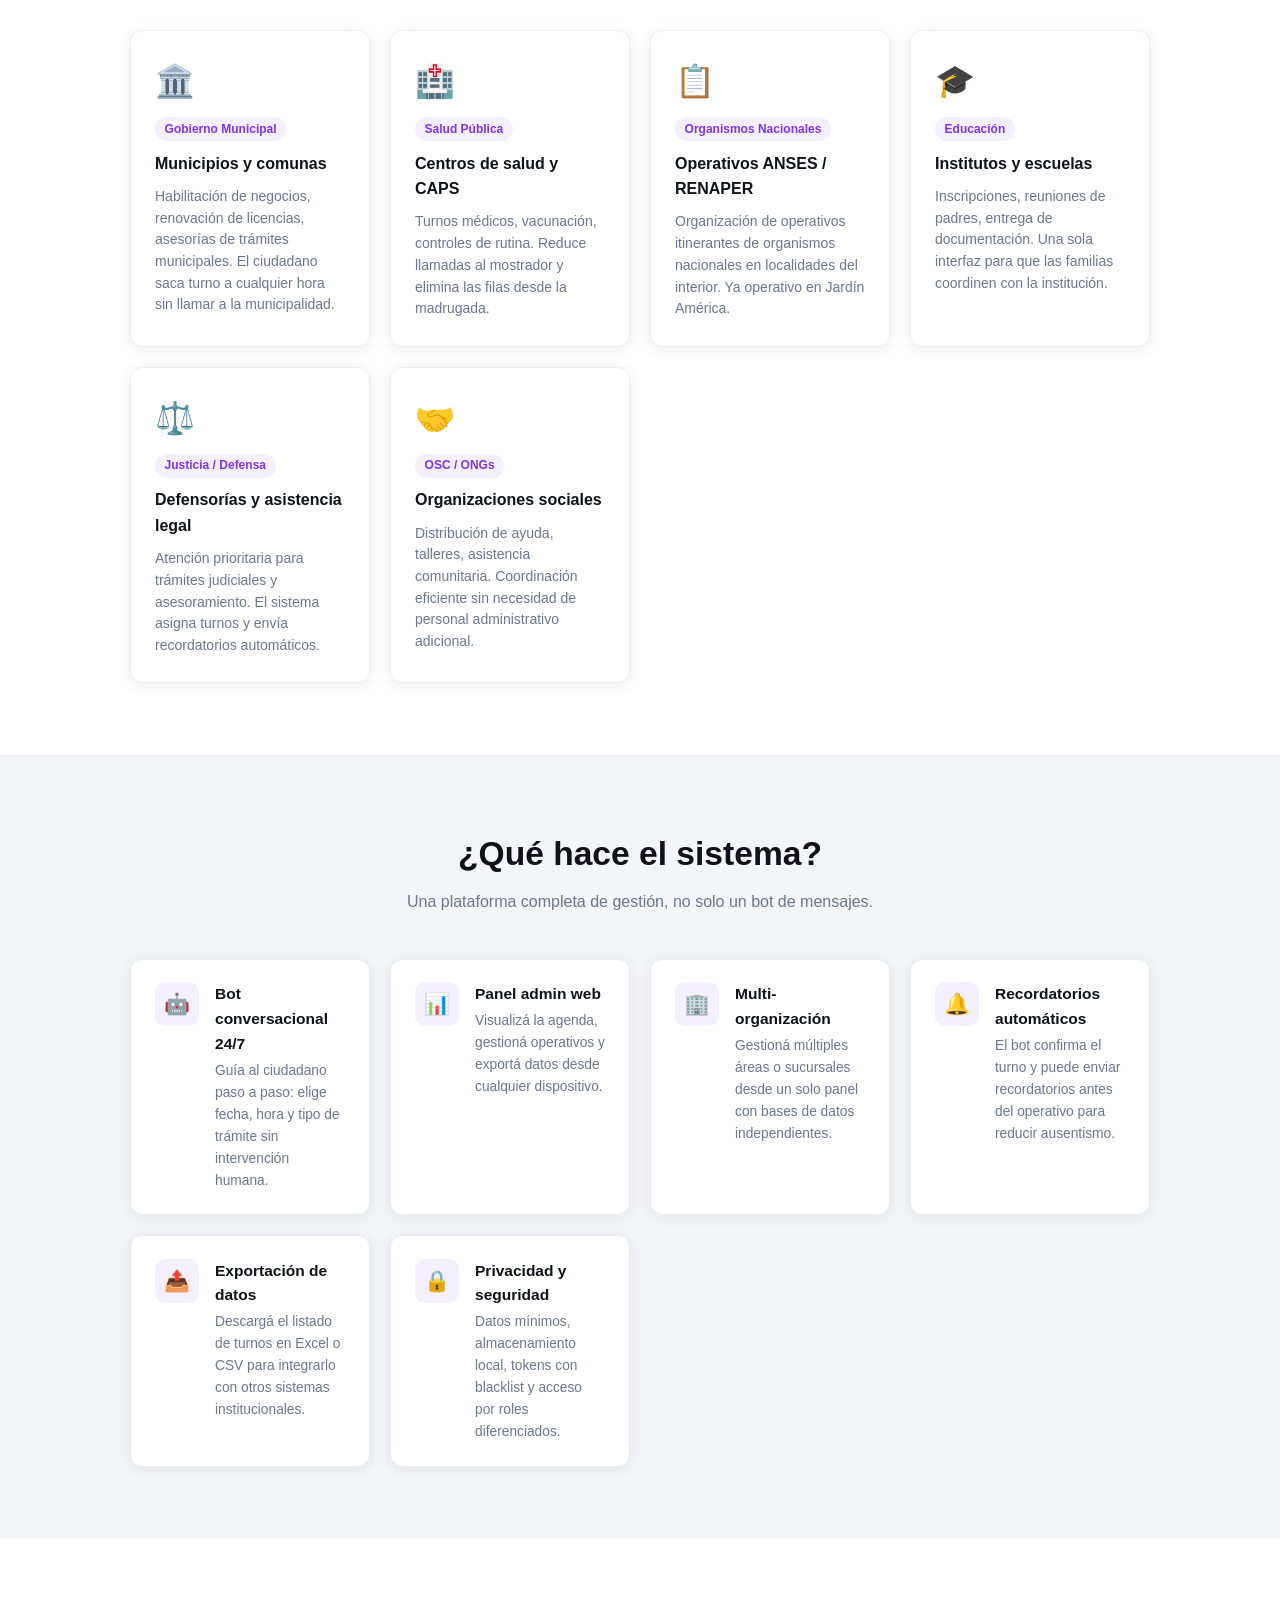
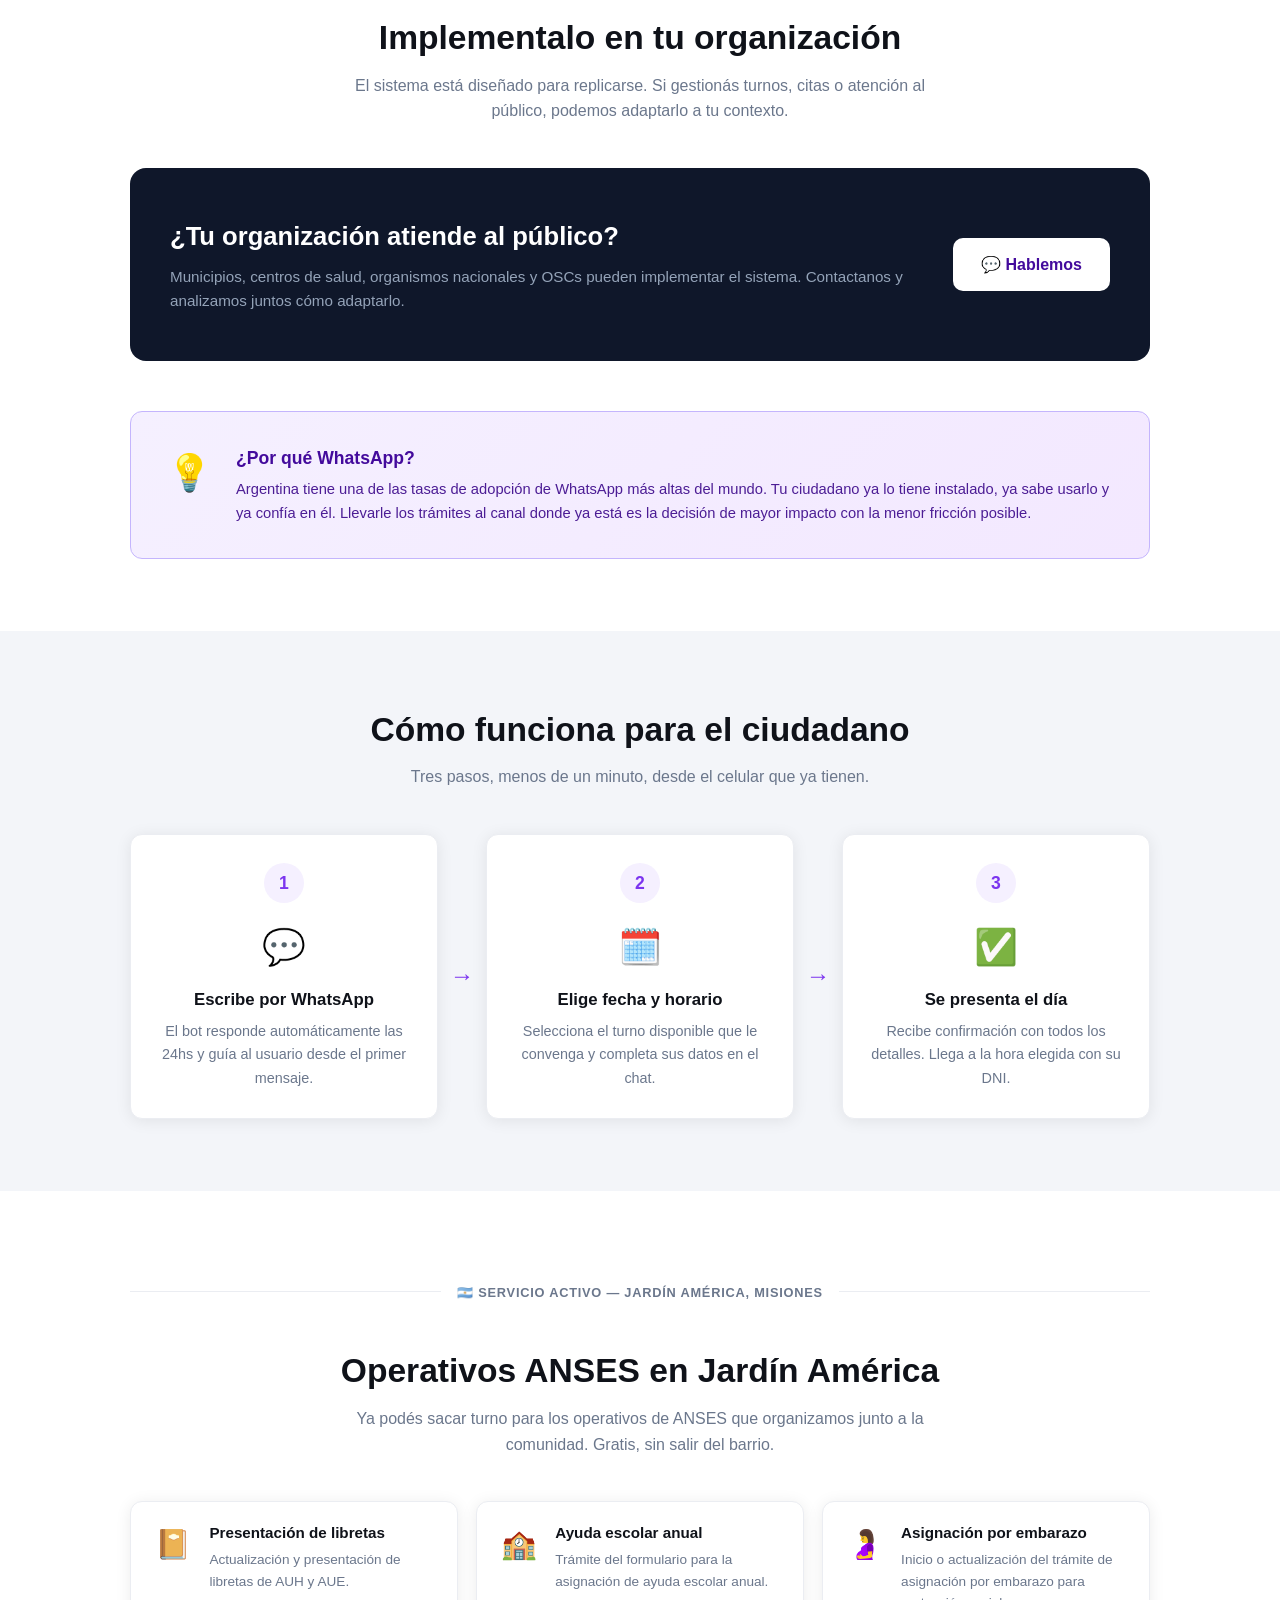
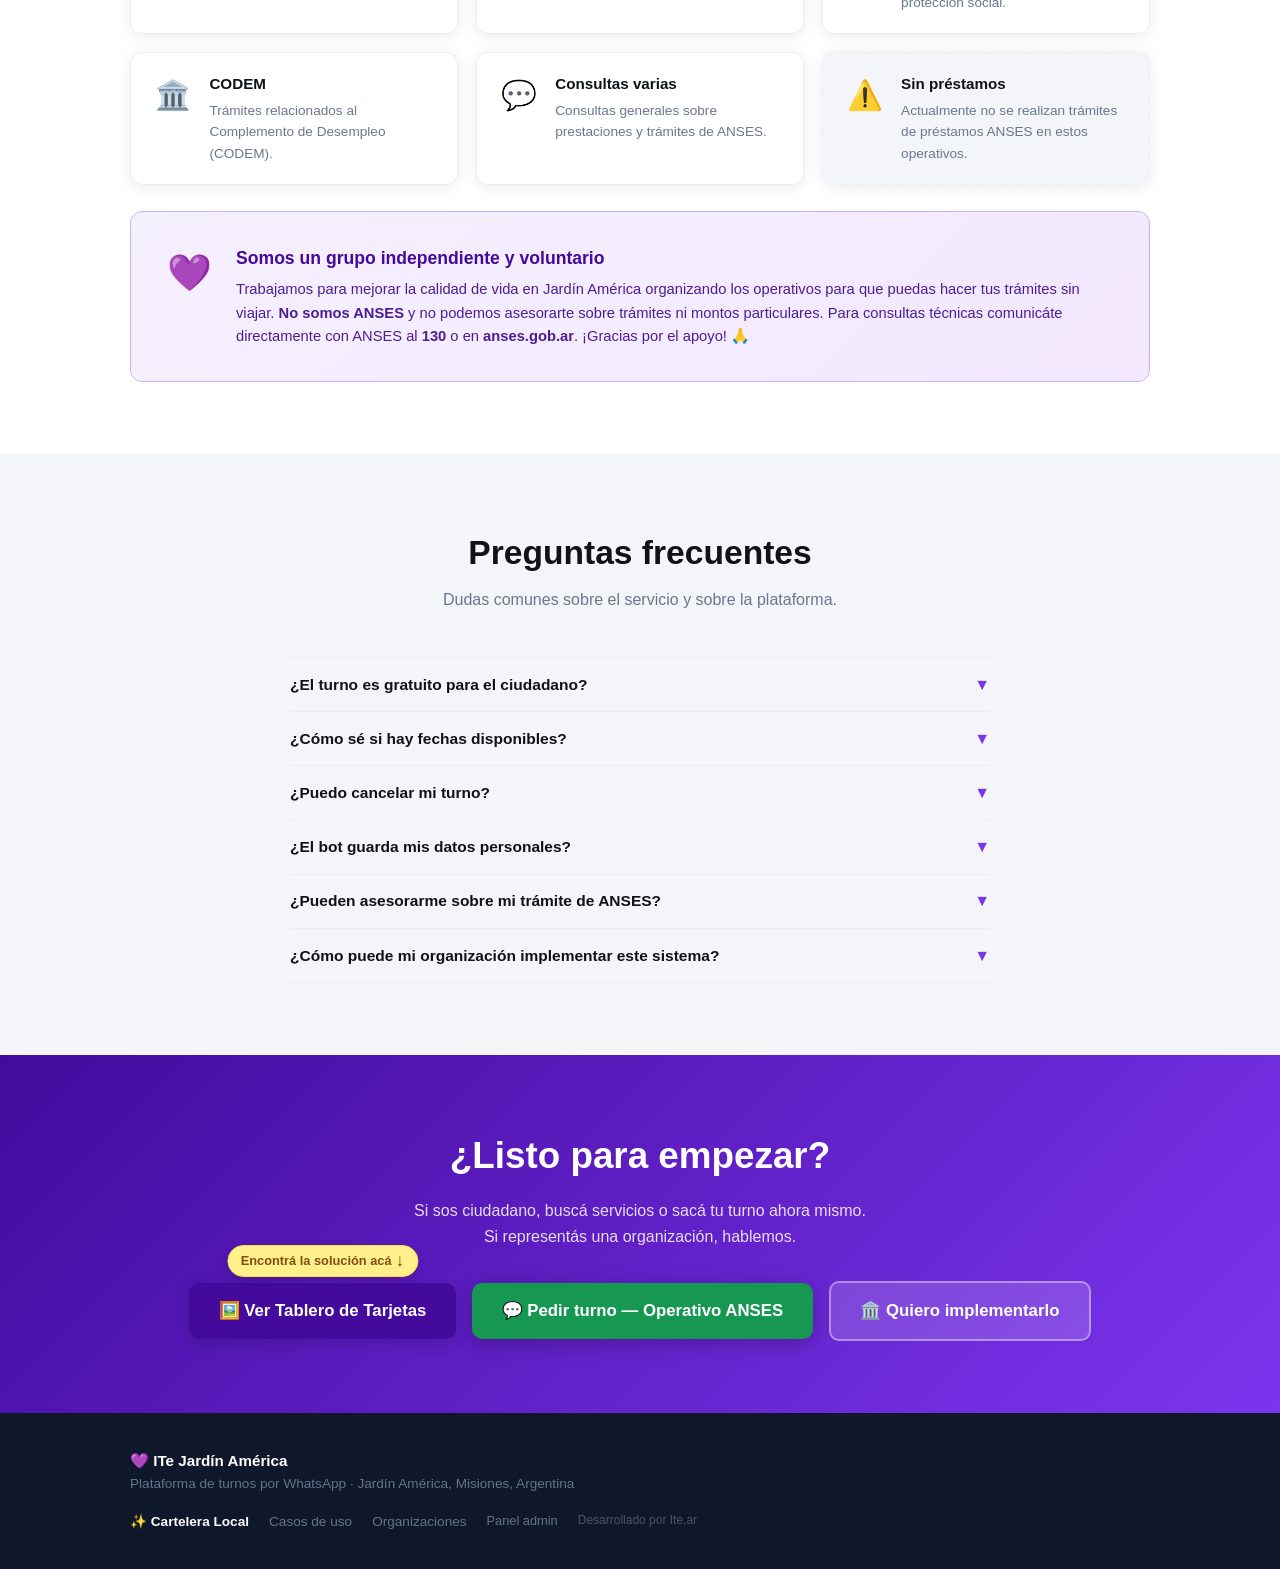
==== commit 4a304c51: "feat: add personal CVs section, mock cards, and update documentation" ====
--- a/index.html
+++ b/index.html
@@ -742,9 +742,9 @@
   <div class="container hero-layout">
     <div class="hero-text-side">
       <span class="hero-badge">📍 Jardín América, Misiones — Portal Comunitario</span>
-      <h1>Cartelera de la Comunidad<br><span>profesionales, comercios y servicios</span></h1>
+      <h1>Cartelera de la Comunidad<br><span>profesionales, comercios, servicios y CVs</span></h1>
       <p class="hero-desc">
-        Explorá nuestra cartelera digital de tarjetas interactivas. Encontrá servicios y comercios locales en Jardín América y contactalos al instante por WhatsApp, directo y sin vueltas.
+        Explorá nuestra cartelera digital de tarjetas interactivas. Encontrá profesionales, comercios locales y CVs de postulantes en Jardín América y contactalos al instante por WhatsApp.
       </p>
       <div class="hero-cta">
         <a class="btn-primary" href="tablero.html" style="position: relative; background: var(--purple-mid); box-shadow: 0 4px 15px rgba(124, 53, 239, 0.35);">
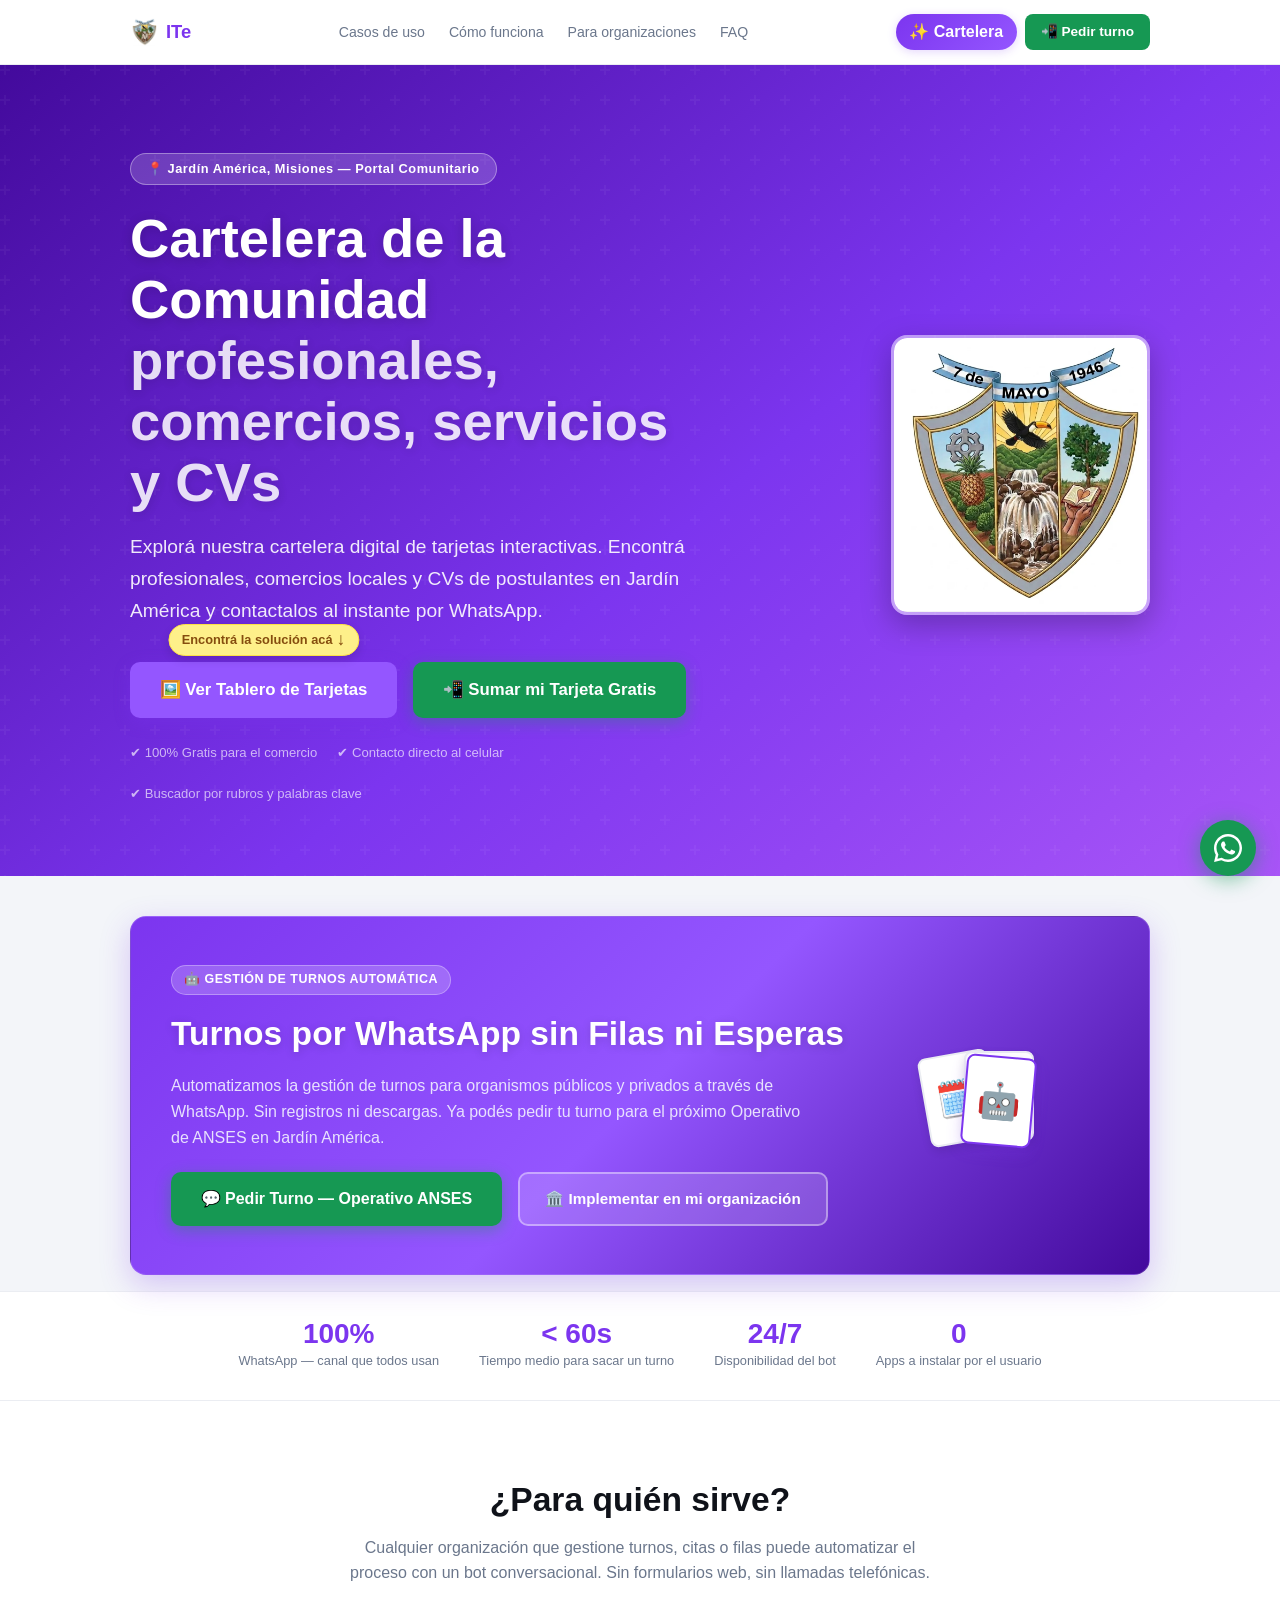
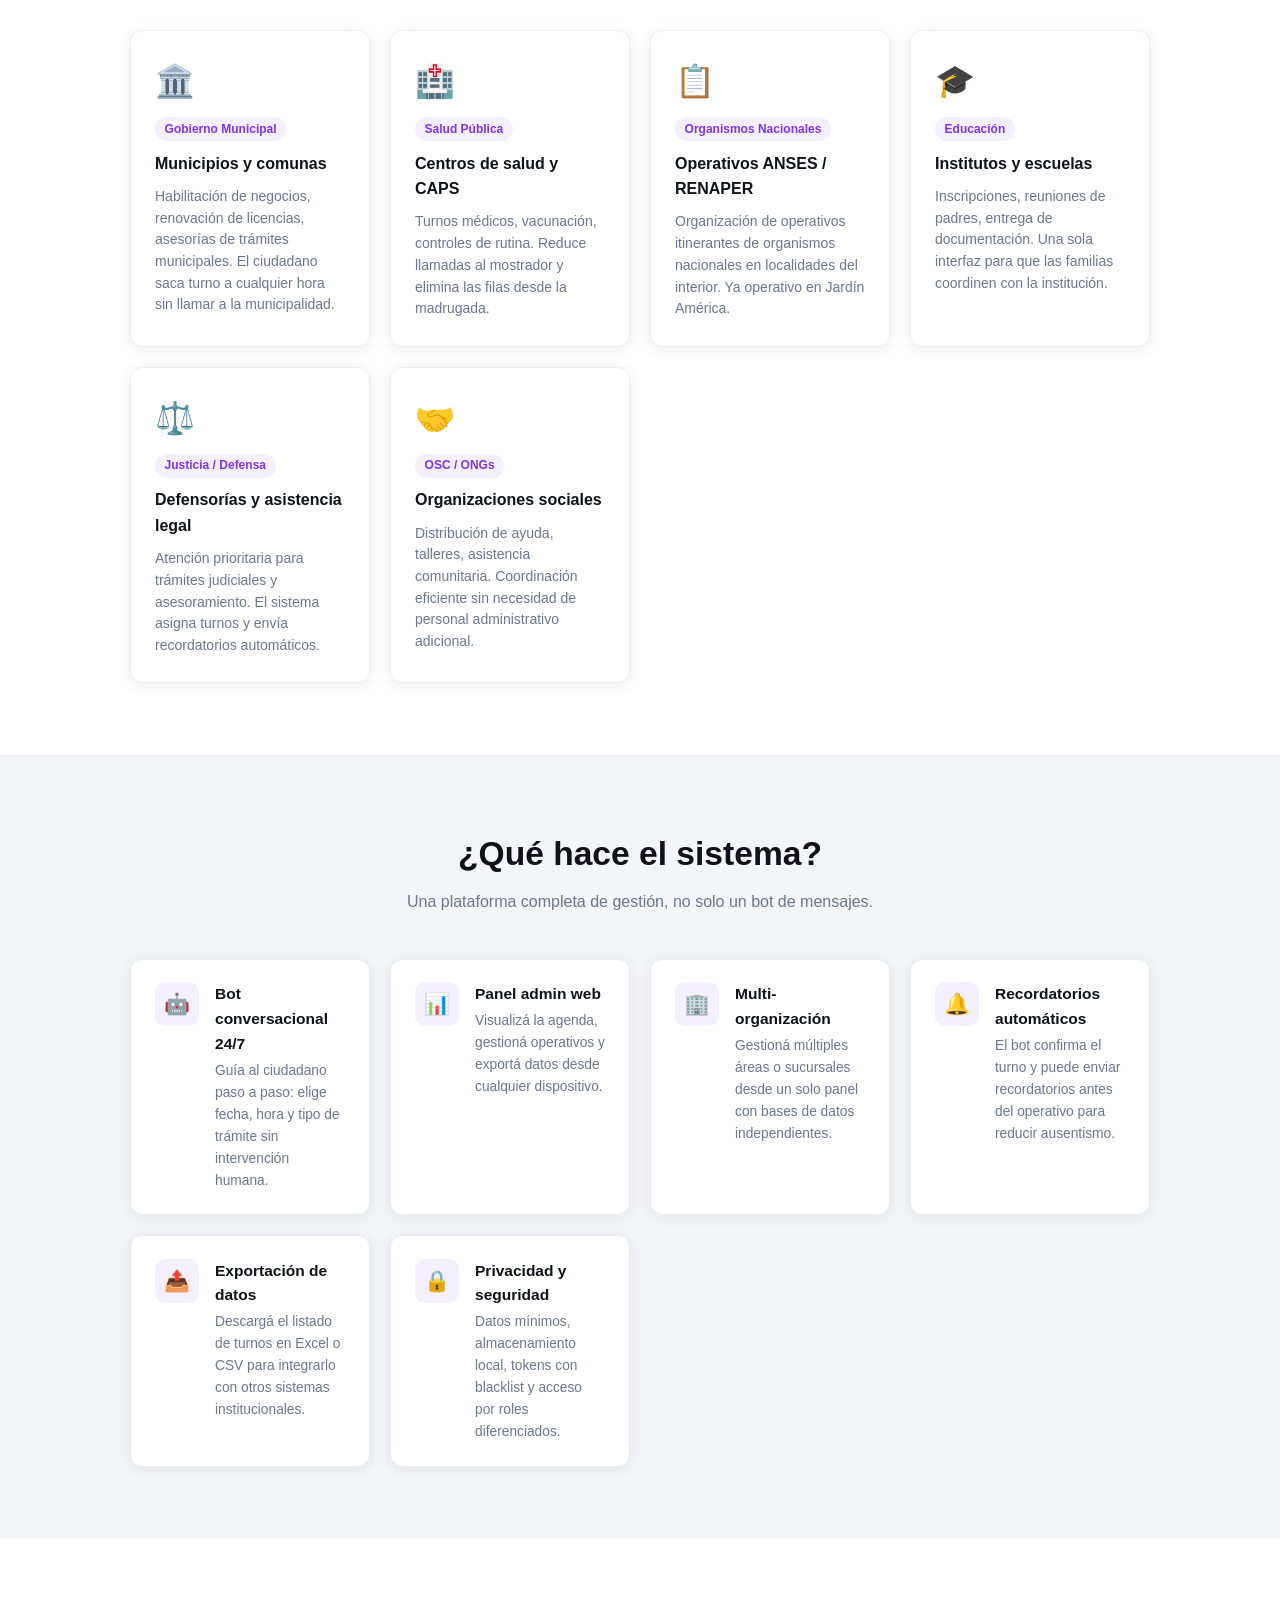
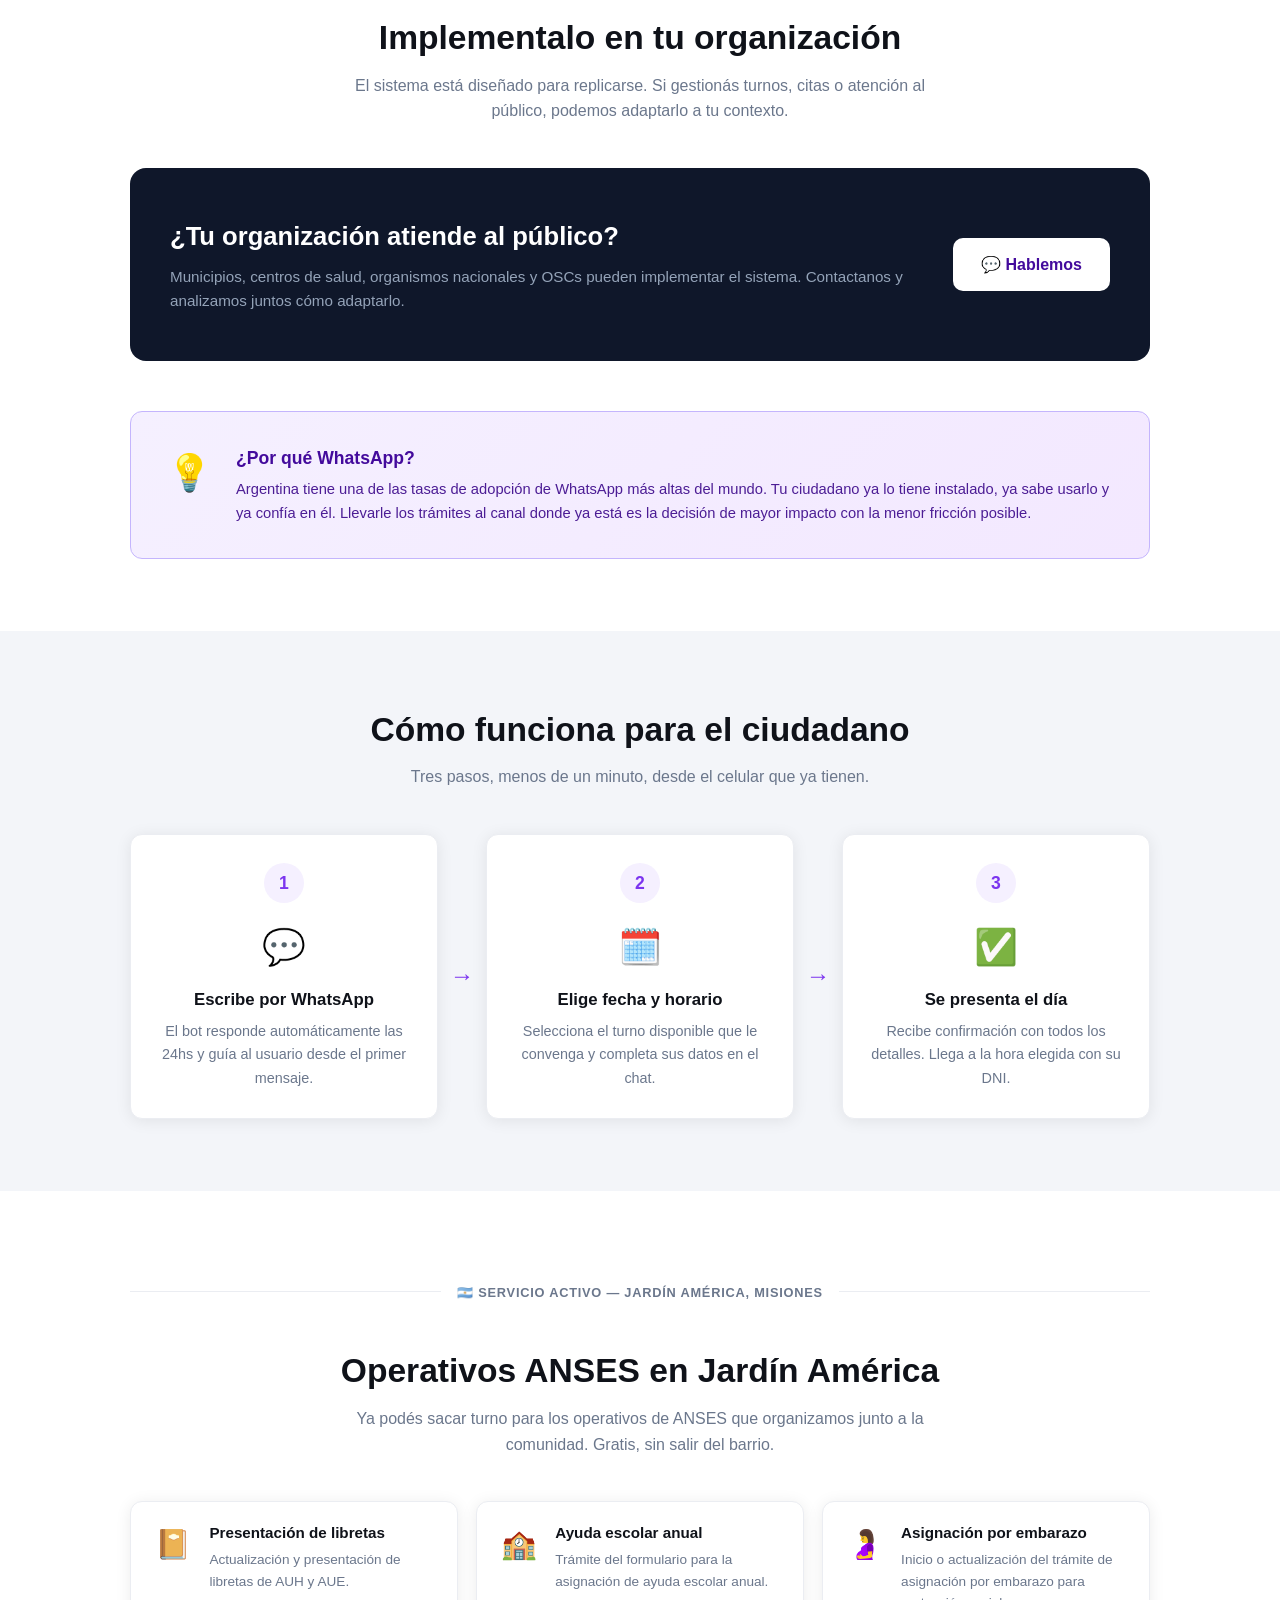
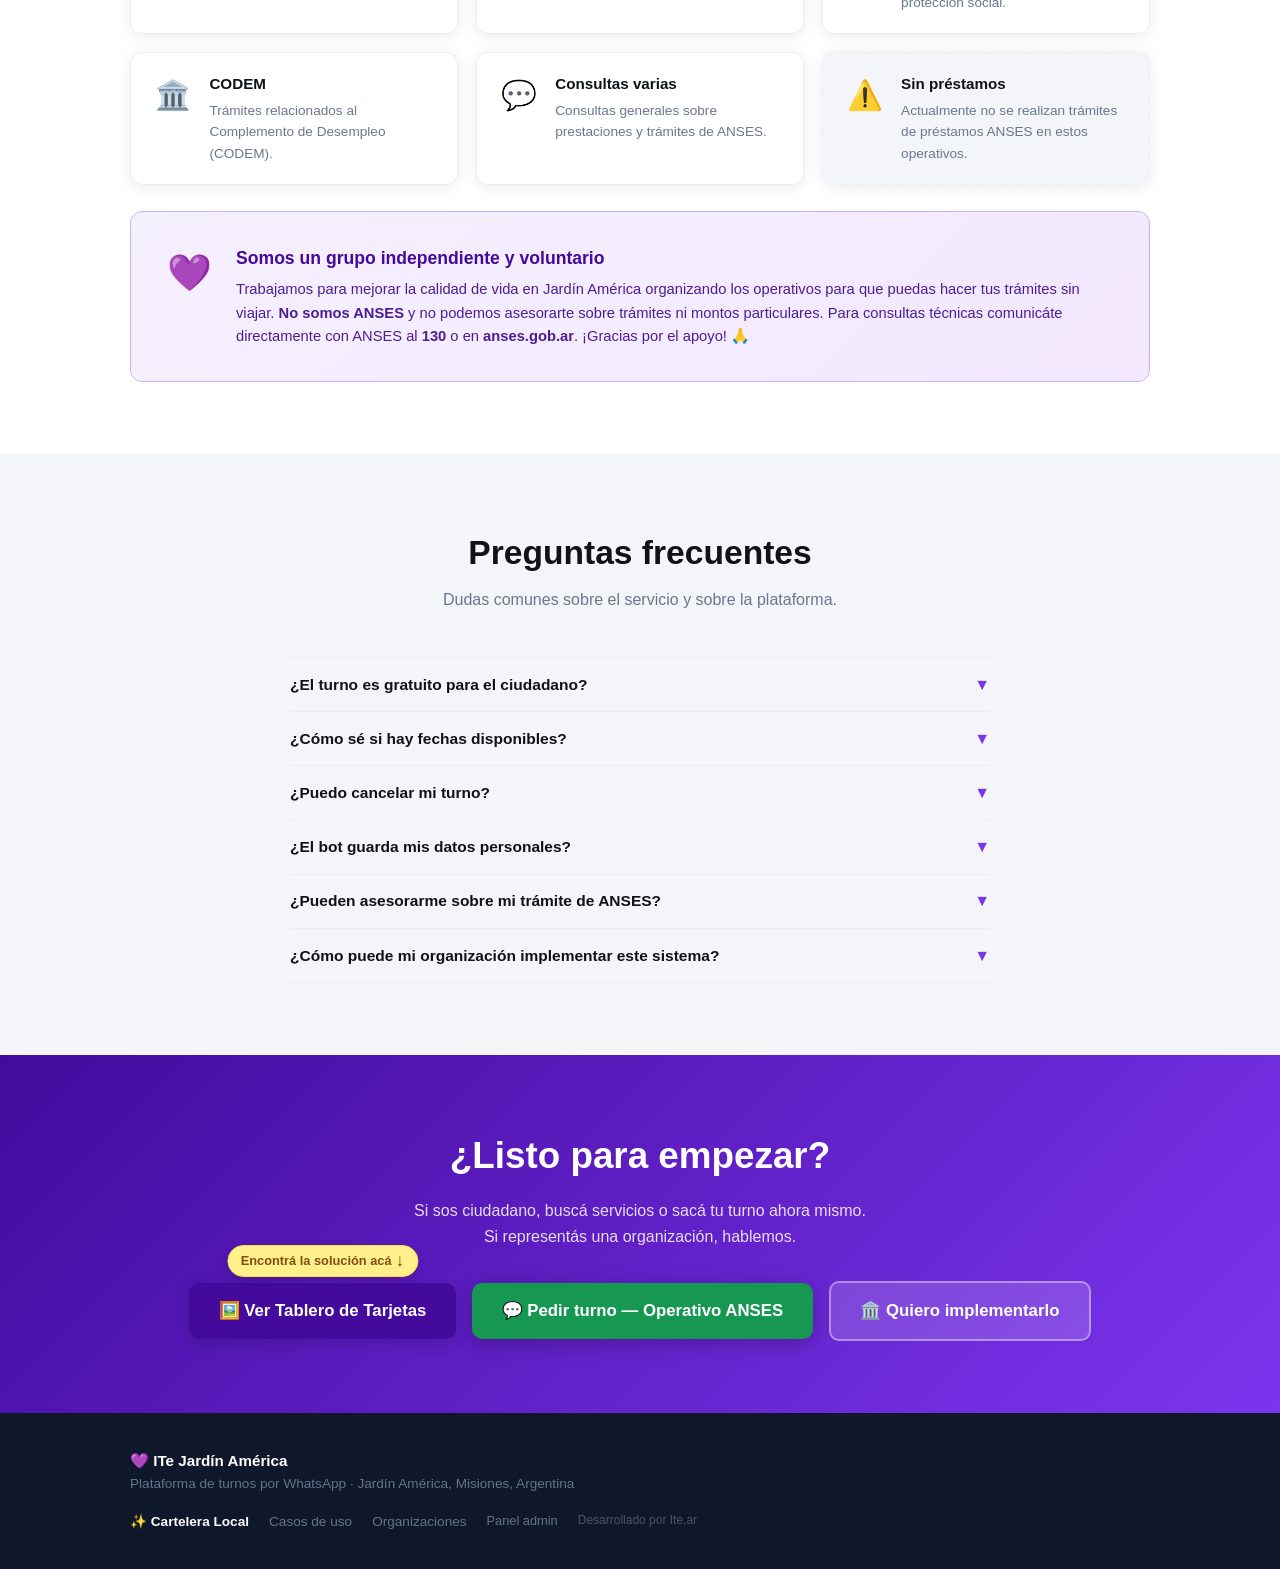
==== commit 0f9c5577: "refactor: optimize site - WebP images, shared CSS/JS, fix broken links and improve accessibility" ====
--- a/index.html
+++ b/index.html
@@ -3,48 +3,45 @@
 <head>
   <meta charset="UTF-8">
   <meta name="viewport" content="width=device-width, initial-scale=1.0">
-  <title>ITe — Gestión de turnos por WhatsApp</title>
-  <meta name="description" content="Automatizá la gestión de turnos para tu organización con WhatsApp. Sin apps, sin esperas, sin complicaciones. Municipios, centros de salud, organismos públicos y más.">
-  <meta property="og:title" content="ITe — Gestión de turnos por WhatsApp">
-  <meta property="og:description" content="Plataforma de turnos conversacional para organizaciones públicas y privadas. Operativos ANSES en Jardín América y más.">
+  <title>ITe — Cartelera de la Comunidad y Turnos por WhatsApp</title>
+  <meta name="description" content="Cartelera digital de Jardín América: profesionales, comercios, servicios y CVs con contacto directo por WhatsApp. Gestión de turnos por WhatsApp sin apps, sin esperas.">
+  <meta property="og:title" content="ITe — Cartelera de la Comunidad y Turnos por WhatsApp">
+  <meta property="og:description" content="Cartelera digital de profesionales, comercios, servicios y CVs en Jardín América, Misiones, con contacto directo por WhatsApp y gestión de turnos sin filas.">
   <meta property="og:type" content="website">
-  <meta property="og:url" content="https://jardinamerica.ar">
+  <meta property="og:url" content="https://jardinamerica.ar/">
+  <meta property="og:site_name" content="ITe Jardín América">
+  <meta property="og:locale" content="es_AR">
+  <meta property="og:image" content="https://jardinamerica.ar/assets/escudo_jardin_america.jpg">
+  <meta name="twitter:card" content="summary_large_image">
+  <meta name="twitter:title" content="ITe — Cartelera de la Comunidad y Turnos por WhatsApp">
+  <meta name="twitter:description" content="Cartelera digital de Jardín América con contacto directo por WhatsApp y gestión de turnos sin filas.">
+  <meta name="twitter:image" content="https://jardinamerica.ar/assets/escudo_jardin_america.jpg">
+  <link rel="canonical" href="https://jardinamerica.ar/">
   <link rel="icon" href="data:image/svg+xml,<svg xmlns='http://www.w3.org/2000/svg' viewBox='0 0 100 100'><text y='.9em' font-size='90'>💜</text></svg>">
+  <link rel="stylesheet" href="assets/style.css">
+  <script type="application/ld+json">
+  {
+    "@context": "https://schema.org",
+    "@type": "SoftwareApplication",
+    "name": "ITe Jardín América",
+    "url": "https://jardinamerica.ar/",
+    "applicationCategory": "BusinessApplication",
+    "operatingSystem": "WhatsApp Web / iOS / Android",
+    "description": "Plataforma de gestión de turnos por WhatsApp sin apps ni esperas para municipios, centros de salud y organizaciones en Jardín América, Misiones.",
+    "areaServed": {
+      "@type": "AdministrativeArea",
+      "name": "Jardín América, Misiones, Argentina"
+    },
+    "publisher": {
+      "@type": "Organization",
+      "name": "ITe.ar",
+      "url": "https://jardinamerica.ar/"
+    }
+  }
+  </script>
+
   <style>
-    /* ── Variables ─────────────────────────────────────────── */
-    :root {
-      --purple:       #7c35ef;
-      --purple-dark:  #430a9c;
-      --purple-light: #f5f0ff;
-      --purple-mid:   #9456ff;
-      --blue-ar:      #0055A4;
-      --green-wa:     #169853;
-      --green-wa-dk:  #0e753e;
-      --teal:         #0d9488;
-      --amber:        #d97706;
-      --text:         #0f1219;
-      --muted:        #6b778c;
-      --border:       #ebedf2;
-      --bg-alt:       #f3f5f9;
-      --radius:       12px;
-      --shadow:       0 2px 16px rgba(0,0,0,.08);
-      --shadow-md:    0 4px 24px rgba(0,0,0,.12);
-    }
-
-    /* ── Reset ─────────────────────────────────────────────── */
-    *, *::before, *::after { box-sizing: border-box; margin: 0; padding: 0; }
-    html { scroll-behavior: smooth; }
-    body {
-      font-family: -apple-system, BlinkMacSystemFont, "Segoe UI", Roboto, sans-serif;
-      color: var(--text);
-      line-height: 1.6;
-      background: #fff;
-    }
-    img { max-width: 100%; }
-    a { color: inherit; text-decoration: none; }
-
     /* ── Layout helpers ────────────────────────────────────── */
-    .container   { max-width: 1060px; margin: 0 auto; padding: 0 1.25rem; }
     .section     { padding: 4.5rem 0; }
     .section-alt { background: var(--bg-alt); }
     .section-title {
@@ -66,43 +63,7 @@
     .grid-2 { display: grid; grid-template-columns: repeat(auto-fit, minmax(280px, 1fr)); gap: 1.1rem; }
     .grid-4 { display: grid; grid-template-columns: repeat(auto-fit, minmax(200px, 1fr)); gap: 1rem; }
 
-    /* ── Badges ────────────────────────────────────────────── */
-    .badge {
-      display: inline-block;
-      padding: .25rem .75rem;
-      border-radius: 99px;
-      font-size: .78rem;
-      font-weight: 700;
-      letter-spacing: .04em;
-    }
-    .badge-purple { background: var(--purple-light); color: var(--purple-dark); }
-    .badge-green  { background: #d1fae5; color: #065f46; }
-    .badge-amber  { background: #fef3c7; color: #92400e; }
-
-    /* ── Navbar ────────────────────────────────────────────── */
-    .navbar {
-      position: sticky;
-      top: 0;
-      z-index: 100;
-      background: rgba(255,255,255,.93);
-      backdrop-filter: blur(10px);
-      border-bottom: 1px solid var(--border);
-      padding: .85rem 0;
-    }
-    .navbar .container {
-      display: flex;
-      align-items: center;
-      justify-content: space-between;
-      gap: 1rem;
-    }
-    .navbar-brand {
-      font-weight: 800;
-      font-size: 1.15rem;
-      color: var(--purple);
-      display: flex;
-      align-items: center;
-      gap: .4rem;
-    }
+    /* ── Navbar (específico index) ─────────────────────────── */
     .navbar-links { display: flex; gap: 1.5rem; font-size: .88rem; align-items: center; }
     .navbar-links a { color: var(--muted); transition: color .2s; }
     .navbar-links a:hover { color: var(--purple); }
@@ -176,12 +137,6 @@
       line-height: 1.65;
     }
     .hero-cta { display: flex; gap: 1rem; justify-content: center; flex-wrap: wrap; align-items: center; position: relative; z-index: 2; }
-    .hero-overlay-link {
-      position: absolute;
-      inset: 0;
-      z-index: 1;
-      cursor: pointer;
-    }
     .btn-primary {
       display: inline-flex;
       align-items: center;
@@ -540,23 +495,7 @@
       color: #fff; text-align: center; padding: 4.5rem 0;
     }
     .cta-final h2 { font-size: clamp(1.6rem, 4vw, 2.3rem); font-weight: 800; margin-bottom: .75rem; }
-    .cta-final p  { opacity: .85; margin-bottom: 2rem; font-size: 1rem; max-width: 500px; margin-left: auto; margin-right: auto; margin-bottom: 2rem; }
-
-    /* ── Footer ─────────────────────────────────────────────── */
-    footer {
-      background: #0f172a;
-      color: #64748b;
-      padding: 2.25rem 0;
-      font-size: .85rem;
-    }
-    footer .container {
-      display: flex; flex-wrap: wrap;
-      justify-content: space-between; align-items: center; gap: 1rem;
-    }
-    footer a { color: #64748b; }
-    footer a:hover { color: #fff; }
-    .footer-brand { color: #fff; font-weight: 700; font-size: .95rem; }
-    .footer-links { display: flex; gap: 1.25rem; flex-wrap: wrap; }
+    .cta-final p  { opacity: .85; margin-bottom: 2rem; font-size: 1rem; max-width: 500px; margin-left: auto; margin-right: auto; }
 
     /* ── WhatsApp float ─────────────────────────────────────── */
     .wa-float {
@@ -708,17 +647,11 @@
 </head>
 <body>
 
-<!-- Números de WhatsApp -->
-<script>
-  const WA_BOT   = '5493743434312'; // Bot Jardín América — turnos ANSES
-  const WA_ADMIN = '5493743454291'; // Superadmin — contacto organizaciones
-</script>
-
 <!-- ── Navbar ───────────────────────────────────────────────── -->
 <nav class="navbar">
   <div class="container">
     <a class="navbar-brand" href="#" style="display: flex; align-items: center; gap: 0.5rem;">
-      <img src="assets/escudo_jardin_america.jpg" alt="Escudo" style="height: 28px; width: 28px; object-fit: contain; border-radius: 4px;">
+      <img src="assets/escudo_jardin_america.webp" alt="Escudo" style="height: 28px; width: 28px; object-fit: contain; border-radius: 4px;">
       ITe
     </a>
     <div class="navbar-links">
@@ -729,7 +662,7 @@
     </div>
     <div style="display: flex; align-items: center; gap: 0.5rem;">
       <a href="tablero.html" class="nav-cartelera-badge">✨ Cartelera</a>
-      <a class="btn-wa-nav" href="#" onclick="irAlBot('Hola! Quiero pedir un turno'); return false;">
+      <a class="btn-wa-nav" href="https://wa.me/5493743434312?text=Hola! Quiero pedir un turno" onclick="irAlBot('Hola! Quiero pedir un turno'); return false;">
         📲 Pedir turno
       </a>
     </div>
@@ -738,7 +671,6 @@
 
 <!-- ── Hero ─────────────────────────────────────────────────── -->
 <section class="hero">
-  <a href="tablero.html" class="hero-overlay-link" aria-label="Ver Tablero de Tarjetas"></a>
   <div class="container hero-layout">
     <div class="hero-text-side">
       <span class="hero-badge">📍 Jardín América, Misiones — Portal Comunitario</span>
@@ -753,7 +685,7 @@
           </span>
           🖼️ Ver Tablero de Tarjetas
         </a>
-        <a class="btn-primary" href="#" onclick="irAlAdmin('Hola! Quiero publicar mi tarjeta'); return false;" style="background: var(--green-wa); box-shadow: 0 4px 15px rgba(22, 152, 83, 0.35);">
+        <a class="btn-primary" href="https://wa.me/5493743454291?text=Hola! Quiero publicar mi tarjeta" onclick="irAlAdmin('Hola! Quiero publicar mi tarjeta'); return false;" style="background: var(--green-wa); box-shadow: 0 4px 15px rgba(22, 152, 83, 0.35);">
           📲 Sumar mi Tarjeta Gratis
         </a>
       </div>
@@ -765,7 +697,7 @@
     </div>
     <div class="hero-image-side">
       <a href="tablero.html" style="position: relative; z-index: 2; display: block;" aria-label="Ver Tablero de Tarjetas">
-        <img src="assets/escudo_jardin_america.jpg" alt="Escudo de Jardín América" class="hero-shield-img">
+        <img src="assets/escudo_jardin_america.webp" alt="Escudo de Jardín América" width="945" height="1024" class="hero-shield-img">
       </a>
     </div>
   </div>
@@ -782,7 +714,7 @@
           Automatizamos la gestión de turnos para organismos públicos y privados a través de WhatsApp. Sin registros ni descargas. Ya podés pedir tu turno para el próximo Operativo de ANSES en Jardín América.
         </p>
         <div style="margin-top: 1.25rem; display: flex; gap: 1rem; flex-wrap: wrap;">
-          <a class="btn-cartelera" href="#" onclick="irAlBot('Hola! Quiero pedir un turno para ANSES'); return false;">
+          <a class="btn-cartelera" href="https://wa.me/5493743434312?text=Hola! Quiero pedir un turno para ANSES" onclick="irAlBot('Hola! Quiero pedir un turno para ANSES'); return false;">
             💬 Pedir Turno — Operativo ANSES
           </a>
           <a class="btn-secondary" href="#para-organizaciones" style="font-size: 0.95rem; font-weight: 700; padding: 0.8rem 1.6rem; border-radius: 10px; display: inline-flex; align-items: center; gap: 0.5rem;">
@@ -961,7 +893,7 @@
           el sistema. Contactanos y analizamos juntos cómo adaptarlo.
         </p>
       </div>
-      <a class="btn-light" href="#" onclick="irAlAdmin('Hola! Me interesa implementar el sistema de turnos para mi organización'); return false;">
+      <a class="btn-light" href="https://wa.me/5493743454291?text=Hola! Me interesa implementar el sistema de turnos para mi organización" onclick="irAlAdmin('Hola! Me interesa implementar el sistema de turnos para mi organización'); return false;">
         💬 Hablemos
       </a>
     </div>
@@ -1187,11 +1119,11 @@
         </span>
         🖼️ Ver Tablero de Tarjetas
       </a>
-      <a class="btn-primary" href="#" onclick="irAlBot('Hola! Quiero pedir un turno para ANSES'); return false;"
+      <a class="btn-primary" href="https://wa.me/5493743434312?text=Hola! Quiero pedir un turno para ANSES" onclick="irAlBot('Hola! Quiero pedir un turno para ANSES'); return false;"
          style="display:inline-flex;">
         💬 Pedir turno — Operativo ANSES
       </a>
-      <a class="btn-secondary" href="#" onclick="irAlAdmin('Hola! Me interesa implementar el sistema para mi organización'); return false;"
+      <a class="btn-secondary" href="https://wa.me/5493743454291?text=Hola! Me interesa implementar el sistema para mi organización" onclick="irAlAdmin('Hola! Me interesa implementar el sistema para mi organización'); return false;"
          style="display:inline-flex;">
         🏛️ Quiero implementarlo
       </a>
@@ -1217,7 +1149,7 @@
 </footer>
 
 <!-- ── WhatsApp flotante ────────────────────────────────────────── -->
-<a class="wa-float" href="#" title="Contactar con ITe"
+<a class="wa-float" href="https://wa.me/5493743454291?text=Hola! Me interesa saber más sobre ITe" title="Contactar con ITe"
    onclick="irAlAdmin('Hola! Me interesa saber más sobre ITe'); return false;">
   <svg viewBox="0 0 24 24" fill="white" width="28" height="28" xmlns="http://www.w3.org/2000/svg">
     <path d="M17.472 14.382c-.297-.149-1.758-.867-2.03-.967-.273-.099-.471-.148-.67.15-.197.297-.767.966-.94 1.164-.173.199-.347.223-.644.075-.297-.15-1.255-.463-2.39-1.475-.883-.788-1.48-1.761-1.653-2.059-.173-.297-.018-.458.13-.606.134-.133.298-.347.446-.52.149-.174.198-.298.298-.497.099-.198.05-.371-.025-.52-.075-.149-.669-1.612-.916-2.207-.242-.579-.487-.5-.669-.51-.173-.008-.371-.01-.57-.01-.198 0-.52.074-.792.372-.272.297-1.04 1.016-1.04 2.479 0 1.462 1.065 2.875 1.213 3.074.149.198 2.096 3.2 5.077 4.487.709.306 1.262.489 1.694.625.712.227 1.36.195 1.871.118.571-.085 1.758-.719 2.006-1.413.248-.694.248-1.289.173-1.413-.074-.124-.272-.198-.57-.347z"/>
@@ -1225,16 +1157,8 @@
   </svg>
 </a>
 
+<script src="assets/app.js"></script>
 <script>
-  function _abrirWA(numero, texto) {
-    const url = `https://wa.me/${numero}?text=${encodeURIComponent(texto)}`;
-    window.open(url, '_blank', 'noopener');
-  }
-  // Botones "Pedir turno" → bot de Jardín América
-  function irAlBot(texto)   { _abrirWA(WA_BOT,   texto); }
-  // Botones de organizaciones + burbuja flotante → superadmin
-  function irAlAdmin(texto) { _abrirWA(WA_ADMIN, texto); }
-
   function toggleFaq(btn) {
     const item = btn.closest('.faq-item');
     const isOpen = item.classList.contains('open');
--- a/assets/style.css
+++ b/assets/style.css
@@ -0,0 +1,93 @@
+/* ── Base compartida ITe (index.html + tablero.html) ───────── */
+
+/* ── Variables ─────────────────────────────────────────── */
+:root {
+  --purple:       #7c35ef;
+  --purple-dark:  #430a9c;
+  --purple-light: #f5f0ff;
+  --purple-mid:   #9456ff;
+  --blue-ar:      #0055A4;
+  --green-wa:     #169853;
+  --green-wa-dk:  #0e753e;
+  --teal:         #0d9488;
+  --amber:        #d97706;
+  --text:         #0f1219;
+  --muted:        #6b778c;
+  --border:       #ebedf2;
+  --bg-alt:       #f3f5f9;
+  --radius:       12px;
+  --shadow:       0 2px 16px rgba(0,0,0,.08);
+  --shadow-md:    0 4px 24px rgba(0,0,0,.12);
+}
+
+/* ── Reset ─────────────────────────────────────────────── */
+*, *::before, *::after { box-sizing: border-box; margin: 0; padding: 0; }
+html { scroll-behavior: smooth; }
+body {
+  font-family: -apple-system, BlinkMacSystemFont, "Segoe UI", Roboto, sans-serif;
+  color: var(--text);
+  line-height: 1.6;
+  background: #fff;
+}
+img { max-width: 100%; }
+a { color: inherit; text-decoration: none; }
+
+/* ── Layout ────────────────────────────────────────────── */
+.container { max-width: 1060px; margin: 0 auto; padding: 0 1.25rem; }
+
+/* ── Badges ────────────────────────────────────────────── */
+.badge {
+  display: inline-block;
+  padding: .25rem .75rem;
+  border-radius: 99px;
+  font-size: .78rem;
+  font-weight: 700;
+  letter-spacing: .04em;
+}
+.badge-purple { background: var(--purple-light); color: var(--purple-dark); }
+.badge-green  { background: #d1fae5; color: #065f46; }
+.badge-amber  { background: #fef3c7; color: #92400e; }
+
+/* ── Navbar ────────────────────────────────────────────── */
+.navbar {
+  position: sticky;
+  top: 0;
+  z-index: 100;
+  background: rgba(255,255,255,.93);
+  backdrop-filter: blur(10px);
+  border-bottom: 1px solid var(--border);
+  padding: .85rem 0;
+}
+.navbar .container {
+  display: flex;
+  align-items: center;
+  justify-content: space-between;
+  max-width: 1060px;
+  margin: 0 auto;
+  padding: 0 1.25rem;
+  gap: 1rem;
+}
+.navbar-brand {
+  font-weight: 800;
+  font-size: 1.15rem;
+  color: var(--purple);
+  display: flex;
+  align-items: center;
+  gap: .4rem;
+}
+
+/* ── Footer ────────────────────────────────────────────── */
+footer {
+  background: #0f172a;
+  color: #64748b;
+  padding: 2.25rem 0;
+  font-size: .85rem;
+}
+footer .container {
+  display: flex; flex-wrap: wrap;
+  justify-content: space-between; align-items: center; gap: 1rem;
+}
+footer a { color: #64748b; }
+footer a:hover { color: #fff; }
+.footer-brand { color: #fff; font-weight: 700; font-size: .95rem; }
+.footer-links { display: flex; gap: 1.25rem; flex-wrap: wrap; }
